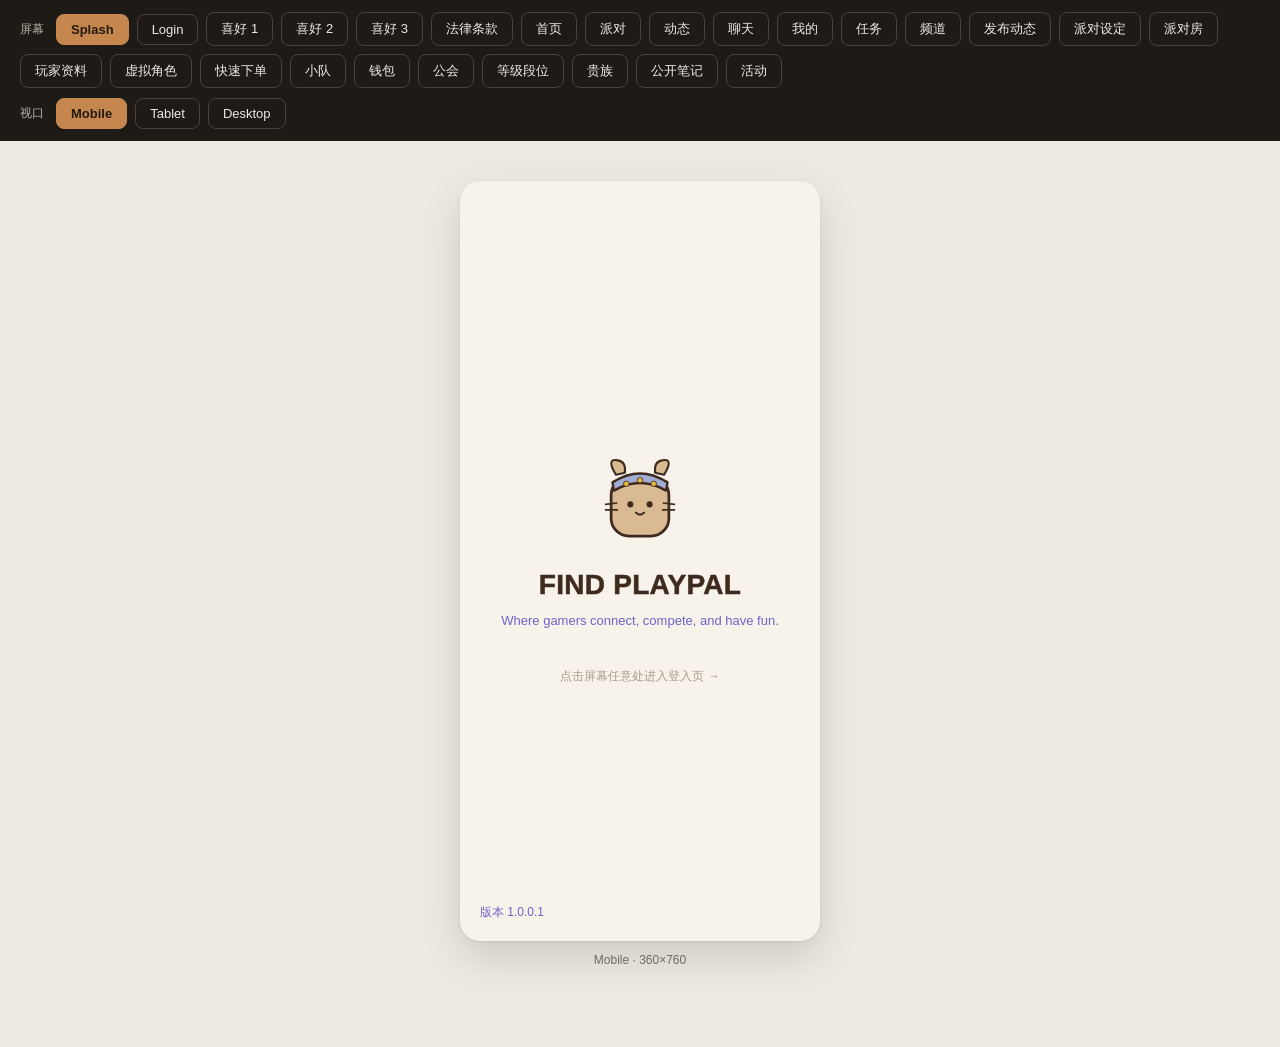
==== prototype/index.html @ cb669831 "Extract prototype CSS into shared stylesheet" ====
<!DOCTYPE html>
<html lang="zh">
<head>
<meta charset="UTF-8" />
<title>FIND PLAYPAL — 可点击原型（Splash / Login）</title>
<link rel="stylesheet" href="assets/css/shared.css">
</head>
<body>

<div class="toolbar">
  <div class="group">
    <span class="label">屏幕</span>
    <button onclick="showScreen('splash')" id="nav-splash">Splash</button>
    <button onclick="showScreen('login')" id="nav-login">Login</button>
    <button onclick="showScreen('pref1')" id="nav-pref1">喜好 1</button>
    <button onclick="showScreen('pref2')" id="nav-pref2">喜好 2</button>
    <button onclick="showScreen('pref3')" id="nav-pref3">喜好 3</button>
    <button onclick="showScreen('legal-list')" id="nav-legal-list">法律条款</button>
    <button onclick="showScreen('home')" id="nav-home">首页</button>
    <button onclick="showScreen('party')" id="nav-party">派对</button>
    <button onclick="showScreen('moments')" id="nav-moments">动态</button>
    <button onclick="showScreen('chat')" id="nav-chat">聊天</button>
    <button onclick="showScreen('profile')" id="nav-profile">我的</button>
    <button onclick="showScreen('tasks')" id="nav-tasks">任务</button>
    <button onclick="openChannel('grab')" id="nav-channel">频道</button>
    <button onclick="openPostMoment()" id="nav-post-moment">发布动态</button>
    <button onclick="openPartySetup()" id="nav-party-setup">派对设定</button>
    <button onclick="openPartyRoom('躺平騷年','趣味互動')" id="nav-party-room">派对房</button>
    <button onclick="openPlayerProfile('🌻米雪🌻')" id="nav-player-profile">玩家资料</button>
    <button onclick="openAvatarScreen()" id="nav-avatar">虚拟角色</button>
    <button onclick="openQuickOrder()" id="nav-quick-order">快速下单</button>
    <button onclick="openSquadList()" id="nav-squad">小队</button>
    <button onclick="openWallet()" id="nav-wallet">钱包</button>
    <button onclick="openGuildList()" id="nav-guild">公会</button>
    <button onclick="openLevelRank('level')" id="nav-level-rank">等级段位</button>
    <button onclick="openNobility()" id="nav-nobility">贵族</button>
    <button onclick="openPublicNote()" id="nav-public-note">公开笔记</button>
    <button onclick="openActivityDetail('home')" id="nav-activity">活动</button>
  </div>
  <div class="group">
    <span class="label">视口</span>
    <button onclick="setDevice('mobile')" id="dev-mobile">Mobile</button>
    <button onclick="setDevice('tablet')" id="dev-tablet">Tablet</button>
    <button onclick="setDevice('desktop')" id="dev-desktop">Desktop</button>
  </div>
</div>

<div class="stage" id="stage" data-device="mobile">
  <div>
    <div class="frame" id="frame">

      <!-- SPLASH -->
      <div class="screen active" id="screen-splash" onclick="showScreen('login')">
        <svg class="splash-mascot" viewBox="0 0 160 160" xmlns="http://www.w3.org/2000/svg">
          <path d="M45 55 Q30 30 48 34 Q60 36 58 52 Z" fill="#D9BA92" stroke="#3E2A1E" stroke-width="3" stroke-linejoin="round"/>
          <path d="M115 55 Q130 30 112 34 Q100 36 102 52 Z" fill="#D9BA92" stroke="#3E2A1E" stroke-width="3" stroke-linejoin="round"/>
          <rect x="38" y="58" width="84" height="86" rx="26" fill="#D9BA92" stroke="#3E2A1E" stroke-width="4"/>
          <path d="M40 66 Q80 40 120 66 L118 78 Q80 56 42 78 Z" fill="#9FACD6" stroke="#3E2A1E" stroke-width="3.5" stroke-linejoin="round"/>
          <g fill="#EDB93B" stroke="#3E2A1E" stroke-width="1.2">
            <circle cx="60" cy="68" r="4"/><circle cx="80" cy="63" r="4"/><circle cx="100" cy="68" r="4"/>
          </g>
          <line x1="30" y1="98" x2="46" y2="96" stroke="#3E2A1E" stroke-width="2.5" stroke-linecap="round"/>
          <line x1="30" y1="106" x2="47" y2="106" stroke="#3E2A1E" stroke-width="2.5" stroke-linecap="round"/>
          <line x1="130" y1="98" x2="114" y2="96" stroke="#3E2A1E" stroke-width="2.5" stroke-linecap="round"/>
          <line x1="130" y1="106" x2="113" y2="106" stroke="#3E2A1E" stroke-width="2.5" stroke-linecap="round"/>
          <circle cx="66" cy="98" r="4.4" fill="#3E2A1E"/>
          <circle cx="94" cy="98" r="4.4" fill="#3E2A1E"/>
          <path d="M74 110 Q80 116 86 110" stroke="#3E2A1E" stroke-width="3" fill="none" stroke-linecap="round"/>
        </svg>
        <div class="wordmark">FIND PLAYPAL</div>
        <div class="tagline-static">Where gamers connect, compete, and have fun.</div>
        <div class="hint">点击屏幕任意处进入登入页 →</div>
        <div class="version-static">版本 1.0.0.1</div>
      </div>

      <!-- LOGIN -->
      <div class="screen" id="screen-login">
        <div class="login-inner">
          <svg class="login-mascot" viewBox="0 0 200 210" xmlns="http://www.w3.org/2000/svg">
            <ellipse cx="100" cy="200" rx="55" ry="7" fill="#000" opacity="0.06"/>
            <path d="M40 90 Q20 60 35 150 Q40 175 60 178 L58 150 Q50 120 55 95 Z" fill="#6B5648" stroke="#2C2118" stroke-width="3.5" stroke-linejoin="round"/>
            <circle cx="72" cy="55" r="15" fill="#2C2118"/>
            <circle cx="128" cy="55" r="15" fill="#2C2118"/>
            <circle cx="72" cy="55" r="7" fill="#6B5648"/>
            <circle cx="128" cy="55" r="7" fill="#6B5648"/>
            <ellipse cx="100" cy="80" rx="42" ry="38" fill="#2C2118"/>
            <ellipse cx="100" cy="90" rx="26" ry="20" fill="#F3E9DC"/>
            <circle cx="88" cy="78" r="5" fill="#2C2118"/>
            <circle cx="112" cy="78" r="5" fill="#2C2118"/>
            <ellipse cx="100" cy="92" rx="5" ry="4" fill="#2C2118"/>
            <path d="M88 98 Q100 108 112 98" stroke="#2C2118" stroke-width="3" fill="none" stroke-linecap="round"/>
            <path d="M65 120 Q100 105 135 120 L145 175 Q100 195 55 175 Z" fill="#2C2118"/>
            <ellipse cx="100" cy="150" rx="34" ry="30" fill="#F3E9DC"/>
            <rect x="72" y="140" width="56" height="34" rx="12" fill="#DCE3F2" stroke="#2C2118" stroke-width="3"/>
            <circle cx="84" cy="157" r="4" fill="#D85A4A"/>
            <circle cx="96" cy="150" r="4" fill="#5DCAA5"/>
            <circle cx="108" cy="150" r="4" fill="#378ADD"/>
            <circle cx="116" cy="157" r="4" fill="#EFB93B"/>
            <rect x="60" y="150" width="14" height="8" rx="4" fill="#2C2118"/>
            <rect x="126" y="150" width="14" height="8" rx="4" fill="#2C2118"/>
            <path d="M55 175 Q45 195 55 205" stroke="#2C2118" stroke-width="10" fill="none" stroke-linecap="round"/>
            <path d="M145 175 Q155 195 145 205" stroke="#2C2118" stroke-width="10" fill="none" stroke-linecap="round"/>
          </svg>
          <div class="wordmark login-wordmark">FIND PLAYPAL</div>
          <div class="login-tagline">Where gamers connect, compete, and have fun.</div>

          <div class="authbtn" onclick="goPlaceholder('Google 登入','点击后将跳转至 Google 授权登入流程（第三方 OAuth 弹窗）。')">
            <span class="ic">
              <svg width="18" height="18" viewBox="0 0 18 18"><path fill="#4285F4" d="M17.64 9.2c0-.64-.06-1.25-.16-1.84H9v3.48h4.84a4.14 4.14 0 01-1.8 2.72v2.26h2.9c1.7-1.57 2.7-3.88 2.7-6.62z"/><path fill="#34A853" d="M9 18c2.43 0 4.47-.8 5.96-2.18l-2.9-2.26c-.8.54-1.84.86-3.06.86-2.35 0-4.34-1.59-5.05-3.72H.98v2.33A9 9 0 009 18z"/><path fill="#FBBC05" d="M3.95 10.7A5.4 5.4 0 013.68 9c0-.59.1-1.16.27-1.7V4.97H.98A9 9 0 000 9c0 1.45.35 2.83.98 4.03l2.97-2.33z"/><path fill="#EA4335" d="M9 3.58c1.32 0 2.5.45 3.44 1.35l2.58-2.58C13.46.9 11.43 0 9 0A9 9 0 00.98 4.97L3.95 7.3C4.66 5.17 6.65 3.58 9 3.58z"/></svg>
            </span>
            Google 登入
          </div>
          <div class="authbtn" onclick="goPlaceholder('Facebook 登入','点击后将跳转至 Facebook 授权登入流程（第三方 OAuth 弹窗）。')">
            <span class="ic">
              <svg width="18" height="18" viewBox="0 0 18 18"><circle cx="9" cy="9" r="9" fill="#1877F2"/><path fill="#fff" d="M11.4 9.4h-1.6v5.4H7.7V9.4H6.5V7.6h1.2V6.4c0-1.2.6-2.3 2.4-2.3h1.6v1.7h-1.1c-.3 0-.6.2-.6.6v1.2h1.7l-.3 1.8z"/></svg>
            </span>
            Facebook 登入
          </div>
          <div class="authbtn dark" onclick="goPlaceholder('电邮登入','这里将是邮箱地址 + 密码输入表单，等对应 Figma 设计稿确认后再补齐。')">
            <span class="ic">
              <svg width="18" height="18" viewBox="0 0 18 18" fill="none"><rect x="1" y="3" width="16" height="12" rx="2" stroke="#fff" stroke-width="1.4"/><path d="M1.5 4l7.5 6 7.5-6" stroke="#fff" stroke-width="1.4"/></svg>
            </span>
            電郵 登入
          </div>
          <div class="authbtn" onclick="goPlaceholder('手机登入','这里将是手机号码 + 验证码（OTP）输入表单，等对应 Figma 设计稿确认后再补齐。')">
            <span class="ic">
              <svg width="18" height="18" viewBox="0 0 18 18" fill="none"><rect x="5" y="1" width="8" height="16" rx="2" stroke="#2C2118" stroke-width="1.4"/><line x1="8" y1="14.3" x2="10" y2="14.3" stroke="#2C2118" stroke-width="1.4"/></svg>
            </span>
            手機 登入
          </div>

          <div class="row-links">
            <a onclick="goPlaceholder('忘记密码','这里将是找回密码流程（输入邮箱/手机 → 验证 → 重设密码），等对应 Figma 设计稿确认后再补齐。')">忘記密碼</a>
            <a onclick="showScreen('pref1')">創建賬戶</a>
          </div>

          <div class="legal">
            登入后即代表您同意 FIND PLAY PAL
            <a onclick="openLegalDoc('tos')">服务条款</a>
            及
            <a onclick="openLegalDoc('privacy')">隐私权保护政策</a>
          </div>
        </div>
      </div>

      <!-- PREFERENCE 1 -->
      <div class="screen pref-screen" id="screen-pref1">
        <div class="pref-header">
          <div class="back-arrow" onclick="showScreen('login')">
            <svg width="18" height="18" viewBox="0 0 18 18" fill="none"><path d="M11 3L5 9l6 6" stroke="#3E2A1E" stroke-width="2" stroke-linecap="round" stroke-linejoin="round"/></svg>
          </div>
          <div class="pref-title">我的喜好</div>
        </div>
        <div class="pref-body">
          <div class="pref-welcome">欢迎 Caleb Ting</div>
          <div class="pref-question">您喜好什么特征的陪玩师呢？</div>
          <div class="pref-sub"><span>*最多可选择 10 个</span><span class="count" id="count-pref1">已选 0/10</span></div>
          <div class="chip-grid" id="chips-pref1"></div>
          <div class="pref-toast" id="toast-pref1">最多只能选择 10 个</div>
        </div>
        <div class="pref-footer">
          <button class="pref-next" onclick="showScreen('pref2')">下一步</button>
        </div>
      </div>

      <!-- PREFERENCE 2 -->
      <div class="screen pref-screen" id="screen-pref2">
        <div class="pref-header">
          <div class="back-arrow" onclick="showScreen('pref1')">
            <svg width="18" height="18" viewBox="0 0 18 18" fill="none"><path d="M11 3L5 9l6 6" stroke="#3E2A1E" stroke-width="2" stroke-linecap="round" stroke-linejoin="round"/></svg>
          </div>
          <div class="pref-title">我的喜好</div>
        </div>
        <div class="pref-body">
          <div class="pref-welcome">欢迎 Caleb Ting</div>
          <div class="pref-question">什么是您希望从平台获得的呢？</div>
          <div class="pref-sub"><span>*最多可选择 3 个</span><span class="count" id="count-pref2">已选 0/3</span></div>
          <div class="chip-grid" id="chips-pref2"></div>
          <div class="pref-toast" id="toast-pref2">最多只能选择 3 个</div>
        </div>
        <div class="pref-footer">
          <button class="pref-next" onclick="showScreen('pref3')">下一步</button>
        </div>
      </div>

      <!-- PREFERENCE 3 -->
      <div class="screen pref-screen" id="screen-pref3">
        <div class="pref-header">
          <div class="back-arrow" onclick="showScreen('pref2')">
            <svg width="18" height="18" viewBox="0 0 18 18" fill="none"><path d="M11 3L5 9l6 6" stroke="#3E2A1E" stroke-width="2" stroke-linecap="round" stroke-linejoin="round"/></svg>
          </div>
          <div class="pref-title">我的喜好</div>
        </div>
        <div class="pref-body">
          <div class="pref-welcome">欢迎 Caleb Ting</div>
          <div class="pref-question">您最感兴趣的游戏是什么呢？</div>
          <div class="pref-sub"><span>*最多可选择 10 个</span><span class="count" id="count-pref3">已选 0/10</span></div>
          <div class="chip-grid" id="chips-pref3"></div>
          <div class="pref-toast" id="toast-pref3">最多只能选择 10 个</div>
        </div>
        <div class="pref-footer">
          <button class="pref-next" onclick="showScreen('home')">完成</button>
        </div>
      </div>

      <!-- LEGAL LIST -->
      <div class="screen pref-screen" id="screen-legal-list">
        <div class="pref-header legal-header">
          <div class="back-arrow" onclick="showScreen('login')">
            <svg width="18" height="18" viewBox="0 0 18 18" fill="none"><path d="M11 3L5 9l6 6" stroke="#3E2A1E" stroke-width="2" stroke-linecap="round" stroke-linejoin="round"/></svg>
          </div>
          <div class="pref-title">法律与政策</div>
        </div>
        <div class="pref-body" id="legal-list-body"></div>
      </div>

      <!-- LEGAL DOC (shared template) -->
      <div class="screen pref-screen" id="screen-legal-doc">
        <div class="pref-header legal-header">
          <div class="back-arrow" onclick="showScreen('legal-list')">
            <svg width="18" height="18" viewBox="0 0 18 18" fill="none"><path d="M11 3L5 9l6 6" stroke="#3E2A1E" stroke-width="2" stroke-linecap="round" stroke-linejoin="round"/></svg>
          </div>
          <div class="pref-title" id="legal-doc-title">Document</div>
        </div>
        <div class="pref-body" id="legal-doc-body"></div>
      </div>

      <!-- HOME -->
      <div class="screen app-screen" id="screen-home">
        <div class="app-topbar">
          <div class="app-tabs"><span class="on" style="color:#E85B4E;border-bottom:2px solid #E85B4E;padding-bottom:10px;">推荐</span><span>活动</span></div>
          <div class="app-icons">
            <span id="ic-search-home"></span>
            <span id="ic-trophy-home"></span>
            <div class="pill-cta" style="background:#3EC9A7;" id="ic-bolt-home" onclick="openQuickOrder()"></div>
          </div>
        </div>
        <div class="app-scroll" id="home-scroll"></div>
        <div style="position:absolute;left:10px;bottom:78px;background:#6C4CF0;color:#fff;font-size:11px;font-weight:700;padding:8px 12px;border-radius:20px;display:flex;align-items:center;gap:4px;z-index:2;">🌐 世界公会</div>
        <div class="bottom-nav" id="home-bottomnav"></div>
      </div>

      <!-- PARTY -->
      <div class="screen app-screen" id="screen-party">
        <div class="app-topbar">
          <div class="app-tabs"><span class="on" style="color:#2EBFB0;border-bottom:2px solid #2EBFB0;padding-bottom:10px;">派對</span><span>特長</span><span>直播</span></div>
          <div class="app-icons">
            <span id="ic-search-party"></span>
            <span id="ic-trophy-party"></span>
            <div class="pill-cta" style="background:#7B5EC7;" id="ic-bolt-party" onclick="openQuickOrder()"></div>
          </div>
        </div>
        <div class="app-scroll" id="party-scroll"></div>
        <div class="bottom-nav" id="party-bottomnav"></div>
      </div>

      <!-- MOMENTS -->
      <div class="screen app-screen" id="screen-moments">
        <div class="app-topbar">
          <div class="app-tabs"><span class="on" style="color:#1B1330;border-bottom:2px solid #E85B8F;padding-bottom:10px;">推薦</span><span>最新</span><span>關注</span></div>
          <div class="app-icons">
            <span id="ic-search-moments"></span>
            <span id="ic-trophy-moments"></span>
            <div class="avatar-round" style="width:30px;height:30px;background:#7B5EC7;color:#fff;cursor:pointer;" id="ic-plus-moments" onclick="openPostMoment()"></div>
          </div>
        </div>
        <div class="app-scroll white" id="moments-scroll"></div>
        <div class="bottom-nav" id="moments-bottomnav"></div>
      </div>

      <!-- CHAT -->
      <div class="screen app-screen" id="screen-chat">
        <div class="app-topbar">
          <div class="app-tabs"><span class="on" style="color:#1B1330;border-bottom:2px solid #7B5EC7;padding-bottom:10px;">聊天</span><span>公會</span><span>小隊</span></div>
          <div class="app-icons"><span id="ic-search-chat"></span></div>
        </div>
        <div class="app-scroll white" id="chat-scroll"></div>
        <div class="bottom-nav" id="chat-bottomnav"></div>
      </div>

      <!-- PROFILE -->
      <div class="screen app-screen" id="screen-profile">
        <div class="app-topbar">
          <div class="app-icons" style="gap:6px;">
            <div style="display:flex;background:#F1EEE9;border-radius:16px;padding:3px;font-size:12px;font-weight:600;">
              <span style="padding:5px 12px;color:#B4AFA6;">在线</span>
              <span style="padding:5px 12px;background:#3B3530;color:#fff;border-radius:14px;">离线</span>
            </div>
          </div>
          <div class="app-icons">
            <span id="ic-crest-profile"></span>
            <span id="ic-gear-profile"></span>
          </div>
        </div>
        <div class="app-scroll" id="profile-scroll"></div>
        <div class="bottom-nav" id="profile-bottomnav"></div>
      </div>

      <!-- TASKS -->
      <div class="screen pref-screen" id="screen-tasks">
        <div class="pref-header">
          <div class="back-arrow" onclick="showScreen('profile')">
            <svg width="18" height="18" viewBox="0 0 18 18" fill="none"><path d="M11 3L5 9l6 6" stroke="#3E2A1E" stroke-width="2" stroke-linecap="round" stroke-linejoin="round"/></svg>
          </div>
          <div class="pref-title">任务</div>
        </div>
        <div class="task-tabs">
          <span class="ttab" id="ttab-daily" onclick="setTaskTab('daily')">每日任务</span>
          <span class="ttab" id="ttab-achv" onclick="setTaskTab('achv')">成就任务</span>
        </div>

        <div class="task-panel" id="panel-daily">
          <div class="daily-bar-wrap">
            <div class="daily-bar-top"><span>今日活跃值：<b id="active-val">15</b>/200</span><span>刷新 21:31</span></div>
            <div class="daily-track" id="daily-track">
              <div class="daily-fill" id="daily-fill"></div>
              <div class="daily-knob" id="daily-knob"></div>
            </div>
          </div>
          <div class="task-list" id="daily-list"></div>
        </div>

        <div class="task-panel" id="panel-achv">
          <div class="task-sub">已达成成就任务：<b id="achv-count">1</b></div>
          <div class="task-list" id="achv-list"></div>
        </div>
      </div>

      <!-- CHAT CHANNEL (shared template) -->
      <div class="screen pref-screen" id="screen-channel">
        <div class="pref-header">
          <div class="back-arrow" onclick="showScreen('chat')">
            <svg width="18" height="18" viewBox="0 0 18 18" fill="none"><path d="M11 3L5 9l6 6" stroke="#3E2A1E" stroke-width="2" stroke-linecap="round" stroke-linejoin="round"/></svg>
          </div>
          <div class="pref-title" style="display:flex;align-items:center;gap:6px;justify-content:center;">
            <span id="channel-title-text">频道</span>
            <span id="channel-badge" style="background:#E8544A;color:#fff;font-size:10px;padding:2px 7px;border-radius:10px;font-weight:700;">官方</span>
          </div>
        </div>
        <div class="pref-body" id="channel-body" style="padding-top:20px;"></div>
      </div>

      <!-- POST MOMENT -->
      <div class="screen pref-screen" id="screen-post-moment">
        <div class="post-header">
          <div class="back-arrow" onclick="tryLeavePost()">
            <svg width="18" height="18" viewBox="0 0 18 18" fill="none"><path d="M11 3L5 9l6 6" stroke="#3E2A1E" stroke-width="2" stroke-linecap="round" stroke-linejoin="round"/></svg>
          </div>
          <div class="pt-title">發布動態</div>
          <div class="post-submit-btn" onclick="submitPost()">發布</div>
        </div>
        <div class="pref-body" style="padding-top:20px;position:relative;">
          <textarea class="post-textarea" id="post-text" placeholder="此時此刻，想跟大家分享什麼" maxlength="1000" oninput="updatePostCounter()"></textarea>
          <div class="post-counter" id="post-counter">0/1000</div>
          <div class="photo-row" id="photo-row"></div>
          <div class="post-sec">
            <div class="psi">📁</div>
            <div><div class="pst">設置親密權限</div><div class="psd">提醒您：一旦設置親密權限，此動態僅限於符合權限的用戶查看。</div></div>
          </div>
          <div class="post-sec">
            <div class="psi">🎮</div>
            <div><div class="pst">設置相關推廣特技</div><div class="psd">提醒您：我們禁止任何有關仇恨、槍械、色情等內容，詳細詳情請詳閱《使用者條款》，並且我們將審核您的內容，這可能需要2-4小時。</div></div>
          </div>
        </div>
        <div class="pm-modal-backdrop" id="pm-modal" style="display:none;">
          <div class="pm-modal-card">
            <h4>是否儲存此次編輯</h4>
            <button class="pm-btn-outline" onclick="discardPost()">放棄編輯</button>
            <button class="pm-btn-fill" onclick="savePostDraft()">儲存</button>
          </div>
        </div>
      </div>

      <!-- PHOTO PICKER -->
      <div class="screen pref-screen" id="screen-photo-picker">
        <div class="pref-header">
          <div class="back-arrow" onclick="backFromPicker()">
            <svg width="18" height="18" viewBox="0 0 18 18" fill="none"><path d="M11 3L5 9l6 6" stroke="#3E2A1E" stroke-width="2" stroke-linecap="round" stroke-linejoin="round"/></svg>
          </div>
          <div class="pref-title">最新</div>
        </div>
        <div class="pref-body" style="padding-top:16px;">
          <div style="font-size:12px;color:#8A8477;margin-bottom:10px;">最新文件</div>
          <div class="pp-grid" id="pp-grid"></div>
        </div>
      </div>

      <!-- PARTY SETUP -->
      <div class="screen pref-screen" id="screen-party-setup">
        <div class="pref-header">
          <div class="back-arrow" onclick="showScreen('profile')">
            <svg width="18" height="18" viewBox="0 0 18 18" fill="none"><path d="M11 3L5 9l6 6" stroke="#3E2A1E" stroke-width="2" stroke-linecap="round" stroke-linejoin="round"/></svg>
          </div>
          <div class="pref-title">派對設定</div>
        </div>
        <div class="ps-body" id="ps-body" style="position:relative;"></div>
      </div>

      <!-- TAG PICKER (theme / language) -->
      <div class="screen pref-screen" id="screen-tag-picker">
        <div class="pref-header">
          <div class="back-arrow" onclick="showScreen('party-setup')">
            <svg width="18" height="18" viewBox="0 0 18 18" fill="none"><path d="M11 3L5 9l6 6" stroke="#3E2A1E" stroke-width="2" stroke-linecap="round" stroke-linejoin="round"/></svg>
          </div>
          <div class="pref-title" id="tag-picker-title">主題類型</div>
        </div>
        <div class="pref-body">
          <div style="font-size:13px;color:#8A8477;margin-bottom:16px;" id="tag-picker-sub">請選擇一個類型</div>
          <div class="tag-flow" id="tag-picker-list"></div>
        </div>
      </div>

      <!-- FUN SETTINGS -->
      <div class="screen pref-screen" id="screen-fun-settings">
        <div class="pref-header">
          <div class="back-arrow" onclick="closeFunSettings()">
            <svg width="18" height="18" viewBox="0 0 18 18" fill="none"><path d="M11 3L5 9l6 6" stroke="#3E2A1E" stroke-width="2" stroke-linecap="round" stroke-linejoin="round"/></svg>
          </div>
          <div class="pref-title">趣味設定</div>
        </div>
        <div class="ps-body" id="fun-settings-body"></div>
      </div>

      <!-- PARTY ROOM -->
      <div class="screen pr-screen" id="screen-party-room">
        <div class="pr-host">
          <div class="pr-host-top">
            <div class="avatar-round" style="width:52px;height:52px;background:#3A3350;font-size:22px;" id="pr-avatar">🐼</div>
            <div style="flex:1;">
              <div style="display:flex;align-items:center;gap:8px;">
                <span style="color:#fff;font-weight:800;font-size:15px;" id="pr-title">躺平騷年</span>
                <span style="background:rgba(255,255,255,.15);color:#F2C879;font-size:11px;padding:3px 8px;border-radius:6px;">⏳ 24:00</span>
              </div>
              <div style="display:flex;gap:6px;margin-top:6px;align-items:center;">
                <span style="background:#2EBFB0;color:#fff;font-size:10px;padding:2px 7px;border-radius:4px;" id="pr-theme-tag">趣味互動</span>
                <span style="font-size:11px;color:#D8D2E8;">🌐 MSA</span>
              </div>
            </div>
            <div style="display:flex;gap:12px;color:#fff;font-size:16px;">
              <span style="cursor:pointer;" onclick="openPRPublish()">⚙️</span><span style="cursor:pointer;" onclick="openPRMenu()">⋯</span>
            </div>
          </div>
          <div class="pr-host-sub">
            <div class="avatar-round" style="width:22px;height:22px;background:#F3D9A0;font-size:11px;">👩</div>
            <span style="color:#EDE9F7;font-size:12px;">Angela Baby❤️</span>
            <span style="margin-left:auto;background:#E8544A;color:#fff;font-size:11px;padding:4px 12px;border-radius:12px;">關注</span>
            <span style="color:#D8D2E8;cursor:pointer;font-size:14px;" onclick="leavePartyRoom()">⤡</span>
          </div>
        </div>
        <div class="pr-body" id="pr-body"></div>
        <div class="pr-bottom">
          <div class="pr-input">說點什麼吧⋯⋯</div>
          <span style="font-size:18px;cursor:pointer;" onclick="openPublicNote()">📝</span>
          <span style="font-size:18px;">🎁</span>
          <span style="font-size:18px;">💎</span>
          <span style="font-size:18px;">💬</span>
          <span style="font-size:18px;">🔊</span>
        </div>

        <!-- kebab menu sheet -->
        <div class="pr-sheet-backdrop" id="pr-menu-sheet" onclick="if(event.target===this)closePRMenu();">
          <div class="pr-sheet">
            <div class="pr-menu-row" onclick="closePRMenu();openPRMembers('members')">派對成員</div>
            <div class="pr-menu-row" onclick="closePRMenu();goPlaceholder('檢舉派對','這裡會是檢舉派對的表單，等對應設計稿確認後再補齊。')">檢舉派對</div>
            <div class="pr-menu-row danger" onclick="closePRMenu();goPlaceholder('封鎖','這裡會是封鎖此派對房的確認流程，等對應設計稿確認後再補齊。')">封鎖</div>
          </div>
        </div>

        <!-- members sheet -->
        <div class="pr-sheet-backdrop" id="pr-members-sheet" onclick="if(event.target===this)closePRMembers();">
          <div class="pr-sheet">
            <div class="pr-member-tabs">
              <div class="pr-member-tab" id="pr-mtab-members" onclick="setPRMemberTab('members')">派對成員</div>
              <div class="pr-member-tab" id="pr-mtab-admin" onclick="setPRMemberTab('admin')">管理員</div>
            </div>
            <div id="pr-member-list"></div>
          </div>
        </div>

        <!-- publish order sheet -->
        <div class="pr-sheet-backdrop" id="pr-publish-sheet" onclick="if(event.target===this)closePRPublish();">
          <div class="pr-sheet">
            <div style="text-align:center;font-size:14px;font-weight:700;color:#1B1330;padding:18px 0 6px;">發布派對房派單通知</div>
            <div class="qo-field">特技項目</div>
            <div class="qo-field">等級</div>
            <div class="qo-row2"><div class="qo-field">性別</div><div class="qo-field">價格</div></div>
            <div class="qo-stepper-row"><span class="lbl">數量</span><div class="stepper">
              <div class="step-btn">⌄</div><div class="step-btn" onclick="adjustPrQty(-1)">–</div>
              <span id="pr-qo-qty" style="min-width:20px;text-align:center;font-weight:700;color:#1B1330;">1</span>
              <div class="step-btn" onclick="adjustPrQty(1)">+</div><div class="step-btn">⌃</div>
            </div></div>
            <div class="qo-row2"><div class="qo-field">折價券</div><div class="qo-field">總價</div></div>
            <div class="qo-remarks"><textarea id="pr-qo-remarks" maxlength="100" placeholder="備註：最多100字元" oninput="updatePrRemarks()"></textarea><div class="cnt" id="pr-qo-remarks-count">0/100</div></div>
            <div class="qo-submit-wrap" style="padding-top:10px;"><button class="qo-submit" onclick="closePRPublish()">發布</button></div>
          </div>
        </div>
      </div>

      <!-- PLAYER PROFILE -->
      <div class="screen pref-screen" id="screen-player-profile">
        <div class="pp-header2">
          <div class="back-arrow" onclick="showScreen(playerProfileOrigin)" style="position:static;">
            <svg width="18" height="18" viewBox="0 0 18 18" fill="none"><path d="M11 3L5 9l6 6" stroke="#3E2A1E" stroke-width="2" stroke-linecap="round" stroke-linejoin="round"/></svg>
          </div>
          <div class="name" id="pp-name">🌻米雪🌻</div>
          <div class="pp-follow-btn" id="pp-follow-btn" onclick="togglePPFollow()">關注</div>
          <div class="pp-more-btn" onclick="togglePPMenu()">⋯</div>
          <div class="pp-menu" id="pp-menu">
            <div class="mi" onclick="openAlbum('other')">查看相簿</div>
            <div class="mi danger" onclick="togglePPBlock()" id="pp-block-mi">封鎖此用戶</div>
            <div class="mi" onclick="togglePPMenu();goPlaceholder('檢舉','這裡會是檢舉表單，等對應設計稿確認後再補齊。')">檢舉</div>
          </div>
        </div>
        <div class="pp-scroll">
          <div class="pp-hearts" id="pp-hearts"></div>
          <div id="pp-banner-slot"></div>
          <div class="pp-carousel">
            <div class="tag">语音<br>聊天</div>
            <div class="info"><div class="t">王者榮耀</div><div class="p">💎 50/半小時</div></div>
            <div class="pp-order-btn" onclick="openConfirmOrder('王者榮耀','50/半小時')">下單</div>
            <div class="pp-dots"><span class="on"></span><span></span><span></span><span></span><span></span></div>
          </div>
          <div class="pp-expand-row" id="pp-expand-icon" onclick="togglePPExpand()">︿</div>
          <div class="pp-more-row" onclick="openSpecialtyList()">更多特長 ›</div>
          <div class="pp-order-toggle" onclick="togglePPOrder()">訂單 <span id="pp-order-chevron">⌄</span></div>
          <div id="pp-order-slot"></div>
        </div>
      </div>

      <!-- SPECIALTY LIST -->
      <div class="screen pref-screen" id="screen-specialty-list">
        <div class="pref-header">
          <div class="back-arrow" onclick="showScreen('player-profile')">
            <svg width="18" height="18" viewBox="0 0 18 18" fill="none"><path d="M11 3L5 9l6 6" stroke="#3E2A1E" stroke-width="2" stroke-linecap="round" stroke-linejoin="round"/></svg>
          </div>
          <div class="pref-title">特長</div>
        </div>
        <div class="pref-body" style="padding:0;" id="specialty-list-body"></div>
      </div>

      <!-- CONFIRM ORDER -->
      <div class="screen pref-screen" id="screen-confirm-order">
        <div class="pref-header">
          <div class="back-arrow" onclick="showScreen('player-profile')">
            <svg width="18" height="18" viewBox="0 0 18 18" fill="none"><path d="M11 3L5 9l6 6" stroke="#3E2A1E" stroke-width="2" stroke-linecap="round" stroke-linejoin="round"/></svg>
          </div>
          <div class="pref-title">確認訂單</div>
        </div>
        <div class="pref-body" id="confirm-order-body"></div>
      </div>

      <!-- ALBUM -->
      <div class="screen pref-screen" id="screen-album">
        <div class="pref-header">
          <div class="back-arrow" onclick="closeAlbum()">
            <svg width="18" height="18" viewBox="0 0 18 18" fill="none"><path d="M11 3L5 9l6 6" stroke="#3E2A1E" stroke-width="2" stroke-linecap="round" stroke-linejoin="round"/></svg>
          </div>
          <div class="pref-title" id="album-title">相簿</div>
          <div style="font-size:16px;color:#B4AFA6;">❓</div>
        </div>
        <div id="album-hearts-slot"></div>
        <div class="album-grid" id="album-grid"></div>
        <div class="album-note">*親密度可透過下訂單、送禮和互動等提升！</div>
      </div>

      <!-- AVATAR / VIRTUAL CHARACTER -->
      <div class="screen pref-screen" id="screen-avatar">
        <div class="pref-header">
          <div class="back-arrow" onclick="showScreen('profile')">
            <svg width="18" height="18" viewBox="0 0 18 18" fill="none"><path d="M11 3L5 9l6 6" stroke="#3E2A1E" stroke-width="2" stroke-linecap="round" stroke-linejoin="round"/></svg>
          </div>
          <div class="pref-title">Caleb Ting</div>
        </div>
        <div class="av-tabs">
          <div class="av-tab" id="av-tab-status" onclick="setAvatarTab('status')">狀態</div>
          <div class="av-tab" id="av-tab-job" onclick="setAvatarTab('job')">職業</div>
          <div class="av-tab" id="av-tab-equip" onclick="setAvatarTab('equip')">裝備</div>
          <div class="av-tab" id="av-tab-skill" onclick="setAvatarTab('skill')">技能</div>
        </div>

        <div class="av-panel" id="av-panel-status">
          <div style="text-align:right;padding:8px 20px 0;">
            <span class="ps-link" style="font-size:12px;" onclick="goPlaceholder('狀態歷史','這裡會是過往狀態變化紀錄，等對應設計稿確認後再補齊。')">狀態歷史</span>
          </div>
          <div class="av-avatar-circle" style="margin:14px auto;">🧝</div>
          <div class="st-cols"><span>正面狀態</span><span>心情</span><span>負面狀態</span></div>
          <div class="st-badges">
            <span class="st-badge" style="background:#7B5EC7;">凍結</span>
            <span class="st-badge" style="background:#E8544A;">燃燒</span>
            <span class="st-badge" style="background:#F2A65A;">麻痺</span>
          </div>
          <div style="text-align:center;font-weight:800;font-size:15px;color:#1B1330;margin-bottom:12px;">對自己使用技能</div>
          <div class="av-subtabs" id="status-subtabs"></div>
          <div id="status-skill-list"></div>
          <div class="st-bottom-bar"></div>
        </div>
        <div class="av-panel" id="av-panel-job">
          <div class="job-avatar-row">
            <div class="job-avatar-circle">🚶</div>
            <div style="flex:1;" id="job-detail-stack"></div>
          </div>
          <div class="av-subtabs" id="job-subtabs"></div>
          <div class="job-grid" id="job-grid"></div>
        </div>

        <div class="av-panel" id="av-panel-equip">
          <div class="av-equip-row">
            <div class="av-slot-col" id="equip-slots-left"></div>
            <div class="av-avatar-circle">🧝</div>
            <div class="av-slot-col" id="equip-slots-right"></div>
          </div>
          <div class="av-intro"><span class="tab-lbl">介紹</span><div class="txt" id="equip-intro-text">裝備詳細介紹</div></div>
          <div class="av-subtabs" id="equip-subtabs"></div>
          <div class="av-item-grid" id="equip-item-grid"></div>
        </div>

        <div class="av-panel" id="av-panel-skill">
          <div class="av-skill-preview">🧍‍♂️🔥🧍</div>
          <div class="av-skill-pills"><div class="av-skill-pill"><span class="dot"></span>光之盾</div></div>
          <div class="av-skill-detail">
            <div><b>等級</b> <span class="lv">下級</span></div>
            <div><b>對象</b> 目標的角色</div>
            <div><b>類型</b> 直接攻擊</div>
            <div><b>效果</b> 對目標角色使用「金手指」的攻擊特效，並留意謝禮</div>
            <div><b>消耗</b> 6馬納</div>
            <div><b>限制</b> 必須附帶禮物</div>
          </div>
          <div class="av-subtabs" id="skill-subtabs"></div>
          <div class="skill-item-grid" id="skill-item-grid"></div>
        </div>
      </div>

      <!-- QUICK ORDER -->
      <div class="screen pref-screen" id="screen-quick-order">
        <div class="pref-header">
          <div class="back-arrow" onclick="showScreen(quickOrderOrigin)">
            <svg width="18" height="18" viewBox="0 0 18 18" fill="none"><path d="M11 3L5 9l6 6" stroke="#3E2A1E" stroke-width="2" stroke-linecap="round" stroke-linejoin="round"/></svg>
          </div>
          <div class="pref-title">快速下單</div>
        </div>
        <div class="pref-body" style="padding:0;">
          <div class="qo-sub" style="margin-top:16px;">想找什么样类型的陪玩师呢</div>
          <div class="qo-field">特技項目</div>
          <div class="qo-field">等級</div>
          <div class="qo-row2"><div class="qo-field">性別</div><div class="qo-field">價格</div></div>
          <div class="qo-stepper-row"><span class="lbl">數量</span><div class="stepper">
            <div class="step-btn" onclick="">⌄</div><div class="step-btn" onclick="adjustQoQty(-1)">–</div>
            <span id="qo-qty" style="min-width:20px;text-align:center;font-weight:700;color:#1B1330;">1</span>
            <div class="step-btn" onclick="adjustQoQty(1)">+</div><div class="step-btn" onclick="">⌃</div>
          </div></div>
          <div class="qo-row2"><div class="qo-field">折價券</div><div class="qo-field">總價</div></div>
          <div class="qo-remarks"><textarea id="qo-remarks" maxlength="50" placeholder="備註" oninput="updateQoRemarks()"></textarea><div class="cnt" id="qo-remarks-count">0/50</div></div>
          <div class="qo-note">使用快速下单，钱包余额需有 <b>100钻</b> 以上</div>
          <div class="qo-submit-wrap"><button class="qo-submit" onclick="submitQuickOrder()">發布</button></div>

          <div class="qo-divider"></div>
          <div class="qo-section-title">進行中的派單</div>
          <div id="qo-active-list"></div>

          <div class="qo-divider"></div>
          <div class="qo-section-title">歷史派單</div>
          <div id="qo-history-list" style="padding-bottom:20px;"></div>
        </div>
      </div>

      <!-- SQUAD LIST -->
      <div class="screen pref-screen" id="screen-squad-list">
        <div class="pref-header">
          <div class="back-arrow" onclick="showScreen('profile')">
            <svg width="18" height="18" viewBox="0 0 18 18" fill="none"><path d="M11 3L5 9l6 6" stroke="#3E2A1E" stroke-width="2" stroke-linecap="round" stroke-linejoin="round"/></svg>
          </div>
          <div class="pref-title">小隊</div>
        </div>
        <div class="pref-body" style="padding:0;position:relative;padding-bottom:80px;">
          <div id="sq-my-card-slot"></div>
          <div class="sq-section-title">其他小隊<span style="font-size:16px;color:#8A8477;cursor:pointer;" onclick="goPlaceholder('搜尋小隊','這裡會是小隊搜尋頁，等對應設計稿確認後再補齊。')">🔍</span></div>
          <div id="sq-other-list"></div>
          <div class="sq-sticky-footer" style="justify-content:flex-end;">
            <div class="sq-fab-row">
              <div class="sq-fab" onclick="goPlaceholder('小隊聊天','這裡會是小隊群組聊天視窗，等對應設計稿確認後再補齊。')">💬</div>
              <div class="sq-fab" onclick="goPlaceholder('切換小隊','這裡會是切換/建立小隊的功能，等對應設計稿確認後再補齊。')">👥</div>
            </div>
          </div>
        </div>
      </div>

      <!-- SQUAD DETAIL -->
      <div class="screen pref-screen" id="screen-squad-detail">
        <div class="pref-header">
          <div class="back-arrow" onclick="showScreen('squad-list')">
            <svg width="18" height="18" viewBox="0 0 18 18" fill="none"><path d="M11 3L5 9l6 6" stroke="#3E2A1E" stroke-width="2" stroke-linecap="round" stroke-linejoin="round"/></svg>
          </div>
          <div class="pref-title">小隊</div>
          <div style="font-size:18px;color:#1B1330;cursor:pointer;" onclick="goPlaceholder('小隊設定','這裡會是小隊管理／退出小隊等選單，等對應設計稿確認後再補齊。')">⋮</div>
        </div>
        <div class="pref-body" style="padding:16px 0 90px;position:relative;">
          <div id="sq-detail-card-slot"></div>
          <div class="sq-points-top" id="sq-points-top"></div>
          <div class="daily-track" id="sq-track" style="margin:0 40px 26px;"></div>
          <div class="sq-task-card" id="sq-task-card"></div>
          <div class="sq-contrib-head"><span></span><span>每日貢獻</span></div>
          <div id="sq-contrib-list"></div>
          <div class="sq-sticky-footer">
            <button class="sq-claim-btn" onclick="claimSquadReward()"><span style="font-size:16px;">🧰</span><span id="sq-claim-label">一鍵領取</span></button>
            <div class="sq-fab-row">
              <div class="sq-fab" onclick="goPlaceholder('小隊聊天','這裡會是小隊群組聊天視窗，等對應設計稿確認後再補齊。')">💬</div>
              <div class="sq-fab" onclick="goPlaceholder('搜尋成員','這裡會是小隊成員搜尋頁，等對應設計稿確認後再補齊。')">🔍</div>
            </div>
          </div>
        </div>
      </div>

      <!-- WALLET -->
      <div class="screen pref-screen" id="screen-wallet">
        <div class="pref-header">
          <div class="back-arrow" onclick="showScreen('profile')">
            <svg width="18" height="18" viewBox="0 0 18 18" fill="none"><path d="M11 3L5 9l6 6" stroke="#3E2A1E" stroke-width="2" stroke-linecap="round" stroke-linejoin="round"/></svg>
          </div>
          <div class="pref-title" style="flex:1;text-align:center;">藍鑽</div>
          <span class="ps-link" style="font-size:12.5px;" onclick="goPlaceholder('明細','這裡會是藍鑽收支明細列表，等對應設計稿確認後再補齊。')">明細</span>
        </div>
        <div class="pref-body" style="padding:0;position:relative;">
          <div class="wl-balance-row"><span style="font-size:18px;">💎</span><span class="lbl">余额</span><span class="val" id="wl-balance">321,123</span></div>
          <div class="wl-gift-row"><span class="lbl">代儲</span><input class="wl-gift-input" id="wl-gift-input" placeholder="請輸入代儲賬號" oninput="clearGiftError()"><div class="wl-gift-btn" onclick="submitGift()">代儲</div></div>
          <div class="wl-gift-err" id="wl-gift-err"></div>

          <div class="wl-section-title">支付方式</div>
          <div class="wl-pay-grid" id="wl-pay-grid"></div>

          <div class="wl-section-title">儲值金額</div>
          <div class="wl-pkg-grid" id="wl-pkg-grid"></div>

          <div class="wl-due-row"><span>應付金額</span><span class="v" id="wl-due">USD 1.99</span></div>
          <div class="wl-due-row" style="padding-top:0;"><span>發票資訊</span><span class="v">dktingcaleb@gmail.com</span></div>
          <div class="wl-fine">1. 儲值後藍鑽將立即存入您的帳戶，一經購買概不退款。<br>2. 若對本次儲值有任何疑問，請聯繫客服中心。</div>

          <div class="wl-modal-backdrop" id="wl-modal">
            <div class="wl-modal-card">
              <h4>提示</h4>
              <p id="wl-modal-text">該用戶不存在！</p>
              <button class="wl-modal-btn" onclick="closeWalletModal()">確定</button>
            </div>
          </div>
        </div>
      </div>

      <!-- GUILD -->
      <div class="screen pref-screen" id="screen-guild-list">
        <div class="pref-header">
          <div class="back-arrow" onclick="showScreen('profile')">
            <svg width="18" height="18" viewBox="0 0 18 18" fill="none"><path d="M11 3L5 9l6 6" stroke="#3E2A1E" stroke-width="2" stroke-linecap="round" stroke-linejoin="round"/></svg>
          </div>
          <div class="pref-title">公會</div>
        </div>
        <div class="pref-body" style="padding:0 0 20px;">
          <div id="gd-top-slot"></div>
          <div class="gd-section-title">其他公會<span style="font-size:16px;color:#8A8477;cursor:pointer;" onclick="goPlaceholder('搜尋公會','這裡會是公會搜尋頁，等對應設計稿確認後再補齊。')">🔍</span></div>
          <div id="gd-other-list"></div>
        </div>
      </div>

      <!-- LEVEL / RANK -->
      <div class="screen pref-screen" id="screen-level-rank">
        <div class="pref-header">
          <div class="back-arrow" onclick="showScreen('profile')">
            <svg width="18" height="18" viewBox="0 0 18 18" fill="none"><path d="M11 3L5 9l6 6" stroke="#3E2A1E" stroke-width="2" stroke-linecap="round" stroke-linejoin="round"/></svg>
          </div>
          <div class="pref-title">等級、段位與貴族</div>
        </div>
        <div class="lr-tabs">
          <div class="lr-tab" id="lr-tab-level" onclick="setLevelRankTab('level')">等級</div>
          <div class="lr-tab" id="lr-tab-rank" onclick="setLevelRankTab('rank')">段位</div>
        </div>
        <div class="lr-sub" id="lr-sub-text"></div>
        <div class="lr-progress-card" id="lr-progress-card"></div>
        <div class="lr-grid" id="lr-grid"></div>
      </div>

      <!-- NOBILITY -->
      <div class="screen pref-screen" id="screen-nobility">
        <div class="pref-header">
          <div class="back-arrow" onclick="showScreen('profile')">
            <svg width="18" height="18" viewBox="0 0 18 18" fill="none"><path d="M11 3L5 9l6 6" stroke="#3E2A1E" stroke-width="2" stroke-linecap="round" stroke-linejoin="round"/></svg>
          </div>
          <div class="pref-title" style="flex:1;">貴族</div>
          <span class="ps-link" style="font-size:12px;" onclick="goPlaceholder('規則說明','這裡會是貴族等級規則的詳細說明頁，等對應設計稿確認後再補齊。')">規則說明</span>
        </div>
        <div class="nb-tier-tabs" id="nb-tier-tabs"></div>
        <div class="nb-preview"></div>
        <div class="nb-subtabs" id="nb-subtabs"></div>
        <div class="nb-status-pill" id="nb-status-pill">尚未獲得</div>
        <div class="nb-divider-text" id="nb-priv-count">— 拥有特权 4/17 —</div>
        <div class="nb-priv-grid" id="nb-priv-grid"></div>
        <div class="nb-bottom">
          <div class="nb-bottom-top"><span id="nb-recharge-text">升級為騎士需要儲值 1,000.00</span><button class="nb-become-btn" onclick="goPlaceholder('成為貴族','這裡會是儲值／付款流程，等對應設計稿確認後再補齊。')">成為貴族</button></div>
          <div class="nb-bottom-track"><div class="nb-bottom-fill" id="nb-bottom-fill" style="width:0%;"></div></div>
          <div class="nb-bottom-val" id="nb-bottom-val">0.00/1,000.00</div>
        </div>
      </div>

      <!-- PUBLIC NOTE -->
      <div class="screen pref-screen" id="screen-public-note">
        <div class="pref-header">
          <div class="back-arrow" onclick="showScreen('party-room')">
            <svg width="18" height="18" viewBox="0 0 18 18" fill="none"><path d="M11 3L5 9l6 6" stroke="#3E2A1E" stroke-width="2" stroke-linecap="round" stroke-linejoin="round"/></svg>
          </div>
          <div class="pref-title">公開筆記</div>
        </div>
        <div class="pref-body" style="padding:0;position:relative;">
          <div class="pn-textarea-box"><textarea id="pn-text" maxlength="10000" oninput="updatePnCounter()"></textarea><div class="cnt" id="pn-count">0/10000</div></div>
          <div id="pn-photo-slot"></div>
          <button class="pn-save-btn" id="pn-save-btn" onclick="savePublicNote()">儲存</button>
        </div>
      </div>

      <!-- ACTIVITY -->
      <div class="screen pref-screen" id="screen-activity">
        <div class="pref-header">
          <div class="back-arrow" onclick="showScreen(activityOrigin)">
            <svg width="18" height="18" viewBox="0 0 18 18" fill="none"><path d="M11 3L5 9l6 6" stroke="#3E2A1E" stroke-width="2" stroke-linecap="round" stroke-linejoin="round"/></svg>
          </div>
          <div class="pref-title" style="padding:0 36px;">送禮訂單領限定裝扮</div>
        </div>
        <div class="pref-body" style="padding:0;">
          <div class="ac-hero"><div class="ac-hero-circle"><span class="emoji">🌻</span><span class="ttl">夏日風情</span></div></div>
          <div class="ac-body-wrap">
            <div class="ac-toggle-grid">
              <div class="ac-toggle-btn on">夏日風情</div><div class="ac-toggle-btn" onclick="goPlaceholder('活動說明','已在下方展示活動說明內容。')">活動說明</div>
              <div class="ac-toggle-btn on">主播榜</div><div class="ac-toggle-btn" onclick="goPlaceholder('粉絲榜','這裡會是粉絲榜單，等對應設計稿確認後再補齊。')">粉絲榜</div>
            </div>
            <div class="ac-section-pill">活動時間</div>
            <div class="ac-time-card">2023.06.01 12:00:00 - 06.07 23:59:00<br><b id="ac-countdown">距離本階段活動結束<br>還有 02天 11小時 01分 05秒</b></div>
            <div class="ac-section-pill">活動說明</div>
            <div class="ac-desc-card">
              活動期間收到指定禮物，即可獲得與禮物價值相同的活動積分；詳細指定禮物請至活動說明頁查看；若排行榜上積分相同時，取優先達標者在前。<br><br>
              該排行榜 TOP 1-5 主播將依據排名獲得對應現金獎勵；主播達成對應積分可獲得對應裝扮獎勵，詳細內容請參考活動頁。<br><br>
              經官方認定有不正當交易之嫌，官方有權清理違規資料以及帳號。
            </div>
            <div class="ac-section-pill">排行榜</div>
            <div id="ac-rank-list"></div>
          </div>
        </div>
      </div>

      <!-- PLACEHOLDER -->
      <div class="screen" id="screen-placeholder">
        <div class="ph-icon">→</div>
        <h3 id="ph-title">占位页面</h3>
        <p id="ph-desc">说明文字</p>
        <button class="back-btn" onclick="showScreen('login')">← 返回登入页</button>
      </div>

    </div>
    <div class="frame-label" id="frame-label">Mobile · 360×760</div>
  </div>
</div>

<script>
  function showScreen(id){
    document.querySelectorAll('.screen').forEach(s=>s.classList.remove('active'));
    document.getElementById('screen-'+id).classList.add('active');
    document.querySelectorAll('#nav-splash,#nav-login,#nav-pref1,#nav-pref2,#nav-pref3,#nav-legal-list,#nav-home,#nav-party,#nav-moments,#nav-chat,#nav-profile,#nav-tasks,#nav-channel,#nav-post-moment,#nav-party-setup,#nav-party-room,#nav-player-profile,#nav-avatar,#nav-quick-order,#nav-squad,#nav-wallet,#nav-guild,#nav-level-rank,#nav-nobility,#nav-public-note,#nav-activity').forEach(b=>b.classList.remove('active'));
    var navBtn = document.getElementById('nav-'+id);
    if(navBtn) navBtn.classList.add('active');
  }

  var PREF_DATA = {
    pref1: {max:10, items:["御姐","大叔","奶萌小哥","马来西亚","中文","英文","大姨妈","堡xxxx","xxx","xxxx","xxxx","xxxx","xxx","xxxx","xxxx"]},
    pref2: {max:3, items:["交新朋友","打发时间","找游戏玩家","赚钱","娱乐","心灵成长","第二空间","尝鲜","新体验","寻找另一半","曝光率","xxx","xxxxx","xxxx","xxxx"]},
    pref3: {max:10, items:["绝地求生","和平精英","我要活下去","香肠派对","APEX","永劫无间","吸血鬼之避世一血猎","堡垒之夜","使命召唤","特战英豪","反恐精英2","斗阵特攻2","最终决战","劫薪日3","求生之路2","喋血复仇","第五人格","黎明杀机","逃生实验","恐鬼症","致命公司"]}
  };
  var prefSelected = {pref1:new Set(), pref2:new Set(), pref3:new Set()};

  function renderChips(key){
    var cfg = PREF_DATA[key];
    var grid = document.getElementById('chips-'+key);
    grid.innerHTML = '';
    cfg.items.forEach(function(label, idx){
      var chip = document.createElement('div');
      chip.className = 'chip';
      chip.textContent = label;
      chip.onclick = function(){ toggleChip(key, idx, chip); };
      grid.appendChild(chip);
    });
  }
  function toggleChip(key, idx, el){
    var cfg = PREF_DATA[key];
    var set = prefSelected[key];
    if(set.has(idx)){
      set.delete(idx);
      el.classList.remove('selected');
    } else {
      if(set.size >= cfg.max){
        var toast = document.getElementById('toast-'+key);
        toast.classList.add('show');
        setTimeout(function(){ toast.classList.remove('show'); }, 1400);
        return;
      }
      set.add(idx);
      el.classList.add('selected');
    }
    document.getElementById('count-'+key).textContent = '已选 '+set.size+'/'+cfg.max;
  }
  Object.keys(PREF_DATA).forEach(renderChips);

  var LEGAL_DOCS = [
    {id:'privacy', title:'Privacy Policy', sections:[
      {h:'Information We Collect', p:'Describes the account, profile, and usage data collected when players and service providers use FIND PLAYPAL.'},
      {h:'How We Use Your Information', p:'Explains how collected data is used to match players with service providers, process payments, and improve the platform.'},
      {h:'Data Sharing & Third Parties', p:'Covers when data may be shared with payment processors, analytics providers, or as required by law.'},
      {h:'Your Rights & Choices', p:'Outlines how users can access, correct, or request deletion of their personal data.'}
    ]},
    {id:'tos', title:'Terms of Service', sections:[
      {h:'Acceptance of Terms', p:'By creating an account, users agree to these Terms and any policies referenced within them.'},
      {h:'Eligibility & Accounts', p:'Sets out who may register, account accuracy requirements, and account security responsibilities.'},
      {h:'User Conduct', p:'Describes acceptable use of the platform and behavior expected of players and service providers.'},
      {h:'Termination', p:'Explains the conditions under which FIND PLAYPAL may suspend or terminate an account.'}
    ]},
    {id:'cookie', title:'Cookie Policy', sections:[
      {h:'What Are Cookies', p:'A short explanation of cookies and similar tracking technologies used on the platform.'},
      {h:'Types of Cookies We Use', p:'Covers essential, analytics, and preference cookies used across the site and app.'},
      {h:'Managing Your Cookie Preferences', p:'Explains how users can control or disable cookies through browser or in-app settings.'}
    ]},
    {id:'refund', title:'Refund, Cancellation & No-Show Policy', sections:[
      {h:'Cancellation Windows', p:'Defines the timeframes within which a booking can be cancelled without penalty.'},
      {h:'Refund Eligibility', p:'Explains which situations qualify for a full, partial, or no refund.'},
      {h:'No-Show Handling', p:'Describes how credits, fees, or ratings are affected when a player or service provider does not show up.'}
    ]},
    {id:'community', title:'Community & Safety Guidelines', sections:[
      {h:'Respectful Conduct', p:'Sets expectations for respectful, friendly interaction between players and service providers.'},
      {h:'Prohibited Behavior', p:'Lists behavior that is not tolerated on the platform, including harassment and fraud.'},
      {h:'Reporting & Moderation', p:'Explains how users can report issues and how the platform reviews and acts on reports.'}
    ]},
    {id:'provider', title:'Playpal Service Provider Agreement', sections:[
      {h:'Provider Eligibility', p:'Outlines the requirements to register and remain active as a FIND PLAYPAL service provider.'},
      {h:'Service Standards', p:'Describes expected quality, availability, and conduct standards for service providers.'},
      {h:'Earnings & Commission', p:'Explains how earnings are calculated and the platform commission structure.'},
      {h:'Agreement Termination', p:'Covers how either party may end this agreement and what happens to pending bookings.'}
    ]},
    {id:'payments', title:'Payments, Wallet, Credits & Payout Policy', sections:[
      {h:'Wallet & Credits', p:'Explains how in-app credits are purchased, stored, and used for bookings.'},
      {h:'Payment Methods', p:'Lists supported payment methods and how transactions are processed securely.'},
      {h:'Payout Schedule & Fees', p:'Describes how and when service providers receive payouts, and any applicable fees.'}
    ]},
    {id:'agesafety', title:'Age & Minor Safety Policy', sections:[
      {h:'Minimum Age Requirement', p:'States the minimum age required to create an account and use the platform.'},
      {h:'Verification', p:'Describes steps taken to verify user age during registration.'},
      {h:'Minor Safety Protections', p:'Outlines additional protections and reporting channels related to minor safety.'}
    ]}
  ];

  function renderLegalList(){
    var body = document.getElementById('legal-list-body');
    body.innerHTML = '';
    LEGAL_DOCS.forEach(function(doc){
      var row = document.createElement('div');
      row.className = 'legal-row';
      row.innerHTML = '<span>'+doc.title+'</span><span class="chev">›</span>';
      row.onclick = function(){ openLegalDoc(doc.id); };
      body.appendChild(row);
    });
  }
  function openLegalDoc(id){
    var doc = LEGAL_DOCS.find(function(d){ return d.id === id; });
    if(!doc) return;
    document.getElementById('legal-doc-title').textContent = doc.title;
    var body = document.getElementById('legal-doc-body');
    var html = '<div class="legal-updated">Last updated: September 2026</div>';
    html += '<div class="legal-note">页面结构与排版预览 — 正文为占位文字，最终法律条文需由你方（建议咨询法律顾问）确认后替换。</div>';
    doc.sections.forEach(function(s){
      html += '<div class="legal-section"><h4>'+s.h+'</h4><p>'+s.p+'</p></div>';
    });
    body.innerHTML = html;
    showScreen('legal-doc');
  }
  renderLegalList();

  /* ---------- app shell: icons ---------- */
  var ICONS = {
    search:'<svg viewBox="0 0 20 20" width="18" height="18"><circle cx="9" cy="9" r="6" stroke="#9C9484" stroke-width="1.6" fill="none"/><line x1="14" y1="14" x2="18" y2="18" stroke="#9C9484" stroke-width="1.6" stroke-linecap="round"/></svg>',
    trophy:'<svg viewBox="0 0 20 20" width="18" height="18"><path d="M6 4h8v4a4 4 0 01-8 0V4z" fill="#F2B33D"/><path d="M6 5H3a3 3 0 003 3M14 5h3a3 3 0 01-3 3" stroke="#F2B33D" stroke-width="1.4" fill="none"/><rect x="8.5" y="12" width="3" height="3" fill="#F2B33D"/><rect x="6" y="15" width="8" height="2" rx="1" fill="#F2B33D"/></svg>',
    bolt:'<svg viewBox="0 0 20 20" width="13" height="13"><path d="M11 2L4 12h5l-1 6 8-11h-5l0-5z" fill="#fff"/></svg>',
    plus:'<svg viewBox="0 0 20 20" width="16" height="16"><line x1="10" y1="4" x2="10" y2="16" stroke="#fff" stroke-width="2" stroke-linecap="round"/><line x1="4" y1="10" x2="16" y2="10" stroke="#fff" stroke-width="2" stroke-linecap="round"/></svg>',
    gear:'<svg viewBox="0 0 20 20" width="18" height="18"><circle cx="10" cy="10" r="2.6" stroke="#5B5347" stroke-width="1.4" fill="none"/><path d="M10 3v2M10 15v2M3 10h2M15 10h2M5 5l1.4 1.4M13.6 13.6L15 15M15 5l-1.4 1.4M6.4 13.6L5 15" stroke="#5B5347" stroke-width="1.4" stroke-linecap="round"/></svg>',
    crest:'<svg viewBox="0 0 20 20" width="18" height="18"><rect x="4" y="2" width="12" height="16" rx="2" fill="#3B3078"/><path d="M7 6h6M7 10h6M7 14h3" stroke="#F2B33D" stroke-width="1.2"/></svg>',
    copy:'<svg viewBox="0 0 16 16" width="13" height="13" style="margin-left:2px;"><rect x="5" y="5" width="8" height="8" rx="1.5" stroke="#B4AFA6" stroke-width="1.3" fill="none"/><rect x="3" y="3" width="8" height="8" rx="1.5" fill="#fff" stroke="#B4AFA6" stroke-width="1.3"/></svg>',
    refresh:'<svg viewBox="0 0 16 16" width="13" height="13"><path d="M3 8a5 5 0 019-3M13 8a5 5 0 01-9 3" stroke="#7B5EC7" stroke-width="1.4" fill="none" stroke-linecap="round"/><path d="M11 3v2h-2M5 13v-2h2" stroke="#7B5EC7" stroke-width="1.4" stroke-linecap="round" stroke-linejoin="round" fill="none"/></svg>',
    chevronR:'<svg viewBox="0 0 16 16" width="14" height="14"><path d="M6 3l5 5-5 5" stroke="#B4AFA6" stroke-width="1.6" fill="none" stroke-linecap="round" stroke-linejoin="round"/></svg>',
    heart:'<svg viewBox="0 0 20 20" width="18" height="18"><path d="M10 17s-6.5-4-6.5-8.5A3.8 3.8 0 0110 6a3.8 3.8 0 016.5 2.5C16.5 13 10 17 10 17z" stroke="#8A8477" stroke-width="1.4" fill="none"/></svg>',
    bubble:'<svg viewBox="0 0 20 20" width="18" height="18"><path d="M3 9a6 6 0 016-6h2a6 6 0 016 6 6 6 0 01-6 6H8l-4 3v-3.6A6 6 0 013 9z" stroke="#8A8477" stroke-width="1.4" fill="none"/></svg>',
    fire:'<svg viewBox="0 0 16 16" width="12" height="12" style="vertical-align:-1px;"><path d="M8 1s3 3 3 6a3 3 0 11-6 0c0-1 .5-2 1-2.5C6.3 6 6 7 6.6 7.6 6 6.5 6.5 4 8 1z" fill="#E85B4E"/></svg>',
    people:'<svg viewBox="0 0 16 16" width="12" height="12" style="vertical-align:-1px;"><circle cx="6" cy="6" r="2.4" fill="#B4AFA6"/><circle cx="11" cy="6.5" r="2" fill="#D6D1C6"/><path d="M2 14c0-2.4 1.8-4 4-4s4 1.6 4 4" stroke="#B4AFA6" stroke-width="1.2" fill="none"/></svg>',
    diamond:'<svg viewBox="0 0 20 20" width="20" height="20"><path d="M4 8l6-5 6 5-6 9-6-9z" fill="#4A90D9"/></svg>',
    coin:'<svg viewBox="0 0 20 20" width="20" height="20"><circle cx="10" cy="10" r="8" fill="#F0B84C"/><circle cx="10" cy="10" r="5.4" fill="none" stroke="#C98B2E" stroke-width="1.2"/></svg>'
  };
  var NAV_ICONS = {
    home:'<svg viewBox="0 0 22 22" fill="none"><path d="M4 10l7-6 7 6v8a1 1 0 01-1 1h-4v-5H9v5H5a1 1 0 01-1-1v-8z" stroke="currentColor" stroke-width="1.6" stroke-linejoin="round"/></svg>',
    party:'<svg viewBox="0 0 22 22" fill="none"><rect x="2" y="7" width="18" height="9" rx="4" stroke="currentColor" stroke-width="1.6"/><line x1="7" y1="9.5" x2="7" y2="13.5" stroke="currentColor" stroke-width="1.6" stroke-linecap="round"/><line x1="5" y1="11.5" x2="9" y2="11.5" stroke="currentColor" stroke-width="1.6" stroke-linecap="round"/><circle cx="15" cy="10" r="1" fill="currentColor"/><circle cx="17.3" cy="12.3" r="1" fill="currentColor"/></svg>',
    moments:'<svg viewBox="0 0 22 22" fill="none"><rect x="2.5" y="4" width="17" height="14" rx="2" stroke="currentColor" stroke-width="1.6"/><circle cx="7.5" cy="9" r="1.6" stroke="currentColor" stroke-width="1.4"/><path d="M3 15l5-4 4 3 3-3 4 4" stroke="currentColor" stroke-width="1.5" fill="none" stroke-linejoin="round"/></svg>',
    chat:'<svg viewBox="0 0 22 22" fill="none"><path d="M3 10a7 7 0 017-7h2a7 7 0 010 14H8l-5 3v-3.8A7 7 0 013 10z" stroke="currentColor" stroke-width="1.6"/></svg>',
    profile:'<svg viewBox="0 0 22 22" fill="none"><circle cx="11" cy="7.5" r="3.5" stroke="currentColor" stroke-width="1.6"/><path d="M4 19c0-3.6 3-6 7-6s7 2.4 7 6" stroke="currentColor" stroke-width="1.6" stroke-linecap="round"/></svg>'
  };
  function renderBottomNav(elId, active){
    var items = [
      {k:'home',l:'首页'},{k:'party',l:'娱乐'},{k:'moments',l:'动态'},{k:'chat',l:'聊天'},{k:'profile',l:'我的'}
    ];
    document.getElementById(elId).innerHTML = items.map(function(it){
      return '<div class="bn-item'+(it.k===active?' on':'')+'" onclick="showScreen(\''+it.k+'\')">'+NAV_ICONS[it.k]+'<span>'+it.l+'</span></div>';
    }).join('');
  }

  function renderHome(){
    document.getElementById('ic-search-home').innerHTML = ICONS.search;
    document.getElementById('ic-trophy-home').innerHTML = ICONS.trophy;
    document.getElementById('ic-bolt-home').innerHTML = ICONS.bolt + '<span>快速下单</span>';
    var tiles = ['语音聊天','挂睡','英雄联盟','传说对决','激斗峡谷'];
    var tileBg = ['#4A90D9','#E85B6C','#2EBFB0','#9B6FE0','#F2A65A'];
    var rooms = [['说今天打......',false],['打ARAM-热血开战',true],['单排上分中',false]];
    var html = ''
      + '<div style="position:relative;height:150px;border-radius:16px;background:linear-gradient(135deg,#F2A65A,#E8834A);margin-bottom:14px;display:flex;align-items:center;justify-content:space-between;padding:0 10px;color:#fff;font-size:13px;">'
      + '<span style="opacity:.85;">‹</span><span style="opacity:.7;">Banner 图片待补充</span><span style="opacity:.85;">›</span></div>'
      + '<div class="h-scroll" style="margin-bottom:16px;">'
      + '<div style="flex:none;width:230px;background:#4A90D9;border-radius:10px;padding:10px;color:#fff;display:flex;align-items:center;gap:8px;"><span style="background:rgba(255,255,255,.25);font-size:10px;padding:2px 6px;border-radius:4px;">公告</span><div class="avatar-round" style="width:24px;height:24px;background:#fff;color:#4A90D9;font-size:11px;">V</div><span style="font-size:12px;flex:1;">Vic Tan 完成 虚拟恋人订单</span><div style="width:26px;height:20px;background:rgba(255,255,255,.3);border-radius:4px;"></div></div>'
      + '<div style="flex:none;width:230px;background:#E85B8F;border-radius:10px;padding:10px;color:#fff;display:flex;align-items:center;gap:8px;"><span style="background:rgba(255,255,255,.25);font-size:10px;padding:2px 6px;border-radius:4px;">公告</span><div class="avatar-round" style="width:24px;height:24px;background:#fff;color:#E85B8F;font-size:14px;">🐼</div><span style="font-size:12px;flex:1;">胖达送礼 心动信号 x1111</span><div style="width:26px;height:20px;background:rgba(255,255,255,.3);border-radius:4px;"></div></div>'
      + '<div style="flex:none;width:230px;background:#7B5EC7;border-radius:10px;padding:10px;color:#fff;display:flex;align-items:center;gap:8px;"><span style="background:rgba(255,255,255,.25);font-size:10px;padding:2px 6px;border-radius:4px;">公告</span><div class="avatar-round" style="width:24px;height:24px;background:#fff;color:#7B5EC7;font-size:11px;">S</div><span style="font-size:12px;flex:1;">Sana 开启了新房间</span><div style="width:26px;height:20px;background:rgba(255,255,255,.3);border-radius:4px;"></div></div>'
      + '</div>'
      + '<div class="sec-title"><h5>大家都在玩</h5><span class="more">更多 ›</span></div>'
      + '<div class="h-scroll" style="margin-bottom:16px;">'
      + tiles.map(function(t,i){ return '<div style="flex:none;width:64px;text-align:center;"><div style="width:56px;height:56px;border-radius:16px;background:'+tileBg[i]+';margin:0 auto 6px;"></div><span style="font-size:11px;color:#5B5347;">'+t+'</span></div>'; }).join('')
      + '</div>'
      + '<div style="display:flex;gap:10px;margin-bottom:16px;">'
      + '<div style="flex:1;background:#E8544A;border-radius:12px;padding:14px;color:#fff;cursor:pointer;" onclick="openQuickOrder()"><div style="font-size:15px;font-weight:800;">Play</div><div style="font-size:12px;">快速下单</div></div>'
      + '<div style="flex:1;background:#E85B8F;border-radius:12px;padding:14px;color:#fff;"><div style="font-size:15px;font-weight:800;">Chat</div><div style="font-size:12px;">多人聊天</div></div>'
      + '</div>'
      + '<div class="sec-title"><h5>现在热播（房间直播）</h5><span class="more">更多 ›</span></div>'
      + '<div class="h-scroll">'
      + rooms.map(function(r){
          var tag = r[1] ? '<span style="position:absolute;top:6px;left:6px;background:#E8544A;color:#fff;font-size:10px;padding:2px 6px;border-radius:4px;">热门推荐</span>' : '';
          return '<div style="flex:none;width:150px;"><div class="ph-block" style="position:relative;height:90px;border-radius:10px;">🎮'+tag+'</div><div style="font-size:12px;color:#5B5347;margin-top:6px;">'+r[0]+'</div></div>';
        }).join('')
      + '</div>';
    document.getElementById('home-scroll').innerHTML = html;
    renderBottomNav('home-bottomnav','home');
  }

  function renderParty(){
    document.getElementById('ic-search-party').innerHTML = ICONS.search;
    document.getElementById('ic-trophy-party').innerHTML = ICONS.trophy;
    document.getElementById('ic-bolt-party').innerHTML = ICONS.bolt + '<span>快速下單</span>';
    var featured = [['官方','官方派對'],['Official','Officail Party']];
    var rooms = [
      {title:'天使在身邊',tag:'情感相親',bg:'#F2A65A',extra:'🇺🇸',people:'99',fire:'211.9K'},
      {title:'戀愛培訓中心',tag:'趣味互動',bg:'#2EBFB0',extra:'🔒 私密派對',fire:'1'},
      {title:'高能量',tag:'遊戲陪玩',bg:'#9B6FE0',extra:'🏁',people:'1',fire:'123'},
      {title:'戀愛培訓中心',tag:'趣味互動',bg:'#2EBFB0',extra:'🔒 私密派對',fire:'1'},
      {title:'天使在身邊',tag:'情感相親',bg:'#F2A65A',extra:'🇺🇸',people:'99',fire:'211.9K'},
      {title:'高能量',tag:'遊戲陪玩',bg:'#9B6FE0',extra:'🏁',people:'1',fire:'123'}
    ];
    var html = ''
      + '<div style="display:flex;align-items:center;gap:8px;margin-bottom:12px;">'
      + '<span style="width:8px;height:8px;border-radius:50%;background:#4A90D9;flex:none;"></span>'
      + '<span style="font-size:12px;font-weight:700;color:#1B1330;">ON AIR 關注的朋友</span>'
      + '<div style="display:flex;margin-left:auto;">' + [1,2,3,4,5].map(function(){ return '<div class="avatar-round" style="width:26px;height:26px;margin-left:-8px;border:2px solid #F7F6F3;background:#DCE7D5;font-size:12px;">🐼</div>'; }).join('') + '</div>'
      + '<span style="font-size:11px;color:#8A8477;">+999</span>' + ICONS.chevronR
      + '</div>'
      + '<div style="display:flex;gap:10px;margin-bottom:14px;">'
      + featured.map(function(c){
          return '<div style="flex:1;border-radius:12px;overflow:hidden;background:#fff;cursor:pointer;" onclick="openPartyRoom(\''+c[1]+'\',\'官方\')">'
            + '<div class="ph-block" style="height:100px;position:relative;background:#BFD9A8;">🐼'
            + '<span style="position:absolute;top:6px;left:6px;background:#E8544A;color:#fff;font-size:10px;padding:2px 6px;border-radius:4px;">'+c[0]+'</span>'
            + '<span style="position:absolute;top:6px;right:6px;">📢</span></div>'
            + '<div style="padding:8px;"><div style="font-size:13px;font-weight:700;color:#1B1330;margin-bottom:4px;">'+c[1]+'</div>'
            + '<div style="display:flex;align-items:center;gap:6px;font-size:11px;color:#8A8477;"><span style="background:#F1EEE9;padding:1px 5px;border-radius:4px;">🔊15"</span><span>+999</span><span style="margin-left:auto;">'+ICONS.fire+' 191.1K</span></div></div></div>';
        }).join('')
      + '</div>'
      + '<div style="height:90px;border-radius:12px;background:#F7D3C9;margin-bottom:16px;"></div>'
      + rooms.map(function(r){
          return '<div style="display:flex;gap:10px;background:#fff;border-radius:12px;padding:10px;margin-bottom:10px;cursor:pointer;" onclick="openPartyRoom(\''+r.title+'\',\''+r.tag+'\')">'
            + '<div class="ph-block" style="width:56px;height:56px;border-radius:10px;background:#BFD9A8;font-size:22px;">🐼</div>'
            + '<div style="flex:1;min-width:0;"><div style="font-size:13px;font-weight:700;color:#1B1330;margin-bottom:4px;">'+r.title+'</div>'
            + '<div style="display:flex;align-items:center;gap:6px;flex-wrap:wrap;"><span style="background:'+r.bg+';color:#fff;font-size:10px;padding:2px 6px;border-radius:4px;">'+r.tag+'</span><span style="font-size:11px;color:#8A8477;">'+r.extra+'</span><span style="background:#F1EEE9;font-size:10px;padding:1px 5px;border-radius:4px;color:#5B5347;">🔊15"</span></div></div>'
            + '<div style="text-align:right;flex:none;"><span style="background:#E8544A;color:#fff;font-size:10px;padding:2px 6px;border-radius:4px;">公告</span>'
            + '<div style="font-size:11px;color:#8A8477;margin-top:6px;">'+(r.people ? ICONS.people+' '+r.people : '')+'</div>'
            + '<div style="font-size:11px;color:#8A8477;margin-top:2px;">'+ICONS.fire+' '+r.fire+'</div></div></div>';
        }).join('');
    document.getElementById('party-scroll').innerHTML = html;
    renderBottomNav('party-bottomnav','party');
  }

  function renderMoments(){
    document.getElementById('ic-search-moments').innerHTML = ICONS.search;
    document.getElementById('ic-trophy-moments').innerHTML = ICONS.trophy;
    document.getElementById('ic-plus-moments').innerHTML = ICONS.plus;
    var posts = [
      {name:'🌻米雪🌻', date:'20 Aug 2024', text:'字體xxxxxxxxxxxxxxxxx', full:true},
      {name:'Emico🍷🍸', date:'30 Jun', text:'I want to find a good boyfriend!!!', full:false}
    ];
    var html = posts.map(function(p, idx){
      var extra;
      if(p.full){
        extra = '<div style="height:170px;background:#EDEBE6;border-radius:10px;margin:10px 0;"></div>'
          + '<div style="display:flex;align-items:center;gap:14px;margin-bottom:6px;">' + ICONS.heart + ICONS.bubble
          + '<span style="margin-left:auto;color:#E85B8F;font-size:12px;font-weight:600;">語言聊天 100/半小時</span></div>'
          + '<div style="font-size:11.5px;color:#B4AFA6;margin-bottom:10px;">誰誰誰... 共8人喜歡</div>'
          + '<div style="background:#F7F6F3;border-radius:10px;padding:10px;">'
          + '<div style="display:flex;align-items:center;gap:8px;"><div class="avatar-round" style="width:22px;height:22px;background:#F3D9A0;font-size:11px;">🌻</div><span style="font-size:12px;font-weight:700;color:#1B1330;">🌻米雪🌻</span><span style="margin-left:auto;font-size:11px;color:#8A8477;">♡ 12</span></div>'
          + '<div style="font-size:12px;color:#5B5347;margin:6px 0 4px;">字體xxxxxxxxxxxxxxxxx</div>'
          + '<div style="font-size:11.5px;color:#E85B8F;">查看全部8則回覆</div></div>';
      } else {
        extra = '<div style="height:120px;background:#EDEBE6;border-radius:10px;margin:10px 0;"></div>';
      }
      return '<div style="padding-bottom:18px;'+(idx>0?'border-top:8px solid #F7F6F3;padding-top:16px;':'')+'">'
        + '<div style="display:flex;align-items:center;gap:8px;">'
        + '<div class="avatar-round" style="width:36px;height:36px;background:#F3D9A0;font-size:16px;cursor:pointer;" onclick="openPlayerProfile(\''+p.name+'\')">🌻</div>'
        + '<div style="flex:1;cursor:pointer;" onclick="openPlayerProfile(\''+p.name+'\')"><div style="font-size:13px;font-weight:700;color:#1B1330;">'+p.name+'</div><div style="font-size:11px;color:#B4AFA6;">'+p.date+'</div></div>'
        + '<div style="border:1.3px solid #E85B8F;color:#E85B8F;font-size:11px;font-weight:700;padding:4px 12px;border-radius:14px;">關注</div>'
        + '<span style="color:#B4AFA6;padding:0 2px;">⋯</span></div>'
        + '<div style="font-size:13px;color:#5B5347;margin-top:8px;">'+p.text+'</div>' + extra + '</div>';
    }).join('');
    document.getElementById('moments-scroll').innerHTML = html;
    renderBottomNav('moments-bottomnav','moments');
  }

  function renderChat(){
    document.getElementById('ic-search-chat').innerHTML = ICONS.search;
    var cats = [{l:'官方公告',bg:'#F6D9C9',ic:'🎁',ch:'news'},{l:'活动讯息',bg:'#F5E3A8',ic:'📅',ch:'events'},{l:'抢单助理',bg:'#C7E8C0',ic:'⚡',ch:'grab'},{l:'訊息通知',bg:'#C9DCF2',ic:'🔔',ch:'notify'},{l:'誰偷窺我',bg:'#E4D6EC',ic:'👀',ch:'peek'}];
    var chats = [
      {av:'😊',bg:'#F3D9A0',name:'Emico🍷🍸',player:'Emico🍷🍸',date:'30 Jun',msg:'I want to find a good boyfriend!!!',unread:1},
      {av:'📅',bg:'#F5E3A8',name:'活動訊息',badge:true,ch:'events',date:'30 Jun',msg:'I want to find a good boyfriend!!!',unread:1},
      {av:'🔔',bg:'#C9DCF2',name:'訊息通知',badge:true,ch:'notify',date:'30 Jun',msg:'I want to find a good boyfriend!!!',unread:1},
      {av:'🌻',bg:'#F3D9A0',name:'🌻米雪🌻',player:'🌻米雪🌻',date:'20 Aug 2024',msg:'人家想要玩遊戲，約嗎？'},
      {av:'😊',bg:'#F3D9A0',name:'Emico🍷🍸',player:'Emico🍷🍸',date:'30 Jun',msg:'I want to find a good boyfriend!!!',unread:1,tag:'正在派對中'},
      {av:'🎁',bg:'#F6D9C9',name:'官方公告',badge:true,ch:'news',date:'30 Jun',msg:'I want to find a good boyfriend!!!',unread:1}
    ];
    var html = '<div style="display:flex;justify-content:space-between;margin-bottom:16px;">'
      + cats.map(function(c){ return '<div style="text-align:center;flex:1;cursor:pointer;" onclick="openChannel(\''+c.ch+'\')"><div style="width:44px;height:44px;border-radius:50%;background:'+c.bg+';display:flex;align-items:center;justify-content:center;font-size:18px;margin:0 auto 6px;">'+c.ic+'</div><span style="font-size:11px;color:#5B5347;">'+c.l+'</span></div>'; }).join('')
      + '</div>'
      + chats.map(function(c){
          var clickAttr = c.ch ? ' onclick="openChannel(\''+c.ch+'\')"' : (c.player ? ' onclick="openPlayerProfile(\''+c.player+'\')"' : '');
          var cursorStyle = (c.ch || c.player) ? 'cursor:pointer;' : '';
          var intimacyBadge = c.player ? '<span style="color:#E8544A;font-size:10.5px;margin-left:6px;">❤ '+PLAYER_INTIMACY[c.player]+'</span>' : '';
          return '<div'+clickAttr+' style="display:flex;gap:10px;align-items:flex-start;padding:10px 0;border-bottom:1px solid #F1EEE9;'+cursorStyle+'">'
            + '<div class="avatar-round" style="width:42px;height:42px;background:'+c.bg+';font-size:18px;">'+c.av+'</div>'
            + '<div style="flex:1;min-width:0;"><div style="display:flex;align-items:center;gap:6px;"><span style="font-size:13px;font-weight:700;color:#1B1330;">'+c.name+'</span>'
            + (c.badge ? '<span style="background:#E8544A;color:#fff;font-size:9px;padding:1px 5px;border-radius:3px;">官方</span>' : '')
            + intimacyBadge
            + '<span style="margin-left:auto;font-size:11px;color:#B4AFA6;">'+c.date+'</span></div>'
            + '<div style="font-size:12px;color:#8A8477;margin-top:3px;">'+c.msg+'</div>'
            + (c.tag ? '<span style="display:inline-block;margin-top:4px;background:#4A90D9;color:#fff;font-size:10px;padding:2px 8px;border-radius:10px;">'+c.tag+'</span>' : '')
            + '</div>'
            + (c.unread ? '<span style="background:#E8544A;color:#fff;font-size:10px;min-width:16px;height:16px;border-radius:8px;display:flex;align-items:center;justify-content:center;padding:0 4px;">'+c.unread+'</span>' : '')
            + '</div>';
        }).join('');
    document.getElementById('chat-scroll').innerHTML = html;
    renderBottomNav('chat-bottomnav','chat');
  }

  function renderProfile(){
    document.getElementById('ic-crest-profile').innerHTML = ICONS.crest;
    document.getElementById('ic-gear-profile').innerHTML = ICONS.gear;
    var quick = [['💰','我的钱包'],['📋','订单中心'],['🏷️','折价券'],['🔳','邀请码']];
    var center = [['🖼️','我的相簿'],['🎭','装扮中心'],['📝','我的任务'],['🛋️','开房间'],['👥','小队'],['🛡️','公会'],['⭐','收藏展示'],['📊','直播数据']];
    var safety = [['🔔','通知设定'],['🎚️','隐私设定'],['🎧','客服中心'],['🎮','成为陪玩师']];
    var html = ''
      + '<div style="display:flex;align-items:center;gap:12px;margin-bottom:16px;">'
      + '<div style="position:relative;"><div class="avatar-round" style="width:56px;height:56px;background:#D9534F;font-size:22px;">🧑</div><div style="position:absolute;left:-4px;bottom:-4px;background:#fff;border-radius:50%;padding:2px;">'+ICONS.refresh+'</div></div>'
      + '<div style="flex:1;"><div style="display:flex;align-items:center;gap:6px;"><span style="font-size:16px;font-weight:800;color:#1B1330;">Caleb Ting</span><span style="background:#4A90D9;color:#fff;font-size:10px;padding:1px 6px;border-radius:8px;">♂20</span></div>'
      + '<div style="display:flex;align-items:center;gap:2px;font-size:11.5px;color:#8A8477;margin-top:3px;"><span>ID dktingcaleb</span>'+ICONS.copy+'</div></div>'
      + ICONS.chevronR + '</div>'
      + '<div style="display:flex;justify-content:space-between;text-align:center;margin-bottom:16px;">'
      + '<div style="flex:1;cursor:pointer;" onclick="openLevelRank(\'level\')"><div style="font-size:11px;color:#8A8477;">我的等级</div><div style="font-size:13px;font-weight:700;color:#1B1330;margin-top:2px;">—</div></div>'
      + '<div style="flex:1;cursor:pointer;" onclick="openLevelRank(\'rank\')"><div style="font-size:11px;color:#8A8477;">我的段位 ⓘ</div><div style="font-size:13px;font-weight:700;color:#1B1330;margin-top:2px;">—</div></div>'
      + '<div style="flex:1;"><div style="font-size:11px;color:#8A8477;">我的粉丝</div><div style="font-size:13px;font-weight:700;color:#E8544A;margin-top:2px;">999,123</div></div>'
      + '<div style="flex:1;"><div style="font-size:11px;color:#8A8477;">我的关注</div><div style="font-size:13px;font-weight:700;color:#1B1330;margin-top:2px;">11,321</div></div>'
      + '<div style="flex:1;"><div style="font-size:11px;color:#8A8477;">最近来访</div><div style="font-size:13px;font-weight:700;color:#1B1330;margin-top:2px;">1,331</div></div>'
      + '</div>'
      + '<div style="background:linear-gradient(90deg,#2E2A5C,#4B3F8C);border-radius:12px;padding:12px 14px;display:flex;align-items:center;color:#F2C879;margin-bottom:14px;cursor:pointer;" onclick="openNobility()">'
      + '<span style="font-size:12.5px;font-weight:700;flex:1;">FindPlayPal贵族享专属特权</span><span style="font-size:11px;color:#D8CFF0;margin-right:4px;">未获得</span>'+ICONS.chevronR+'</div>'
      + '<div style="display:flex;gap:10px;margin-bottom:16px;">'
      + '<div style="flex:1;background:#E9F1FB;border-radius:12px;padding:12px;display:flex;align-items:center;gap:8px;cursor:pointer;" onclick="openWallet()">'+ICONS.diamond+'<div style="flex:1;"><div style="font-size:11px;color:#5B7DA6;">蓝钻余额</div><div style="font-size:14px;font-weight:800;color:#1B1330;">1,369</div></div>'+ICONS.chevronR+'</div>'
      + '<div style="flex:1;background:#FBF0DE;border-radius:12px;padding:12px;display:flex;align-items:center;gap:8px;">'+ICONS.coin+'<div style="flex:1;"><div style="font-size:11px;color:#A6803E;">金币余额</div><div style="font-size:14px;font-weight:800;color:#1B1330;">123,456,789</div></div>'+ICONS.chevronR+'</div>'
      + '</div>'
      + '<div style="display:flex;justify-content:space-between;margin-bottom:18px;">'
      + quick.map(function(g){ var oc = g[1]==='我的钱包' ? ' onclick="openWallet()"' : ''; var cur = g[1]==='我的钱包' ? 'cursor:pointer;' : ''; return '<div'+oc+' style="text-align:center;flex:1;'+cur+'"><div style="font-size:22px;">'+g[0]+'</div><div style="font-size:11px;color:#5B5347;margin-top:4px;">'+g[1]+'</div></div>'; }).join('')
      + '</div>'
      + '<div class="sec-title" style="margin-top:4px;"><h5>个人中心</h5></div>'
      + '<div style="display:grid;grid-template-columns:repeat(4,1fr);gap:14px 0;margin-bottom:10px;">'
      + center.map(function(g){ var target = g[1]==='我的任务' ? "showScreen('tasks')" : (g[1]==='开房间' ? 'openPartySetup()' : (g[1]==='我的相簿' ? "openAlbum('own')" : (g[1]==='装扮中心' ? 'openAvatarScreen()' : (g[1]==='小队' ? 'openSquadList()' : (g[1]==='公会' ? 'openGuildList()' : ''))))); var oc = target ? ' onclick="'+target+'"' : ''; var cur = target ? 'cursor:pointer;' : ''; return '<div'+oc+' style="text-align:center;'+cur+'"><div style="font-size:22px;">'+g[0]+'</div><div style="font-size:11px;color:#5B5347;margin-top:4px;">'+g[1]+'</div></div>'; }).join('')
      + '</div>'
      + '<div class="sec-title"><h5>服务与安全</h5></div>'
      + '<div style="display:grid;grid-template-columns:repeat(4,1fr);gap:14px 0;">'
      + safety.map(function(g){ return '<div style="text-align:center;"><div style="font-size:22px;">'+g[0]+'</div><div style="font-size:11px;color:#5B5347;margin-top:4px;">'+g[1]+'</div></div>'; }).join('')
      + '</div>';
    document.getElementById('profile-scroll').innerHTML = html;
    renderBottomNav('profile-bottomnav','profile');
  }

  var TIERS = [
    {min:0, label:'陌生人'},
    {min:3000, label:'遊戲隊友'},
    {min:6000, label:'貼心夥伴'},
    {min:9000, label:'親密知己'},
    {min:10000, label:'心動伴侶'}
  ];
  var ALBUM_THRESH = [0, 3000, 6000, 10000];
  var PLAYER_INTIMACY = { '🌻米雪🌻': 6000, 'Emico🍷🍸': 1500 };
  var PLAYERS = {
    '🌻米雪🌻': { avatar:'🌻', avatarBg:'#F3D9A0', following:true, blocked:false, inParty:{name:'Caleb Ting'} },
    'Emico🍷🍸': { avatar:'😊', avatarBg:'#F3D9A0', following:false, blocked:false, inParty:null }
  };
  function tierInfo(v){
    var t = TIERS[0];
    for(var i=0;i<TIERS.length;i++){ if(v >= TIERS[i].min) t = TIERS[i]; }
    return t;
  }
  function heartsHtml(v){
    var filled = Math.min(10, Math.floor(v/1000));
    var out = '';
    for(var i=0;i<10;i++){ out += '<span style="color:'+(i<filled?'#E8544A':'#E3DFD3')+';font-size:14px;">❤</span>'; }
    return out;
  }

  renderHome();
  renderParty();
  renderMoments();
  renderChat();
  renderProfile();

  /* ---------- tasks ---------- */
  var CHEST_SVG = '<svg viewBox="0 0 24 24" width="100%" height="100%"><path d="M3 10a9 6 0 0118 0" fill="#5A93D6"/><rect x="3" y="10" width="18" height="9" rx="2" fill="#9C6A3A"/><rect x="3" y="10" width="18" height="4" fill="#7A4E28"/><rect x="10" y="9" width="4" height="5" rx="1" fill="#F2C879"/></svg>';

  var DAILY_TASKS = [
    {title:'每日登录', desc:'每日登入 Find Play Pal 1次', pts:10, done:false},
    {title:'小队聊天', desc:'在小队聊天中聊天1次', pts:10, done:false},
    {title:'获得小队经验值', desc:'从小队中获得300经验值', pts:25, done:false},
    {title:'使用任意技能', desc:'使用任意技能1次', pts:10, done:false},
    {title:'使用攻击技能', desc:'对任意玩家使用攻击技能1次', pts:20, done:false},
    {title:'使用表情技能', desc:'对任意玩家使用表情技能1次', pts:20, done:false}
  ];
  var activeVal = 15;
  var CHEST_POS = [8,36,64,92];
  var CHEST_LBL = [10,40,70,100];

  var ACHV_TASKS = [
    {title:'登入第1天', desc:'登入 Find Play Pal 第1天', reward:'宝箱 x1', prog:null, state:'chest'},
    {title:'登入365天', desc:'累计登入 Find Play Pal 365天', reward:'宝箱 x1', prog:[120,365], state:'todo'},
    {title:'攻击10次', desc:'对任意玩家使用攻击技能10次', reward:'宝箱 x1', prog:[5,10], state:'todo'},
    {title:'辅助10次', desc:'对任意玩家使用辅助技能10次', reward:'宝箱 x1', prog:[5,10], state:'todo'},
    {title:'增益10次', desc:'对任意玩家使用增益技能10次', reward:'宝箱 x1', prog:[5,10], state:'todo'},
    {title:'全副武装', desc:'装备齐全（从头到脚）', reward:'宝箱 x1', prog:null, state:'todo'},
    {title:'等级到达5级', desc:'玩家等级到达5级', reward:'宝箱 x1', prog:[5,10], state:'todo'}
  ];
  var achvCount = 1;

  function setTaskTab(tab){
    document.getElementById('ttab-daily').classList.toggle('on', tab==='daily');
    document.getElementById('ttab-achv').classList.toggle('on', tab==='achv');
    document.getElementById('panel-daily').classList.toggle('on', tab==='daily');
    document.getElementById('panel-achv').classList.toggle('on', tab==='achv');
  }

  function renderDailyBar(){
    document.getElementById('active-val').textContent = activeVal;
    var pct = Math.min(100, (activeVal/200)*100);
    document.getElementById('daily-fill').style.width = pct+'%';
    document.getElementById('daily-knob').style.left = pct+'%';
    var track = document.getElementById('daily-track');
    var markers = CHEST_POS.map(function(pos, i){
      var lit = pct >= pos ? ' lit' : '';
      return '<div class="chest-marker'+lit+'" style="left:'+pos+'%;"><div class="cicon" style="width:22px;height:22px;margin:0 auto;">'+CHEST_SVG+'</div><span class="lbl">'+CHEST_LBL[i]+'</span></div>';
    }).join('');
    track.querySelectorAll('.chest-marker').forEach(function(m){ m.remove(); });
    track.insertAdjacentHTML('beforeend', markers);
  }

  function renderDailyList(){
    var html = DAILY_TASKS.map(function(t, idx){
      var cls = t.done ? 'task-card done' : 'task-card';
      var btn = t.done
        ? '<div class="t-btn done">已完成</div>'
        : '<div class="t-btn act" onclick="completeDaily('+idx+')">去完成</div>';
      return '<div class="'+cls+'">'
        + '<div class="t-title">'+t.title+'</div>'
        + '<div class="t-desc">'+t.desc+'</div>'
        + '<div class="t-reward">活跃值 +'+t.pts+'</div>'
        + btn + '</div>';
    }).join('');
    document.getElementById('daily-list').innerHTML = html;
  }
  function completeDaily(idx){
    var t = DAILY_TASKS[idx];
    if(t.done) return;
    t.done = true;
    activeVal += t.pts;
    renderDailyBar();
    renderDailyList();
  }

  function renderAchvList(){
    document.getElementById('achv-count').textContent = achvCount;
    var html = ACHV_TASKS.map(function(t, idx){
      var progHtml = t.prog ? '<span class="prog">('+t.prog[0]+'/'+t.prog[1]+')</span>' : '';
      if(t.state === 'done'){
        return '<div class="task-card done"><div class="t-title">'+t.title+progHtml+'</div><div class="t-desc">'+t.desc+'</div><div class="t-reward">奖励 已领取</div><div class="t-btn done">已完成</div></div>';
      }
      if(t.state === 'chest'){
        return '<div class="task-card"><div class="t-title">'+t.title+progHtml+'</div><div class="t-desc">'+t.desc+'</div><div class="t-reward">奖励 '+t.reward+'</div><div class="t-chest-btn" onclick="claimAchv('+idx+')">'+CHEST_SVG+'</div></div>';
      }
      return '<div class="task-card"><div class="t-title">'+t.title+progHtml+'</div><div class="t-desc">'+t.desc+'</div><div class="t-reward">奖励 '+t.reward+'</div><div class="t-btn act" onclick="advanceAchv('+idx+')">去完成</div></div>';
    }).join('');
    document.getElementById('achv-list').innerHTML = html;
  }
  function advanceAchv(idx){
    var t = ACHV_TASKS[idx];
    if(t.state !== 'todo') return;
    t.state = 'chest';
    achvCount += 1;
    renderAchvList();
  }
  function claimAchv(idx){
    var t = ACHV_TASKS[idx];
    if(t.state !== 'chest') return;
    t.state = 'done';
    renderAchvList();
  }

  renderDailyBar();
  renderDailyList();
  renderAchvList();
  setTaskTab('daily');

  /* ---------- chat channels ---------- */
  var CHANNELS = {
    news:{title:'官方公告', empty:true},
    events:{title:'活動訊息', empty:true},
    notify:{title:'訊息通知', empty:true},
    peek:{title:'誰偷窺我', empty:true},
    grab:{title:'搶單助理', empty:false}
  };
  function openChannel(id){
    var c = CHANNELS[id];
    if(!c) return;
    document.getElementById('channel-title-text').textContent = c.title;
    var body = document.getElementById('channel-body');
    if(id === 'events'){
      body.innerHTML = '<div style="background:#fff;border-radius:12px;overflow:hidden;cursor:pointer;box-shadow:0 1px 4px rgba(0,0,0,.06);" onclick="openActivityDetail(\'channel\')">'
        + '<div style="height:90px;background:#3F9C97;display:flex;align-items:center;justify-content:center;font-size:34px;">🌻</div>'
        + '<div style="padding:12px 14px;"><div style="font-weight:700;font-size:13.5px;color:#1B1330;">夏日風情｜送禮訂單領限定裝扮</div>'
        + '<div style="font-size:11px;color:#B4AFA6;margin-top:4px;">2023.06.01 - 06.07　點擊查看活動詳情 ›</div></div></div>';
    } else if(c.empty){
      body.innerHTML = '<div style="display:flex;flex-direction:column;align-items:center;justify-content:center;padding:90px 24px;text-align:center;color:#B4AFA6;">'
        + '<div style="font-size:40px;margin-bottom:14px;">📭</div>'
        + '<div style="font-size:13px;">暂无最新消息</div>'
        + '<div style="font-size:11px;margin-top:6px;color:#C9C3B6;">这个频道你还没给具体内容，等你发过来我再补上</div>'
        + '</div>';
    } else {
      body.innerHTML = grabHtml();
    }
    showScreen('channel');
  }
  function grabBtnHtml(){
    return '<div style="margin-top:10px;"><span class="grab-btn" onclick="openQuickOrder()">前往搶單</span></div>';
  }
  function grabMsg(lines){
    return '<div style="display:flex;gap:10px;margin-bottom:6px;">'
      + '<div style="flex:none;width:32px;height:32px;border-radius:50%;background:#DCEFD8;display:flex;align-items:center;justify-content:center;font-size:15px;">⚡</div>'
      + '<div style="flex:1;background:#fff;border-radius:12px;padding:14px;font-size:13px;color:#3E2A1E;line-height:1.8;">'
      + '<div style="font-weight:700;margin-bottom:4px;">⚡⚡⚡有符合您的派單⚡⚡⚡</div>'
      + '趕快到【快速下單】進行搶單吧！<br>' + lines.join('<br>')
      + grabBtnHtml() + '</div></div>';
  }
  function grabHtml(){
    return ''
      + '<div style="background:#fff;border-radius:12px;padding:16px;margin-bottom:16px;font-size:13px;color:#3E2A1E;line-height:2;">'
      + '數量：1<br>等級：白金<br>性別：不限'
      + grabBtnHtml() + '</div>'
      + '<div style="text-align:center;font-size:11px;color:#B4AFA6;margin-bottom:10px;">20 Jul, 12:25 pm</div>'
      + grabMsg(['特技項目：王者榮耀','單價：300/半小時','數量：1','等級：白金','性別：女'])
      + '<div style="text-align:center;font-size:11px;color:#B4AFA6;margin:14px 0 10px;">Mon, 1:31 am</div>'
      + grabMsg(['特技項目：王者榮耀','單價：300/半小時','數量：1','等級：白金','性別：不限']);
  }

  /* ---------- post moment ---------- */
  var postText = '';
  var postPhotos = [];
  var photoPickerTarget = 'post';
  var PHOTO_TILES = [['🐲','#F2A65A'],['🐴','#C9BFA8'],['🎮','#7B5EC7'],['🏞️','#8FBF7F'],['🌄','#E8A0A8'],['🐲','#E8834A'],['🐴','#B8AC94'],['🎮','#6C4CF0'],['🏞️','#79A86A'],['🌄','#E85B8F'],['🐲','#F0B84C'],['🐴','#A79C8C']];

  function openPostMoment(){
    document.getElementById('post-text').value = postText;
    updatePostCounter();
    renderPhotoRow();
    document.getElementById('pm-modal').style.display = 'none';
    showScreen('post-moment');
  }
  function updatePostCounter(){
    var v = document.getElementById('post-text').value;
    postText = v;
    document.getElementById('post-counter').textContent = v.length + '/1000';
  }
  function renderPhotoRow(){
    var html = postPhotos.map(function(p, idx){
      return '<div class="photo-thumb" style="background:'+p[1]+';">'+p[0]+'<div class="rm" onclick="removePhoto('+idx+')">✕</div></div>';
    }).join('');
    if(postPhotos.length < 9){
      html += '<div class="photo-add" onclick="openPhotoPicker()">+</div>';
    }
    document.getElementById('photo-row').innerHTML = html;
  }
  function removePhoto(idx){ postPhotos.splice(idx,1); renderPhotoRow(); }

  function openPhotoPicker(target){
    photoPickerTarget = target || 'post';
    var html = PHOTO_TILES.map(function(t,i){
      return '<div class="pp-item" style="background:'+t[1]+';" onclick="pickPhoto('+i+')">'+t[0]+'</div>';
    }).join('');
    document.getElementById('pp-grid').innerHTML = html;
    showScreen('photo-picker');
  }
  function backFromPicker(){
    if(photoPickerTarget === 'cover' || photoPickerTarget === 'background'){
      showScreen('party-setup');
    } else if(photoPickerTarget === 'note'){
      showScreen('public-note');
    } else {
      showScreen('post-moment');
    }
  }
  function pickPhoto(i){
    var tile = PHOTO_TILES[i];
    if(photoPickerTarget === 'cover'){
      partySetup.cover = tile;
      renderPartySetup();
      showScreen('party-setup');
      return;
    }
    if(photoPickerTarget === 'background'){
      partySetup.background = tile;
      renderPartySetup();
      showScreen('party-setup');
      return;
    }
    if(photoPickerTarget === 'note'){
      pnPhoto = tile;
      renderPnPhoto();
      showScreen('public-note');
      return;
    }
    if(postPhotos.length >= 9) return;
    postPhotos.push(tile);
    renderPhotoRow();
    showScreen('post-moment');
  }

  function tryLeavePost(){
    if(postText.trim().length > 0 || postPhotos.length > 0){
      document.getElementById('pm-modal').style.display = 'flex';
    } else {
      showScreen('moments');
    }
  }
  function discardPost(){
    postText = '';
    postPhotos = [];
    document.getElementById('post-text').value = '';
    document.getElementById('pm-modal').style.display = 'none';
    showScreen('moments');
  }
  function savePostDraft(){
    document.getElementById('pm-modal').style.display = 'none';
    showScreen('moments');
  }
  function submitPost(){
    postText = '';
    postPhotos = [];
    document.getElementById('post-text').value = '';
    showScreen('moments');
  }

  /* ---------- party setup ---------- */
  var partySetup = {
    cover: null, title: '', category: 'normal', mode: 'multi',
    theme: '', language: '', funLabel: '', mic: 'admin',
    countdown: 0, permission: 'public', privateParty: false,
    password: '', pwVisible: false, admins: 0, background: null
  };
  var funSettings = { micBar:false, dice:false, publicNote:false, privateNote:false, barCap:10000 };

  function openPartySetup(){
    partySetup = {
      cover: null, title: '', category: 'normal', mode: 'multi',
      theme: '', language: '', funLabel: '', mic: 'admin',
      countdown: 0, permission: 'public', privateParty: false,
      password: '', pwVisible: false, admins: 0, background: null
    };
    funSettings = { micBar:false, dice:false, publicNote:false, privateNote:false, barCap:10000 };
    renderPartySetup();
    showScreen('party-setup');
  }
  function setPSField(field, value){ partySetup[field] = value; renderPartySetup(); }
  function togglePrivate(){ partySetup.privateParty = !partySetup.privateParty; renderPartySetup(); }
  function togglePwVisible(){ partySetup.pwVisible = !partySetup.pwVisible; renderPartySetup(); }
  function adjustCountdown(delta){ partySetup.countdown = Math.max(0, partySetup.countdown + delta); renderPartySetup(); }
  function syncPartyTitle(){
    var v = document.getElementById('ps-title-input').value;
    partySetup.title = v;
    document.getElementById('ps-title-count').textContent = v.length + '/30';
    var btn = document.getElementById('ps-submit-btn');
    if(v.trim().length > 0){ btn.classList.add('ready'); } else { btn.classList.remove('ready'); }
  }
  function syncPartyPassword(){ partySetup.password = document.getElementById('ps-pw-input').value; }

  var SEG = {
    category:[['normal','普通'],['official','官方'],['guild','公會']],
    mode:[['multi','多人'],['four','四人'],['single','單人']],
    mic:[['free','自由'],['admin','管理員批准']],
    permission:[['public','公開'],['friends','好友']]
  };
  function segRow(field, label){
    return '<div class="ps-row" style="cursor:default;"><div class="psl">'+label+'</div><div class="seg-row">'
      + SEG[field].map(function(o){
          return '<div class="seg-btn'+(partySetup[field]===o[0]?' on':'')+'" onclick="setPSField(\''+field+'\',\''+o[0]+'\')">'+o[1]+'</div>';
        }).join('')
      + '</div></div>';
  }

  function renderPartySetup(){
    var coverInner = partySetup.cover
      ? '<div style="width:100%;height:100%;display:flex;align-items:center;justify-content:center;font-size:30px;background:'+partySetup.cover[1]+';">'+partySetup.cover[0]+'</div><div class="rm" onclick="event.stopPropagation();setPSField(\'cover\',null)">✕</div>'
      : '<span class="plus">⊕</span><span>上傳封面</span>';
    var funText = funSettings.micBar || funSettings.dice || funSettings.publicNote || funSettings.privateNote
      ? [funSettings.micBar?'麥位血條ON':'', funSettings.dice?'骰子ON':'', funSettings.publicNote?'麥位公開筆記ON':'', funSettings.privateNote?'麥位私密筆記ON':''].filter(Boolean).join(' ')
      : '點擊選擇';
    var bgInner = partySetup.background
      ? '<div style="width:100%;height:100%;display:flex;align-items:center;justify-content:center;font-size:34px;background:'+partySetup.background[1]+';">'+partySetup.background[0]+'</div><div class="rm" onclick="event.stopPropagation();setPSField(\'background\',null)">✕</div>'
      : '<span class="plus">⊕</span><span>自定義背景</span>';

    var html = ''
      + '<div style="display:flex;gap:14px;align-items:flex-start;margin-bottom:18px;">'
      + '<div class="ps-cover" onclick="openPhotoPicker(\'cover\')">'+coverInner+'</div>'
      + '<div class="ps-title-row"><div class="ps-title-top"><span>派對標題</span><span id="ps-title-count">'+partySetup.title.length+'/30</span></div>'
      + '<input class="ps-title-input" id="ps-title-input" maxlength="30" placeholder="為您的派對取個好的標題" value="'+partySetup.title+'" oninput="syncPartyTitle()">'
      + '</div></div>'
      + '<div class="seg-row" style="margin-bottom:16px;">' + SEG.category.map(function(o){ return '<div class="seg-btn'+(partySetup.category===o[0]?' on':'')+'" onclick="setPSField(\'category\',\''+o[0]+'\')">'+o[1]+'</div>'; }).join('') + '</div>'
      + '<div class="ps-row" onclick="openFunSettings()"><div class="psl">趣味設定</div><div class="psv">'+funText+' ›</div></div>'
      + segRow('mode','派對模式')
      + '<div class="ps-row" onclick="openTagPicker(\'theme\')"><div class="psl">主題類型</div><div class="psv">'+(partySetup.theme||'點擊選擇')+' ›</div></div>'
      + '<div class="ps-row" onclick="openTagPicker(\'lang\')"><div class="psl">語言</div><div class="psv">'+(partySetup.language||'點擊選擇')+' ›</div></div>'
      + '<div class="ps-row" onclick="goPlaceholder(\'公告編輯\',\'這裡會是公告文字/圖片/語音編輯頁，等對應設計稿確認後再補齊。\')"><div class="psl">公告</div><div class="psv">點擊添加 ›</div></div>'
      + segRow('mic','上麥設定')
      + '<div class="ps-row" style="cursor:default;"><div class="psl">設定倒計時</div><div class="stepper">'
      + '<div class="step-btn" onclick="adjustCountdown(-5)">–</div><div class="step-val">'+(partySetup.countdown===0?'∞':partySetup.countdown+'分鐘')+'</div><div class="step-btn" onclick="adjustCountdown(5)">+</div>'
      + '</div></div>'
      + segRow('permission','派對權限')
      + '<div class="ps-toggle-row"><div class="ps-toggle-top"><div><div class="psl">私密派對</div><div class="ps-desc">開啟私密派對，進入派對的用戶需輸入密碼</div></div><div class="tgl'+(partySetup.privateParty?' on':'')+'" onclick="togglePrivate()"><div class="kn"></div></div></div></div>'
      + '<div class="ps-row" style="cursor:default;flex-direction:column;align-items:stretch;gap:6px;"><div class="psl">設定密碼</div>'
      + '<div style="display:flex;align-items:center;gap:8px;position:relative;">'
      + '<input class="ps-pw-input" id="ps-pw-input" type="'+(partySetup.pwVisible?'text':'password')+'" placeholder="請輸入密碼" value="'+partySetup.password+'" oninput="syncPartyPassword()">'
      + '<span style="position:absolute;right:10px;cursor:pointer;" onclick="togglePwVisible()">'+(partySetup.pwVisible?'🙈':'👁')+'</span></div>'
      + '<div style="font-size:11px;color:#E8544A;">請輸入 4~6 個字元，可混合使用英文和數字</div></div>'
      + '<div class="ps-row" onclick="goPlaceholder(\'管理員\',\'這裡會是管理員列表/新增管理員頁，等對應設計稿確認後再補齊。\')"><div class="psl">管理員</div><div class="psv">'+partySetup.admins+'/10 ›</div></div>'
      + '<div style="padding:14px 0;"><span class="ps-link" onclick="goPlaceholder(\'邀請朋友\',\'這裡會是邀請朋友分享頁，等對應設計稿確認後再補齊。\')">邀請朋友</span></div>'
      + '<div style="font-size:13.5px;font-weight:700;color:#1B1330;margin-bottom:10px;">自定義背景</div>'
      + '<div class="ps-bg-box" onclick="openPhotoPicker(\'background\')">'+bgInner+'</div>'
      + '<div style="height:70px;"></div>';
    document.getElementById('ps-body').innerHTML = html
      + '<div class="ps-submit"><button id="ps-submit-btn" class="'+(partySetup.title.trim()?'ready':'')+'" onclick="completePartySetup()">完成設定</button></div>';
  }
  function completePartySetup(){
    if(!partySetup.title.trim()) return;
    openPartyRoom(partySetup.title, partySetup.theme || '普通', partySetup.cover);
  }

  /* ---------- theme / language tag picker ---------- */
  var TAG_DATA = {
    theme:{title:'主題類型', sub:'請選擇一個類型', options:['恋爱脑粉碎机','闲聊小酒馆','娱乐热搜站','陪玩大联机','麦上脱口秀','深夜树洞','零食大作战','深夜怪谈','吐槽便利店','知识小课堂','恋爱模拟器','乐器小屋','虚拟旅行','次元聊天室','职场八卦局','自定義']},
    lang:{title:'語言', sub:'請選擇一個語言', options:['English','繁體中文','簡體中文','Malay','Indonesia','Thai','Filipino','Vietnamese','Burmese','Khmer','Lao','Portuguese','Tetun','Global']}
  };
  var currentTagKind = 'theme';
  function openTagPicker(kind){
    currentTagKind = kind;
    var d = TAG_DATA[kind];
    document.getElementById('tag-picker-title').textContent = d.title;
    document.getElementById('tag-picker-sub').textContent = d.sub;
    var current = kind === 'theme' ? partySetup.theme : partySetup.language;
    document.getElementById('tag-picker-list').innerHTML = d.options.map(function(o){
      return '<div class="tag-chip'+(o===current?' on':'')+'" onclick="selectTag(\''+o+'\')">'+o+'</div>';
    }).join('');
    showScreen('tag-picker');
  }
  function selectTag(label){
    if(currentTagKind === 'theme'){ partySetup.theme = label; } else { partySetup.language = label; }
    renderPartySetup();
    showScreen('party-setup');
  }

  /* ---------- fun settings ---------- */
  function openFunSettings(){ renderFunSettings(); showScreen('fun-settings'); }
  function toggleFun(key){ funSettings[key] = !funSettings[key]; renderFunSettings(); }
  function adjustBarCap(delta){ funSettings.barCap = Math.max(0, funSettings.barCap + delta); renderFunSettings(); }
  function renderFunSettings(){
    var html = ''
      + '<div class="ps-toggle-row"><div class="ps-toggle-top"><div><div class="psl">啟用麥位血條</div><div class="ps-desc">給每個麥位添加血條，在麥位上的用戶可以使用技能改變血條</div></div><div class="tgl'+(funSettings.micBar?' on':'')+'" onclick="toggleFun(\'micBar\')"><div class="kn"></div></div></div></div>'
      + '<div class="ps-row" style="cursor:default;"><div class="psl">默認血條上限</div><div class="stepper"><div class="step-btn" onclick="adjustBarCap(-1000)">–</div><div class="step-val">'+funSettings.barCap+'</div><div class="step-btn" onclick="adjustBarCap(1000)">+</div></div></div>'
      + '<div class="ps-toggle-row"><div class="ps-toggle-top"><div><div class="psl">啟用骰子<span style="color:#E8544A;">給所有人</span></div></div><div class="tgl'+(funSettings.dice?' on':'')+'" onclick="toggleFun(\'dice\')"><div class="kn"></div></div></div></div>'
      + '<div class="ps-toggle-row"><div class="ps-toggle-top"><div><div class="psl">啟用麥位公開筆記</div><div class="ps-desc">給每個麥位添加筆記和上傳一張圖，以便記錄公開信息</div></div><div class="tgl'+(funSettings.publicNote?' on':'')+'" onclick="toggleFun(\'publicNote\')"><div class="kn"></div></div></div></div>'
      + '<div class="ps-toggle-row"><div class="ps-toggle-top"><div><div class="psl">啟用麥位私密筆記</div><div class="ps-desc">給每個麥位添加筆記和上傳一張圖，以便記錄隱藏信息</div></div><div class="tgl'+(funSettings.privateNote?' on':'')+'" onclick="toggleFun(\'privateNote\')"><div class="kn"></div></div></div></div>';
    document.getElementById('fun-settings-body').innerHTML = html;
  }
  function closeFunSettings(){ renderPartySetup(); showScreen('party-setup'); }

  /* ---------- party room ---------- */
  var partyRoomOrigin = 'party';
  var announceOpen = true;
  function openPartyRoom(title, tag, cover){
    document.getElementById('pr-title').textContent = title || '派對';
    document.getElementById('pr-theme-tag').textContent = tag || '普通';
    var av = document.getElementById('pr-avatar');
    if(cover){ av.style.background = cover[1]; av.textContent = cover[0]; } else { av.style.background = '#3A3350'; av.textContent = '🐼'; }
    partyRoomOrigin = (currentScreenId() === 'party-setup') ? 'party-setup' : 'party';
    announceOpen = true;
    closePRMenu();
    closePRMembers();
    closePRPublish();
    renderPartyRoom();
    showScreen('party-room');
  }
  function currentScreenId(){
    var active = document.querySelector('.screen.active');
    return active ? active.id.replace('screen-','') : '';
  }
  function renderPartyRoom(){
    var chatLog = '<div class="pr-chatlog">三番四複是<br>三番四複是<br>三番四複是<br>'
      + '<span class="pr-sysmsg">'+document.getElementById('pr-title').textContent+' 進入派對房</span><br>'
      + '三番四複是</div>';
    var announceHtml = announceOpen ? (
      '<div class="announce-card">'
      + '<div class="announce-top"><span>📢</span><span class="lbl">公告</span><span class="meta">👁 0</span><span class="meta" style="background:rgba(255,255,255,.2);padding:2px 8px;border-radius:8px;">ON</span><span style="cursor:pointer;">✏️</span><span style="cursor:pointer;" onclick="announceOpen=false;renderPartyRoom();">✕</span></div>'
      + '<div class="announce-imgs">'
      + '<div class="ai" style="background:#E8834A;">🐲</div><div class="ai" style="background:#7B5EC7;">🎮</div><div class="ai" style="background:#C05FD1;"></div>'
      + '</div>'
      + '<div class="announce-text">派對公告<br>派對公告派對公告派對公告派對公告派對公告<br>派對公告派對公告派對公告派對公告<br><br>派對公告<br>派對公告派對公告派對公告<br>派對公告派對公告派對公告</div>'
      + '<div style="margin-top:10px;display:inline-block;background:rgba(255,255,255,.18);font-size:11px;padding:5px 12px;border-radius:10px;">點擊進入派對房</div>'
      + '</div>'
    ) : chatLog;
    document.getElementById('pr-body').innerHTML = announceHtml
      + '<div class="pr-dice" onclick="rollDice()"><div style="font-size:20px;">🎲</div><div id="dice-label">D20</div></div>';
  }
  function rollDice(){
    var v = Math.floor(Math.random()*20)+1;
    document.getElementById('dice-label').textContent = v;
  }
  function leavePartyRoom(){ showScreen(partyRoomOrigin); }

  /* ---------- party room sheets ---------- */
  function openPRMenu(){ document.getElementById('pr-menu-sheet').classList.add('show'); }
  function closePRMenu(){ document.getElementById('pr-menu-sheet').classList.remove('show'); }

  var PR_MEMBER_LIST = [
    {name:'Caleb Ting', role:'Owner', avatar:'🧑', bg:'#E8A0A0'},
    {name:'Angela Baby❤️', role:'Super Admin', avatar:'🎏', bg:'#F3D9A0'},
    {name:'Vic Tan', role:'Visitor', avatar:'👴', bg:'#C9DCF2'},
    {name:'Emico🍷🍸', role:'Host', avatar:'😊', bg:'#F3D9A0', badge:'1'},
    {name:'Aub 小哥哥', role:'Admin', avatar:'🧔', bg:'#8FBF7F'}
  ];
  var PR_ADMIN_LIST = [
    {name:'Caleb Ting', role:'Owner', avatar:'🧑', bg:'#E8A0A0'},
    {name:'Angela Baby❤️', role:'Super Admin', avatar:'🎏', bg:'#F3D9A0'},
    {name:'Aub 小哥哥', role:'Admin', avatar:'🧔', bg:'#8FBF7F'},
    {name:'Aub小哥哥', role:'aublittlebro', avatar:'🧔', bg:'#8FBF7F', badge:'?'}
  ];
  var currentPRMemberTab = 'members';
  function openPRMembers(tab){
    setPRMemberTab(tab || 'members');
    document.getElementById('pr-members-sheet').classList.add('show');
  }
  function closePRMembers(){ document.getElementById('pr-members-sheet').classList.remove('show'); }
  function setPRMemberTab(tab){
    currentPRMemberTab = tab;
    document.getElementById('pr-mtab-members').classList.toggle('on', tab==='members');
    document.getElementById('pr-mtab-admin').classList.toggle('on', tab==='admin');
    var list = tab === 'members' ? PR_MEMBER_LIST : PR_ADMIN_LIST;
    document.getElementById('pr-member-list').innerHTML = list.map(function(m){
      return '<div class="pr-member-row"><div class="avatar-round" style="width:42px;height:42px;background:'+m.bg+';font-size:18px;">'+m.avatar+'</div>'
        + '<div><div class="nm">'+m.name+'</div><div class="rl">'+m.role+'</div></div></div>';
    }).join('');
  }

  var prQoQty = 1;
  function openPRPublish(){
    prQoQty = 1;
    document.getElementById('pr-qo-qty').textContent = 1;
    document.getElementById('pr-qo-remarks').value = '';
    document.getElementById('pr-qo-remarks-count').textContent = '0/100';
    document.getElementById('pr-publish-sheet').classList.add('show');
  }
  function closePRPublish(){ document.getElementById('pr-publish-sheet').classList.remove('show'); }
  function adjustPrQty(delta){
    prQoQty = Math.max(1, prQoQty + delta);
    document.getElementById('pr-qo-qty').textContent = prQoQty;
  }
  function updatePrRemarks(){
    var v = document.getElementById('pr-qo-remarks').value;
    document.getElementById('pr-qo-remarks-count').textContent = v.length + '/100';
  }

  /* ---------- squad ---------- */
  var ROSTER = [
    {name:'Caleb', avatar:'🧑', bg:'#E8B4C8', perk:'解鎖小隊任務'},
    {name:'Godlike', avatar:'🧔', bg:'#C9DCF2', perk:'生命值上限+10'},
    {name:'咪咪恣么了', avatar:'👧', bg:'#F3C9DC', perk:'瑪納值上限+30'},
    {name:null, avatar:null, perk:'小隊金幣翻倍'},
    {name:null, avatar:null, perk:null}
  ];
  var OTHER_SQUADS = [
    {name:'Coding Is Life', color:'linear-gradient(160deg,#B8D98A,#9BC46A)', leaderName:'Duncan', leaderAvatar:'👩', leaderBg:'#F0C4A8', tag:'Godlike', slogan:null, count:'2/5', joined:false},
    {name:'藍色天空鳥', color:'linear-gradient(160deg,#8FC0E8,#5B9FD1)', leaderName:'Aubrey', leaderAvatar:'🧔', leaderBg:'#8A6A4A', tag:null, slogan:'Jika Kau Fikir Boleh, Kau Boleh!', count:'1/5', joined:false},
    {name:'無冕帝王666', color:'linear-gradient(160deg,#C9A8E0,#A87DC9)', leaderName:'Caleb', leaderAvatar:'🧑', leaderBg:'#E8B4C8', tag:'Godlike', slogan:'不忘初心，方得始終！', count:'3/5', joined:false}
  ];

  function rosterHtml(){
    return ROSTER.map(function(m){
      return '<div class="sq-slot"><div class="perk">'+(m.perk||'')+'</div>'
        + '<div class="av" style="background:'+(m.bg||'rgba(255,255,255,.5)')+';">'+(m.avatar || '👤')+'</div>'
        + '<div class="nm">'+(m.name||'')+'</div></div>';
    }).join('');
  }

  function openSquadList(){
    var myCardHtml = '<div class="sq-card" style="background:linear-gradient(160deg,#C9A8E0,#A87DC9);">'
      + '<div class="sq-top"><span class="sq-name">無冕帝王666</span><span class="sq-link" onclick="openSquadDetail()">前往小隊 ›</span></div>'
      + '<div class="sq-roster">' + rosterHtml() + '</div>'
      + '<span class="slogan">不忘初心，方得始終！</span><span class="cnt">3/5</span>'
      + '</div>';
    document.getElementById('sq-my-card-slot').innerHTML = myCardHtml;
    renderOtherSquads();
    showScreen('squad-list');
  }
  function renderOtherSquads(){
    document.getElementById('sq-other-list').innerHTML = OTHER_SQUADS.map(function(s, idx){
      return '<div class="sq-card" style="background:'+s.color+';">'
        + '<div class="sq-top"><span class="sq-name">'+s.name+'</span><button class="sq-badge" onclick="toggleJoinSquad('+idx+')">'+(s.joined?'已申請':'申請加入')+'</button></div>'
        + '<div class="sq-roster">'
        + '<div class="sq-slot"><div class="perk">解鎖<br>小隊任務</div><div class="av" style="background:'+s.leaderBg+';">'+s.leaderAvatar+'</div><div class="nm">'+s.leaderName+'</div></div>'
        + '<div class="sq-slot"><div class="perk">生命值上限+10</div><div class="av">👤</div><div class="nm">'+(s.tag||'')+'</div></div>'
        + '<div class="sq-slot"><div class="perk">瑪納值上限+30</div><div class="av">👤</div><div class="nm"></div></div>'
        + '<div class="sq-slot"><div class="perk">小隊金幣翻倍</div><div class="av">👤</div><div class="nm"></div></div>'
        + '<div class="sq-slot"><div class="perk"></div><div class="av">👤</div><div class="nm"></div></div>'
        + '</div>'
        + (s.slogan ? '<span class="slogan">'+s.slogan+'</span>' : '<span></span>') + '<span class="cnt">'+s.count+'</span>'
        + '</div>';
    }).join('');
  }
  function toggleJoinSquad(idx){
    OTHER_SQUADS[idx].joined = !OTHER_SQUADS[idx].joined;
    renderOtherSquads();
  }

  var SQUAD_TASKS = [
    {t:'下單', d:'任意成員下單 1次（不限金額）', r:'小隊任務積分 + 15'},
    {t:'邀請新成員', d:'成功邀請 1 位新成員加入小隊', r:'小隊任務積分 + 20'},
    {t:'小隊聊天', d:'在小隊聊天室發言 5 次', r:'小隊任務積分 + 10'}
  ];
  var currentSquadTask = 0;
  var squadPoints = 5;
  var SQUAD_CHEST_POS = [8,36,64,92];
  var SQUAD_CHEST_LBL = [25,50,75,100];
  var squadClaimed = false;

  function openSquadDetail(){
    var cardHtml = '<div class="sq-card" style="background:linear-gradient(160deg,#C9A8E0,#A87DC9);">'
      + '<div class="sq-top"><span class="sq-name">西天取經</span></div>'
      + '<div class="sq-roster">' + rosterHtml() + '</div>'
      + '<span class="slogan">不忘初心，方得始終！</span><span class="cnt">3/5</span>'
      + '</div>';
    document.getElementById('sq-detail-card-slot').innerHTML = cardHtml;
    document.getElementById('sq-points-top').innerHTML = '<span>小队任务积分：'+squadPoints+'/100</span><span>刷新 21:31</span>';
    var pct = Math.min(100, (squadPoints/100)*100);
    var markers = SQUAD_CHEST_POS.map(function(pos, i){
      var lit = pct >= pos ? ' lit' : '';
      var special = i === SQUAD_CHEST_POS.length-1 ? ' style="filter:hue-rotate(150deg) saturate(1.4);"' : '';
      return '<div class="chest-marker'+lit+'" style="left:'+pos+'%;"><div class="cicon"'+special+' style="width:22px;height:22px;margin:0 auto;">'+CHEST_SVG+'</div><span class="lbl">'+SQUAD_CHEST_LBL[i]+'</span></div>';
    }).join('');
    document.getElementById('sq-track').innerHTML = '<div class="daily-fill" style="width:'+pct+'%;"></div><div class="daily-knob" style="left:'+pct+'%;"></div>' + markers;
    renderSquadTask();
    renderSquadContrib();
    squadClaimed = false;
    document.getElementById('sq-claim-label').textContent = '一鍵領取';
    showScreen('squad-detail');
  }
  function renderSquadTask(){
    var t = SQUAD_TASKS[currentSquadTask];
    document.getElementById('sq-task-card').innerHTML =
      '<div class="sq-task-nav prev" onclick="navSquadTask(-1)">‹</div>'
      + '<div class="t">'+t.t+'</div><div class="d">'+t.d+'</div><div class="r">'+t.r+'</div>'
      + '<div class="sq-task-nav next" onclick="navSquadTask(1)">›</div>';
  }
  function navSquadTask(delta){
    currentSquadTask = (currentSquadTask + delta + SQUAD_TASKS.length) % SQUAD_TASKS.length;
    renderSquadTask();
  }
  function renderSquadContrib(){
    var rows = [{n:'Duncan',p:30},{n:'Duncan',p:30},{n:'Caleb',p:20},{n:'咪咪恣么了',p:15}];
    document.getElementById('sq-contrib-list').innerHTML = rows.map(function(r){
      return '<div class="sq-contrib-row"><span>'+r.n+'</span><span class="pt">'+r.p+' 積分</span></div>';
    }).join('');
  }
  function claimSquadReward(){
    if(squadClaimed) return;
    squadClaimed = true;
    document.getElementById('sq-claim-label').textContent = '已領取';
  }

  /* ---------- wallet ---------- */
  var WL_PAY_METHODS = ['信用卡/扣賬卡','線上轉賬','Google Pay','Apple Pay'];
  var WL_PACKAGES = [
    {amt:28, usd:'1.99'},
    {amt:138, usd:'8.99'},
    {amt:368, usd:'19.99'},
    {amt:958, usd:'49.99'},
    {amt:1988, usd:'99.99'},
    {amt:9940, usd:'499.99'}
  ];
  var wlSelectedPay = 0;
  var wlSelectedPkg = 0;
  var wlBalance = 321123;

  function openWallet(){
    document.getElementById('wl-balance').textContent = wlBalance.toLocaleString();
    document.getElementById('wl-gift-input').value = '';
    clearGiftError();
    renderWalletPay();
    renderWalletPkg();
    updateWalletDue();
    document.getElementById('wl-modal').classList.remove('show');
    showScreen('wallet');
  }
  function renderWalletPay(){
    document.getElementById('wl-pay-grid').innerHTML = WL_PAY_METHODS.map(function(m, i){
      return '<div class="wl-pay-card'+(i===wlSelectedPay?' selected':'')+'" onclick="selectWalletPay('+i+')">'+m+'</div>';
    }).join('');
  }
  function selectWalletPay(i){ wlSelectedPay = i; renderWalletPay(); }
  function renderWalletPkg(){
    document.getElementById('wl-pkg-grid').innerHTML = WL_PACKAGES.map(function(p, i){
      return '<div class="wl-pkg-card'+(i===wlSelectedPkg?' selected':'')+'" onclick="selectWalletPkg('+i+')">'
        + '<div class="amt">💎 '+p.amt.toLocaleString()+'</div><div class="usd">USD '+p.usd+'</div></div>';
    }).join('');
  }
  function selectWalletPkg(i){ wlSelectedPkg = i; renderWalletPkg(); updateWalletDue(); }
  function updateWalletDue(){
    document.getElementById('wl-due').textContent = 'USD ' + WL_PACKAGES[wlSelectedPkg].usd;
  }
  function clearGiftError(){
    document.getElementById('wl-gift-input').classList.remove('invalid');
    document.getElementById('wl-gift-err').textContent = '';
  }
  function submitGift(){
    var v = document.getElementById('wl-gift-input').value.trim();
    if(v.toLowerCase() === 'dktingcaleb' || v.toLowerCase() === 'caleb'){
      document.getElementById('wl-gift-err').textContent = '';
      document.getElementById('wl-gift-input').classList.remove('invalid');
      document.getElementById('wl-modal-text').textContent = '代儲成功！';
      document.getElementById('wl-modal').classList.add('show');
    } else {
      document.getElementById('wl-gift-input').classList.add('invalid');
      document.getElementById('wl-gift-err').textContent = '無此用戶';
      document.getElementById('wl-modal-text').textContent = '該用戶不存在！';
      document.getElementById('wl-modal').classList.add('show');
    }
  }
  function closeWalletModal(){ document.getElementById('wl-modal').classList.remove('show'); }

  /* ---------- guild ---------- */
  var hasGuild = false;
  var myGuild = null;
  var OTHER_GUILDS_SIMPLE = [
    {name:'傳奇', suit:'♠', tier:'I', tierBg:'#2EBFB0', lv:1, count:'1/20', leader:'🌻米雪🌻', code:'mixue03', nature:'娛樂'},
    {name:'破天劍', suit:'♣', tier:'II', tierBg:'#4A4238', lv:2, count:'40/40', leader:'🌻米雪🌻', code:'mixue03', nature:'娛樂'},
    {name:'IMU', suit:'♦', tier:'III', tierBg:'#B8791F', lv:3, count:'35/40', leader:'🌻米雪🌻', code:'mixue03', nature:'娛樂'},
    {name:'Frozen Castle', suit:'♠', tier:'IV', tierBg:'#8A8477', lv:4, count:'60/60', leader:'🌻米雪🌻', code:'mixue03', nature:'娛樂'}
  ];
  var OTHER_GUILDS_RICH = [
    {name:'齊天大殿', bannerBg:'#F2A65A', banner:'🐯', leader:'Duncan', tags:[['打羽球','#4A90D9'],['玩Moba','#E8544A']], desc:'"不忘初心，方得始終！"', count:'13/60', expandable:false, expanded:false},
    {name:'齊天大殿', bannerBg:'#C9A8E0', banner:'🧝', leader:'Duncan', tags:[['打羽球','#4A90D9'],['玩Moba','#E8544A'],['玩Moba','#9B6FE0']], desc:'樂天派屬於大家一起分享歡樂、天天聚在一起的一個公會。我們不分年齡、不分性別、不分宗教、不分彼此，公會宗旨只有一個就是要歡樂！歡迎大家一起加入了樂天派，一起歡樂無限！', count:'13/60', expandable:true, expanded:false}
  ];

  function openGuildList(){
    renderGuildTop();
    renderGuildOther();
    showScreen('guild-list');
  }
  function renderGuildTop(){
    var html;
    if(hasGuild && myGuild){
      html = '<div class="gd-my-card"><div class="gd-my-header"><span>我的公會</span><span class="gd-my-link" onclick="goPlaceholder(\'公會詳情\',\'這裡會是完整的公會詳情頁，等對應設計稿確認後再補齊。\')">前往公會 ›</span></div>'
        + '<div class="gd-circle-row"><div><div class="gd-circle">🏯<div class="lv">LV '+myGuild.lv+'</div></div><div class="gd-circle-cnt">人數 '+myGuild.count+'</div></div>'
        + '<div class="gd-info"><div class="nm">'+myGuild.name+' <span style="color:#2EBFB0;">'+myGuild.suit+'</span><span class="tier" style="background:'+myGuild.tierBg+';">'+myGuild.tier+'</span></div>'
        + '<div class="row">會長 '+myGuild.leader+'</div><div class="row code">'+myGuild.code+'</div><div class="row nature">公會性質 '+myGuild.nature+'</div></div></div></div>';
    } else {
      html = '<div class="gd-banner-card"><h4>加入公會即可獲得專屬福利!</h4><div class="gd-perk-row">'
        + ['免費金幣','免費藍鑽','公會徽章','公會主題服裝','更多福利'].map(function(l){
            return '<div class="gd-perk"><div class="ic">😊</div><div class="lbl">'+l+'</div></div>';
          }).join('')
        + '</div></div>';
    }
    document.getElementById('gd-top-slot').innerHTML = html;
  }
  function renderGuildOther(){
    if(hasGuild){
      document.getElementById('gd-other-list').innerHTML = OTHER_GUILDS_SIMPLE.map(function(g){
        return '<div class="gd-my-card" style="margin:0 16px 16px;cursor:pointer;" onclick="goPlaceholder(\''+g.name+'\',\'這裡會是該公會的詳情頁，等對應設計稿確認後再補齊。\')"><div class="gd-circle-row">'
          + '<div><div class="gd-circle">🏯<div class="lv">LV '+g.lv+'</div></div><div class="gd-circle-cnt">人數 '+g.count+'</div></div>'
          + '<div class="gd-info"><div class="nm">'+g.name+' <span style="color:#2EBFB0;">'+g.suit+'</span><span class="tier" style="background:'+g.tierBg+';">'+g.tier+'</span></div>'
          + '<div class="row">會長 '+g.leader+'</div><div class="row code">'+g.code+'</div><div class="row nature">公會性質 '+g.nature+'</div></div></div></div>';
      }).join('');
    } else {
      document.getElementById('gd-other-list').innerHTML = OTHER_GUILDS_RICH.map(function(g, idx){
        var descText = (g.expandable && !g.expanded) ? g.desc.slice(0, 40) + '…' : g.desc;
        return '<div class="gd-rich-card">'
          + '<div class="gd-rich-banner" style="background:'+g.bannerBg+';">'+g.banner+'</div>'
          + '<div class="gd-rich-body"><div class="nm">'+g.name+' <span style="color:#2EBFB0;">♠</span></div><div class="leader">會長 '+g.leader+'</div>'
          + '<div class="gd-rich-tags">' + g.tags.map(function(t){ return '<span style="background:'+t[1]+';">'+t[0]+'</span>'; }).join('') + '</div>'
          + '<div style="display:flex;align-items:flex-start;gap:6px;"><div class="gd-rich-desc">'+descText+'</div>'
          + (g.expandable ? '<span class="gd-expand" onclick="toggleGuildDesc('+idx+')">'+(g.expanded?'▲':'▼')+'</span>' : '') + '</div>'
          + '<div class="gd-rich-foot"><span></span><span style="font-size:11px;color:#8A8477;">'+g.count+'</span></div></div>'
          + '<button class="gd-join-btn" onclick="applyToGuild('+idx+')">申請加入</button>'
          + '</div>';
      }).join('');
    }
  }
  function toggleGuildDesc(idx){
    OTHER_GUILDS_RICH[idx].expanded = !OTHER_GUILDS_RICH[idx].expanded;
    renderGuildOther();
  }
  function applyToGuild(idx){
    var g = OTHER_GUILDS_RICH[idx];
    hasGuild = true;
    myGuild = {name:g.name, suit:'♠', tier:'I', tierBg:'#2EBFB0', lv:1, count:g.count, leader:'🌻米雪🌻', code:'mixue03', nature:'娛樂'};
    renderGuildTop();
    renderGuildOther();
  }

  /* ---------- level / rank ---------- */
  var LEVEL_DATA = [
    [1,0],[2,6000],[3,12000],
    [4,18600],[5,25200],[6,32000],
    [7,39000],[8,46200],[9,53600],
    [10,61200],[11,69000],[12,77000],
    [13,85200],[14,93600],[15,102200],
    [16,111000],[17,120000],[18,129200]
  ];
  var RANK_DATA = [
    ['青銅I',0],['青銅II',88],['白銀I',688],
    ['白銀II',1888],['白銀II',1888],['白銀III',4888],
    ['黃金I',9888],['黃金II',15888],['黃金III',21888],
    ['黃金IV',27888],['鉑金I',35888],['鉑金II',43888],
    ['鉑金III',51888],['鉑金IV',61888],['鉑金IV',61888],
    ['鉑金V',71888],['鑽石I',91888],['鑽石II',111888]
  ];
  var currentLevelIdx = 2;
  var currentRankIdx = 1;
  var currentLevelRankTab = 'level';

  function openLevelRank(tab){
    setLevelRankTab(tab || 'level');
    showScreen('level-rank');
  }
  function setLevelRankTab(tab){
    currentLevelRankTab = tab;
    document.getElementById('lr-tab-level').classList.toggle('on', tab==='level');
    document.getElementById('lr-tab-rank').classList.toggle('on', tab==='rank');
    if(tab === 'level'){
      document.getElementById('lr-sub-text').textContent = '經由完成任務可提升';
      var cur = LEVEL_DATA[currentLevelIdx], nxt = LEVEL_DATA[currentLevelIdx+1];
      document.getElementById('lr-progress-card').innerHTML =
        '<div class="lr-progress-top"><span class="cur">LV'+cur[0]+'</span><span class="nxt">LV'+(nxt?nxt[0]:cur[0])+'</span></div>'
        + '<div class="lr-progress-track"><div class="lr-progress-fill" style="width:35%;"></div></div>'
        + (nxt ? '<div class="lr-progress-note">再完成任務 <b>'+(nxt[1]-cur[1]).toLocaleString()+'經驗</b> 晉級到 LV'+nxt[0]+'</div>' : '<div class="lr-progress-note">已達最高等級</div>');
      document.getElementById('lr-grid').innerHTML = LEVEL_DATA.map(function(l, i){
        var num = String(l[0]).padStart(2,'0');
        return '<div class="lr-card'+(i===currentLevelIdx?' selected':'')+'"><div class="badge">'+num+'</div><div class="val">'+l[1].toLocaleString()+'</div></div>';
      }).join('');
    } else {
      document.getElementById('lr-sub-text').textContent = '經由訂單消費或贈送禮物可提升';
      var curR = RANK_DATA[currentRankIdx], nxtR = RANK_DATA[currentRankIdx+1];
      document.getElementById('lr-progress-card').innerHTML =
        '<div class="lr-progress-top"><span class="cur">'+curR[0]+'</span><span class="nxt">'+(nxtR?nxtR[0]:curR[0])+'</span></div>'
        + '<div class="lr-progress-track"><div class="lr-progress-fill" style="width:35%;"></div></div>'
        + (nxtR ? '<div class="lr-progress-note">再下單或送禮消費 <b>'+(nxtR[1]-curR[1]).toLocaleString()+'藍鑽</b> 晉級到 '+nxtR[0]+'</div>' : '<div class="lr-progress-note">已達最高段位</div>');
      document.getElementById('lr-grid').innerHTML = RANK_DATA.map(function(r, i){
        return '<div class="lr-card'+(i===currentRankIdx?' selected':'')+'"><div class="badge">'+r[0]+'</div><div class="val">'+r[1].toLocaleString()+'</div></div>';
      }).join('');
    }
  }

  /* ---------- nobility ---------- */
  var NOBLE_TIERS = ['騎士','子爵','伯爵','侯爵','公爵','王族','皇族'];
  var currentNobleTier = 0;
  var NOBLE_SUBCATS = ['全部','裝扮','系統','技能','其它'];
  var currentNobleSubcat = '全部';
  var NOBLE_PRIVILEGES = [
    {name:'貴族勳章', unlocked:true},
    {name:'貴族頭框', unlocked:true},
    {name:'貴族聊天氣泡', unlocked:true},
    {name:'貴族主題風格', unlocked:true},
    {name:'', unlocked:false},
    {name:'', unlocked:false},
    {name:'', unlocked:false},
    {name:'', unlocked:false}
  ];
  function openNobility(){
    renderNobility();
    showScreen('nobility');
  }
  function renderNobility(){
    document.getElementById('nb-tier-tabs').innerHTML = NOBLE_TIERS.map(function(t, i){
      return '<div class="nb-tier-tab'+(i===currentNobleTier?' on':'')+'" onclick="setNobleTier('+i+')">'+t+'</div>';
    }).join('');
    document.getElementById('nb-subtabs').innerHTML = NOBLE_SUBCATS.map(function(c){
      return '<div class="nb-subtab'+(currentNobleSubcat===c?' on':'')+'" onclick="setNobleSubcat(\''+c+'\')">'+c+'</div>';
    }).join('');
    document.getElementById('nb-priv-grid').innerHTML = NOBLE_PRIVILEGES.map(function(p){
      return '<div class="nb-priv'+(p.unlocked?'':' locked')+'"><div class="circ"></div><div class="lbl">'+(p.unlocked?p.name:'&nbsp;')+'</div></div>';
    }).join('');
    document.getElementById('nb-recharge-text').textContent = '升級為'+NOBLE_TIERS[currentNobleTier]+'需要儲值 1,000.00';
  }
  function setNobleTier(i){ currentNobleTier = i; renderNobility(); }
  function setNobleSubcat(c){ currentNobleSubcat = c; renderNobility(); }

  /* ---------- public note ---------- */
  var pnPhoto = null;
  function openPublicNote(){
    document.getElementById('pn-text').value = '';
    pnPhoto = null;
    updatePnCounter();
    renderPnPhoto();
    showScreen('public-note');
  }
  function updatePnCounter(){
    var v = document.getElementById('pn-text').value;
    document.getElementById('pn-count').textContent = v.length + '/10000';
    updatePnSaveState();
  }
  function renderPnPhoto(){
    var slot = document.getElementById('pn-photo-slot');
    if(pnPhoto){
      slot.innerHTML = '<div class="pn-photo-thumb" style="background:'+pnPhoto[1]+';">'+pnPhoto[0]+'<div class="rm" onclick="removePnPhoto()">✕</div></div>';
    } else {
      slot.innerHTML = '<div class="pn-photo-add" onclick="openPhotoPicker(\'note\')">🗂️+</div>';
    }
    updatePnSaveState();
  }
  function removePnPhoto(){ pnPhoto = null; renderPnPhoto(); }
  function updatePnSaveState(){
    var hasContent = document.getElementById('pn-text').value.trim().length > 0 || !!pnPhoto;
    document.getElementById('pn-save-btn').classList.toggle('ready', hasContent);
  }
  function savePublicNote(){
    if(!document.getElementById('pn-save-btn').classList.contains('ready')) return;
    showScreen('party-room');
  }

  /* ---------- activity ---------- */
  var activityOrigin = 'home';
  var AC_RANKS = [
    ['Vic Tan','👴','#C9DCF2'],['杰奎琳','👧','#F3C9DC'],['胖达','🐼','#DCE7D5'],
    ['爱上一只喵咪','🐱','#F2A65A'],['米雪','🌻','#F3D9A0'],['Emico','😊','#F3D9A0'],
    ['扶弟魔——安安','👩','#E8A0A8'],['胡子哥','🧔','#8A6A4A'],['艾米莉','👩','#C9A8E0'],
    ['Angela Baby','🎏','#F3D9A0']
  ];
  function openActivityDetail(origin){
    activityOrigin = origin || 'home';
    var medals = ['🥇','🥈','🥉'];
    document.getElementById('ac-rank-list').innerHTML = AC_RANKS.map(function(r, i){
      return '<div class="ac-rank-row"><span class="ac-rank-num">'+(i<3?medals[i]:(i+1))+'</span>'
        + '<div class="ac-rank-avatar" style="background:'+r[2]+';">'+r[1]+'</div>'
        + '<span class="ac-rank-name">'+r[0]+'</span><span class="ac-rank-score">积分<b>130141</b></span></div>';
    }).join('')
      + '<div class="ac-rank-row me"><span class="ac-rank-num" style="font-size:11px;">未入榜</span>'
      + '<div class="ac-rank-avatar" style="background:#E8A0A0;">🧑</div>'
      + '<span class="ac-rank-name">Caleb Ting</span><span class="ac-rank-score">积分<b>130141</b></span></div>';
    showScreen('activity');
  }

  /* ---------- player profile / intimacy / album ---------- */
  var currentPlayerName = '🌻米雪🌻';
  var playerProfileOrigin = 'moments';
  var ppExpanded = true;
  var ppOrderExpanded = false;

  function openPlayerProfile(name){
    if(!PLAYERS[name]){ PLAYERS[name] = {avatar:'🙂',avatarBg:'#DCD7CB',following:false,blocked:false,inParty:null}; PLAYER_INTIMACY[name] = 0; }
    currentPlayerName = name;
    playerProfileOrigin = currentScreenId() || 'moments';
    ppExpanded = true;
    ppOrderExpanded = false;
    document.getElementById('pp-menu').classList.remove('show');
    renderPlayerProfile();
    showScreen('player-profile');
  }
  function togglePPMenu(){ document.getElementById('pp-menu').classList.toggle('show'); }
  function togglePPFollow(){
    var p = PLAYERS[currentPlayerName];
    p.following = !p.following;
    renderPlayerProfile();
  }
  function togglePPBlock(){
    var p = PLAYERS[currentPlayerName];
    p.blocked = !p.blocked;
    document.getElementById('pp-menu').classList.remove('show');
    renderPlayerProfile();
  }
  function togglePPExpand(){ ppExpanded = !ppExpanded; renderPlayerProfile(); }
  function togglePPOrder(){ ppOrderExpanded = !ppOrderExpanded; renderPlayerProfile(); }

  function renderPlayerProfile(){
    var p = PLAYERS[currentPlayerName];
    var intimacy = PLAYER_INTIMACY[currentPlayerName] || 0;
    var tier = tierInfo(intimacy);
    document.getElementById('pp-name').textContent = currentPlayerName;
    document.getElementById('pp-follow-btn').textContent = p.following ? '已關注' : '關注';
    document.getElementById('pp-follow-btn').style.opacity = p.following ? '0.6' : '1';
    document.getElementById('pp-hearts').innerHTML = heartsHtml(intimacy) + '<span class="tier-label">'+tier.label+' ('+intimacy.toLocaleString()+'/10,000)</span>';

    var bannerHtml = '';
    if(p.blocked){
      bannerHtml = '<div class="pp-banner blocked">🚫 您已封鎖此用戶</div>';
    } else if(p.inParty){
      bannerHtml = '<div class="pp-banner party" onclick="openPartyRoom(\''+p.inParty.name+'\',\'趣味互動\')">'
        + '<span>🎤 正在派對中</span><span>正在 '+p.inParty.name+' ›</span></div>';
    }
    document.getElementById('pp-banner-slot').innerHTML = bannerHtml;

    document.getElementById('pp-expand-icon').textContent = ppExpanded ? '︿' : '⌄';
    document.querySelector('.pp-carousel').style.display = ppExpanded ? 'flex' : 'none';
    document.querySelector('.pp-dots').parentElement.style.display = ppExpanded ? 'flex' : 'none';

    document.getElementById('pp-order-chevron').textContent = ppOrderExpanded ? '︿' : '⌄';
    document.getElementById('pp-order-slot').innerHTML = ppOrderExpanded ? (
      '<div class="pp-order-card">'
      + '<div class="pp-order-top"><span>訂單編號：AX123GB</span><span>截至日期：11 NOV 2025 23:15</span></div>'
      + '<div class="pp-order-mid"><span style="background:#E8544A;color:#fff;font-size:10.5px;padding:8px 7px;border-radius:6px;font-weight:700;">语音<br>聊天</span>'
      + '<div style="flex:1;"><div style="font-weight:700;font-size:13px;color:#1B1330;">王者榮耀</div><div style="color:#4A90D9;font-size:12px;font-weight:600;margin-top:4px;">50/半小時 ×2</div></div></div>'
      + '<div class="pp-track"><div class="dot done"></div><div class="seg done"></div><div class="dot done"></div><div class="seg"></div><div class="dot"></div><div class="seg"></div><div class="dot"></div></div>'
      + '<div class="pp-track-labels"><span>送出訂單</span><span>接單中</span><span>訂單完成</span><span>評價</span></div>'
      + '<div style="text-align:right;margin-top:10px;"><span style="color:#8A8477;font-size:12px;cursor:pointer;" onclick="goPlaceholder(\'訂單列表\',\'這裡會是完整的訂單歷史列表，等對應設計稿確認後再補齊。\')">更多訂單 ›</span></div>'
      + '</div>'
    ) : '';
  }

  /* ---------- specialty list ---------- */
  var SPECIALTIES = [
    {img:'🎮', bg:'#7B5EC7', title:'王者榮耀', rating:5.0, orders:78, tag:'嫂姐音', dur:'15"', price:'300/半小時'},
    {img:'🎮', bg:'#7B5EC7', title:'王者榮耀', rating:5.0, orders:78, tag:'嫂姐音', dur:'15"', price:'300/半小時'}
  ];
  function openSpecialtyList(){ renderSpecialtyList(); showScreen('specialty-list'); }
  function renderSpecialtyList(){
    var html = SPECIALTIES.map(function(s){
      return '<div class="spec-item">'
        + '<div class="spec-thumb" style="background:'+s.bg+';">'+s.img+'<span class="dur">🔊'+s.dur+'</span></div>'
        + '<div class="spec-info"><div class="t">'+s.title+'</div><div class="r">⭐ '+s.rating.toFixed(1)+'　接單數 '+s.orders+'</div><div class="tag2">'+s.tag+'</div><br><div class="price">💎 '+s.price+'</div></div>'
        + '<div class="spec-order-btn" onclick="openConfirmOrder(\''+s.title+'\',\''+s.price+'\')">下單</div>'
        + '</div>';
    }).join('');
    document.getElementById('specialty-list-body').innerHTML = html;
  }

  /* ---------- confirm order ---------- */
  var orderQty = 1;
  function openConfirmOrder(specialty, price){
    orderQty = 1;
    var p = PLAYERS[currentPlayerName] || {avatar:'🙂',avatarBg:'#DCD7CB'};
    var html = ''
      + '<div class="co-row" style="display:flex;align-items:center;gap:12px;">'
      + '<div class="avatar-round" style="width:44px;height:44px;background:'+p.avatarBg+';font-size:20px;">'+p.avatar+'</div>'
      + '<div style="flex:1;"><div style="font-weight:700;font-size:13.5px;color:#1B1330;">'+currentPlayerName+'</div><div style="font-size:11px;color:#B4AFA6;">user id</div></div>'
      + '<span class="ps-link" onclick="goPlaceholder(\'發送消息\',\'這裡會跳轉到與該玩家的一對一聊天視窗，等對應設計稿確認後再補齊。\')">發送消息</span>'
      + '</div>'
      + '<div class="co-row"><div class="l">服務特長</div><div class="v">'+specialty+' ⌄</div></div>'
      + '<div class="co-row"><div class="l">單位</div><div class="v">'+price+'</div></div>'
      + '<div class="co-row"><div class="l">數量</div><div class="stepper"><div class="step-btn" onclick="adjustOrderQty(-1)">–</div><div class="step-val" id="order-qty">1</div><div class="step-btn" onclick="adjustOrderQty(1)">+</div></div></div>'
      + '<div class="co-row"><div class="l">服務截至</div><div class="v">2025/09/28 21:00 ⌄</div><div style="font-size:11px;color:#E8544A;margin-top:6px;">服務截至的時候，所有服務單位將自動完成，請用戶和陪玩在這之前自行商量服務時間</div></div>'
      + '<div class="co-row"><textarea placeholder="備註：最多50字元" maxlength="50" style="width:100%;min-height:70px;border:none;background:#F4F2EC;border-radius:8px;padding:10px;font-size:12.5px;font-family:inherit;resize:none;"></textarea></div>'
      + '<div class="ps-row" onclick="goPlaceholder(\'折價券\',\'這裡會是可用折價券列表，等對應設計稿確認後再補齊。\')"><div class="psl">折價券</div><div class="psv">未使用 ›</div></div>'
      + '<div class="ps-row" style="cursor:default;"><div class="psl">實際支付</div><div class="psv" style="color:#4A90D9;font-weight:700;font-size:14px;">💎 <span id="order-total">'+(parseInt(price)||300)+'</span></div></div>'
      + '<div style="height:14px;"></div>'
      + '<button class="co-order-btn" onclick="goPlaceholder(\'提交訂單\',\'訂單提交與付款流程尚未設計，等對應設計稿確認後再補齊。\')">提交訂單</button>';
    document.getElementById('confirm-order-body').innerHTML = html;
    orderBasePrice = parseInt(price) || 300;
    showScreen('confirm-order');
  }
  var orderBasePrice = 300;
  function adjustOrderQty(delta){
    orderQty = Math.max(1, orderQty + delta);
    document.getElementById('order-qty').textContent = orderQty;
    document.getElementById('order-total').textContent = orderQty * orderBasePrice;
  }

  /* ---------- album ---------- */
  var albumMode = 'own';
  function openAlbum(mode){
    albumMode = mode;
    var intimacy = mode === 'own' ? 10000 : (PLAYER_INTIMACY[currentPlayerName] || 0);
    var tier = tierInfo(intimacy);
    document.getElementById('album-title').textContent = mode === 'own' ? '我的相簿' : '相簿';
    document.getElementById('album-hearts-slot').innerHTML = mode === 'own' ? '' :
      '<div class="album-hearts">' + heartsHtml(intimacy) + '<span class="album-tier">'+tier.label+' ('+intimacy.toLocaleString()+'/10,000)</span></div>';

    var albums = [
      {name:'公開相簿', hearts:'♡', thresh:0, photo:null, count:'0/9'},
      {name:'親密度相簿 1', hearts:'❤×2', thresh:ALBUM_THRESH[1], photo:'🍔', count:'3/9'},
      {name:'親密度相簿 2', hearts:'❤×5', thresh:ALBUM_THRESH[2], photo:'🎮', count:'4/9'},
      {name:'親密度相簿 3', hearts:'❤×8', thresh:ALBUM_THRESH[3], photo:null, count:'0/9'}
    ];
    var html = albums.map(function(a){
      var locked = mode === 'other' && intimacy < a.thresh;
      var thumb = a.photo
        ? '<div class="album-thumb" style="background:#DCE7D5;font-size:40px;">'+a.photo+'</div>'
        : '<div class="album-thumb">🖼️<div style="font-size:10px;margin-top:4px;">尚未上傳任何照片或視頻</div></div>';
      var lockOverlay = locked ? '<div class="album-lock"><div class="li">🔒</div><div>尚未解鎖</div><div>解鎖還需 '+a.thresh.toLocaleString()+' 親密度</div></div>' : '';
      return '<div class="album-card" onclick="'+(locked?'':'openPlaceholderAlbumDetail(\''+a.name+'\')')+'">'
        + thumb + lockOverlay
        + '<div class="album-meta"><div class="hx">'+a.hearts+'</div><div class="nm">'+a.name+'</div><div class="ct">('+a.count+')</div></div>'
        + '</div>';
    }).join('');
    document.getElementById('album-grid').innerHTML = html;
    showScreen('album');
  }
  function openPlaceholderAlbumDetail(name){
    goPlaceholder(name, '這裡會是相簿內的照片/影片瀏覽頁，等對應設計稿確認後再補齊。');
  }
  function closeAlbum(){
    if(albumMode === 'own'){ showScreen('profile'); } else { showScreen('player-profile'); renderPlayerProfile(); }
  }

  /* ---------- avatar / virtual character ---------- */
  var EQUIP_SLOTS_LEFT = [{k:'head',l:'頭部'},{k:'face',l:'臉部'},{k:'outfit',l:'穿著'},{k:'back',l:'背部'}];
  var EQUIP_SLOTS_RIGHT = [{k:'hair',l:'髮型'},{k:'accessory',l:'飾品'},{k:'skin',l:'膚色'},{k:'pet',l:'寵物'}];
  var SLOT_LABELS = {}; EQUIP_SLOTS_LEFT.concat(EQUIP_SLOTS_RIGHT).forEach(function(s){ SLOT_LABELS[s.k] = s.l; });
  var EQUIP_CATS = [{k:'all',l:'全部'},{k:'head',l:'頭部'},{k:'outfit',l:'服裝'},{k:'back',l:'背部'},{k:'tail',l:'尾部'},{k:'face',l:'捏臉'}];
  var EQUIP_ITEMS = {
    head: ['頭部1','頭部2','頭部3','頭部4','頭部5'],
    outfit: ['服裝1','服裝2','服裝3'],
    back: ['背部1','背部2'],
    tail: ['尾部1','尾部2'],
    face: ['捏臉1','捏臉2']
  };
  var equippedByCat = { head:'頭部3' };
  var currentEquipCat = 'head';

  function openAvatarScreen(){
    renderEquipTab();
    renderSkillTab();
    renderJobTab();
    renderStatusTab();
    setAvatarTab('equip');
    showScreen('avatar');
  }
  function setAvatarTab(tab){
    ['status','job','equip','skill'].forEach(function(t){
      document.getElementById('av-tab-'+t).classList.toggle('on', t===tab);
      document.getElementById('av-panel-'+t).classList.toggle('on', t===tab);
    });
  }
  function slotBoxHtml(s){
    var active = currentEquipCat === s.k;
    return '<div class="av-slot"><div class="box'+(active?' active':'')+'" onclick="selectEquipSlot(\''+s.k+'\')"></div><div class="lbl">'+s.l+'</div></div>';
  }
  function selectEquipSlot(k){
    if(EQUIP_ITEMS[k]){ setEquipCat(k); }
    else { goPlaceholder(SLOT_LABELS[k]||k, '這個裝備分類的選擇頁還沒提供設計稿，等你發過來我再補齊。'); }
  }
  function setEquipCat(k){ currentEquipCat = k; renderEquipTab(); }
  function renderEquipTab(){
    document.getElementById('equip-slots-left').innerHTML = EQUIP_SLOTS_LEFT.map(slotBoxHtml).join('');
    document.getElementById('equip-slots-right').innerHTML = EQUIP_SLOTS_RIGHT.map(slotBoxHtml).join('');
    document.getElementById('equip-subtabs').innerHTML = EQUIP_CATS.map(function(c){
      return '<div class="av-subtab'+(currentEquipCat===c.k?' on':'')+'" onclick="setEquipCat(\''+c.k+'\')">'+c.l+'</div>';
    }).join('');
    renderEquipGrid();
  }
  function renderEquipGrid(){
    var items;
    if(currentEquipCat === 'all'){
      items = [];
      Object.keys(EQUIP_ITEMS).forEach(function(cat){ EQUIP_ITEMS[cat].forEach(function(nm){ items.push({cat:cat, name:nm}); }); });
    } else {
      items = (EQUIP_ITEMS[currentEquipCat] || []).map(function(nm){ return {cat:currentEquipCat, name:nm}; });
    }
    var html = '';
    if(currentEquipCat !== 'all'){
      html += '<div class="av-item remove" onclick="unequip(\''+currentEquipCat+'\')"><div class="box">－</div><div class="lbl">卸下</div></div>';
    }
    html += items.map(function(it){
      var eq = equippedByCat[it.cat] === it.name;
      return '<div class="av-item" onclick="equipItem(\''+it.cat+'\',\''+it.name+'\')"><div class="box">🧩'+(eq?'<span class="badge">已裝備</span>':'')+'</div><div class="lbl">'+it.name+'</div></div>';
    }).join('');
    document.getElementById('equip-item-grid').innerHTML = html;
  }
  function equipItem(cat, name){
    equippedByCat[cat] = name;
    document.getElementById('equip-intro-text').textContent = name + ' 裝備詳細介紹';
    renderEquipGrid();
  }
  function unequip(cat){
    delete equippedByCat[cat];
    document.getElementById('equip-intro-text').textContent = '裝備詳細介紹';
    renderEquipGrid();
  }

  var SKILL_CATS = [{k:'all',l:'全部'},{k:'attack',l:'攻擊'},{k:'defense',l:'防禦'},{k:'recover',l:'回復'},{k:'support',l:'輔助'}];
  var SKILL_ITEMS = {
    attack: ['金手指','金手指','金手指','金手指','金手指','金手指','金手指','金手指','金手指'],
    defense: [], recover: [], support: []
  };
  var currentSkillCat = 'attack';
  var learnedSkills = {};
  function renderSkillTab(){
    document.getElementById('skill-subtabs').innerHTML = SKILL_CATS.map(function(c){
      return '<div class="av-subtab'+(currentSkillCat===c.k?' on':'')+'" onclick="setSkillCat(\''+c.k+'\')">'+c.l+'</div>';
    }).join('');
    renderSkillGrid();
  }
  function setSkillCat(k){ currentSkillCat = k; renderSkillTab(); }
  function renderSkillGrid(){
    var items = SKILL_ITEMS[currentSkillCat] || [];
    var html = items.length ? items.map(function(name, idx){
      var key = currentSkillCat + '-' + idx;
      var on = !!learnedSkills[key];
      return '<div class="skill-item'+(on?' on':'')+'" onclick="toggleSkill(\''+key+'\')"><span class="radio"></span>'+name+'</div>';
    }).join('') : '<div style="grid-column:1/-1;text-align:center;color:#B4AFA6;font-size:12px;padding:24px 0;">這個分類還沒有技能資料，等你發過來我再補上</div>';
    document.getElementById('skill-item-grid').innerHTML = html;
  }
  function toggleSkill(key){ learnedSkills[key] = !learnedSkills[key]; renderSkillGrid(); }

  /* ---------- job / class ---------- */
  var JOB_LIST = [
    {name:'劍士', skills:['斬擊','斧擊','刀斧雙擊','怒吼'], equip:['鐵血頭盔','鐵血戰甲']},
    {name:'弓手'},
    {name:'槍兵', skills:['千里傳鴿','流星雨'], equip:['精靈披風','精靈服']},
    {name:'盜賊'},
    {name:'補師'},
    {name:'法師'},
    {name:'戰士'},
    {name:'騎士'},
    {name:'獵人'},
    {name:'槍騎兵'}
  ];
  var JOB_CATS = ['全部','劍士','弓手','槍兵','盜賊','補師'];
  var currentJobCat = '全部';
  var equippedJob = '劍士';
  var selectedJob = '槍兵';

  function renderJobTab(){
    var stackJobs = [equippedJob];
    if(selectedJob !== equippedJob) stackJobs.push(selectedJob);
    document.getElementById('job-detail-stack').innerHTML = stackJobs.map(function(name){
      var job = JOB_LIST.find(function(j){ return j.name === name; }) || {name:name};
      var skillLbl = (name === equippedJob) ? '解鎖技能' : '附帶技能';
      var skills = job.skills || [];
      var equip = job.equip || [];
      var cols = (skills.length || equip.length)
        ? '<div class="job-detail-cols"><div><div class="job-col-lbl">'+skillLbl+'</div>'+skills.map(function(s){return '<div class="job-col-item">'+s+'</div>';}).join('')+'</div>'
          + '<div><div class="job-col-lbl">解鎖裝備</div>'+equip.map(function(s){return '<div class="job-col-item">'+s+'</div>';}).join('')+'</div></div>'
        : '<div style="font-size:12px;color:#B4AFA6;margin-bottom:16px;">這個職業還沒有提供技能/裝備資料</div>';
      return '<div class="job-pill-header"><span class="tag">等級<br>顯示中</span>'+name+'</div>' + cols;
    }).join('');

    document.getElementById('job-subtabs').innerHTML = JOB_CATS.map(function(c){
      return '<div class="av-subtab'+(currentJobCat===c?' on':'')+'" onclick="setJobCat(\''+c+'\')">'+c+'</div>';
    }).join('');

    var list = currentJobCat === '全部' ? JOB_LIST : JOB_LIST.filter(function(j){ return j.name === currentJobCat; });
    document.getElementById('job-grid').innerHTML = list.map(function(j){
      var sel = j.name === selectedJob;
      var eq = j.name === equippedJob;
      return '<div class="job-card'+(sel?' selected':'')+'" onclick="selectJob(\''+j.name+'\')">'
        + '<span class="tag">等級<br>顯示中</span>' + j.name
        + (eq ? '<span class="eqbadge">已裝備</span>' : '')
        + '</div>';
    }).join('');
  }
  function setJobCat(c){ currentJobCat = c; renderJobTab(); }
  function selectJob(name){ selectedJob = name; renderJobTab(); }

  /* ---------- status tab ---------- */
  var STATUS_CATS = ['全部','輔助','恢復'];
  var currentStatusCat = '輔助';
  function renderStatusTab(){
    document.getElementById('status-subtabs').innerHTML = STATUS_CATS.map(function(c){
      return '<div class="av-subtab'+(currentStatusCat===c?' on':'')+'" onclick="setStatusCat(\''+c+'\')">'+c+'</div>';
    }).join('');
    document.getElementById('status-skill-list').innerHTML =
      '<div style="text-align:center;color:#B4AFA6;font-size:12px;padding:40px 20px 60px;">這個分類目前沒有可對自己使用的技能，等你發過來更多資料我再補上</div>';
  }
  function setStatusCat(c){ currentStatusCat = c; renderStatusTab(); }

  /* ---------- quick order ---------- */
  var qoQty = 1;
  var quickOrderOrigin = 'home';
  var ACTIVE_ORDERS = [
    {game:'APEX', price:'250以內/半小時 x 1', gender:'女生', msg:'心情不好，可以陪玩玩遊戲嗎？😊', count:'32 人搶單中', expire:'03:00 AM 到期'},
    {game:'APEX', price:'250以內/半小時 x 1', gender:'女生', msg:'心情不好，可以陪玩玩遊戲嗎？😊', count:'32 人搶單中', expire:'03:00 AM 到期'},
    {game:'APEX', price:'250以內/半小時 x 1', gender:'女生', msg:'心情不好，可以陪玩玩遊戲嗎？😊', count:'32 人搶單中', expire:'03:00 AM 到期'}
  ];
  var HISTORY_ORDERS = [
    {tags:'蘿莉音，少蘿音，少女音，少御音，御姐音，御媽音，青年音，叔音', date:'Jun 1'},
    {tags:'蘿莉音，少蘿音，少女音', date:'Jun 1'},
    {tags:'蘿莉音，少蘿音，少女音，少御音，御姐音', date:'Jun 1'},
    {tags:'蘿莉音，少蘿音，少女音，少御音，御姐音，御媽音，青年音', date:'Jun 1'},
    {tags:'蘿莉音，少蘿音', date:'Jun 1'}
  ];

  function openQuickOrder(){
    quickOrderOrigin = currentScreenId() || 'home';
    if(quickOrderOrigin === 'quick-order') quickOrderOrigin = 'home';
    qoQty = 1;
    document.getElementById('qo-qty').textContent = qoQty;
    document.getElementById('qo-remarks').value = '';
    document.getElementById('qo-remarks-count').textContent = '0/50';
    renderQuickOrderLists();
    showScreen('quick-order');
  }
  function adjustQoQty(delta){
    qoQty = Math.max(1, qoQty + delta);
    document.getElementById('qo-qty').textContent = qoQty;
  }
  function updateQoRemarks(){
    var v = document.getElementById('qo-remarks').value;
    document.getElementById('qo-remarks-count').textContent = v.length + '/50';
  }
  function renderQuickOrderLists(){
    document.getElementById('qo-active-list').innerHTML = ACTIVE_ORDERS.map(function(o){
      return '<div class="qo-order-card">'
        + '<div class="qo-order-top"><span class="avatar-round" style="width:20px;height:20px;background:#7B5EC7;font-size:11px;display:inline-flex;">🧑</span>正在尋找陪玩師</div>'
        + '<div class="qo-order-body"><div class="qo-order-thumb"></div><div class="qo-order-info">'
        + '<div class="t">'+o.game+'</div><div class="p">'+o.price+'</div>'
        + '<div class="desc">蘿莉音，少爺音，少女音，御姐音，大叔音，大叔音</div>'
        + '<div class="gender">'+o.gender+'</div></div></div>'
        + '<div class="qo-order-msg">💬 '+o.msg+'</div>'
        + '<div class="qo-order-foot"><span class="cnt">'+o.count+'</span><span class="exp">'+o.expire+'</span></div>'
        + '</div>';
    }).join('');
    document.getElementById('qo-history-list').innerHTML = HISTORY_ORDERS.map(function(h){
      return '<div class="qo-hist-item"><div class="qo-hist-thumb">語音<br>聊天</div><div class="qo-hist-info">'
        + '<div class="t">語音聊天</div><div class="desc">'+h.tags+'</div><div class="date">'+h.date+'</div>'
        + '</div></div>';
    }).join('');
  }
  function submitQuickOrder(){
    showScreen(quickOrderOrigin);
  }
  function goPlaceholder(title,desc){
    document.getElementById('ph-title').textContent = title;
    document.getElementById('ph-desc').textContent = desc;
    document.querySelectorAll('.screen').forEach(s=>s.classList.remove('active'));
    document.getElementById('screen-placeholder').classList.add('active');
  }
  function setDevice(d){
    document.getElementById('stage').dataset.device = d;
    document.querySelectorAll('#dev-mobile,#dev-tablet,#dev-desktop').forEach(b=>b.classList.remove('active'));
    document.getElementById('dev-'+d).classList.add('active');
    var labels = {mobile:'Mobile · 360×760', tablet:'Tablet · 600×820', desktop:'Desktop · 1040×720'};
    document.getElementById('frame-label').textContent = labels[d];
  }
  setDevice('mobile');
  showScreen('splash');
</script>

</body>
</html>
---- prototype/assets/css/shared.css ----
:root{
    --ink:#3E2A1E;
    --cream:#F7F3EA;
    --tan:#C6874F;
    --tan-soft:#E4C7A8;
    --dark-btn:#2C2118;
    --link:#C6874F;
    --muted:#A79C8C;
    --toolbar-bg:#1E1A16;
  }
  *{box-sizing:border-box;}
  html,body{margin:0;padding:0;}
  body{
    font-family:-apple-system,BlinkMacSystemFont,"PingFang SC","Segoe UI",Roboto,Helvetica,Arial,sans-serif;
    background:#EDEAE2;
  }

  /* ---------- toolbar ---------- */
  .toolbar{
    position:sticky;top:0;z-index:50;
    background:var(--toolbar-bg);
    color:#fff;
    padding:12px 20px;
    display:flex;align-items:center;justify-content:space-between;
    flex-wrap:wrap;gap:10px;
  }
  .toolbar .group{display:flex;gap:8px;align-items:center;flex-wrap:wrap;}
  .toolbar .label{font-size:12px;color:#B9B2A6;margin-right:4px;}
  .toolbar button{
    background:transparent;
    border:1px solid #4A423A;
    color:#EDEAE2;
    padding:7px 14px;
    border-radius:8px;
    font-size:13px;
    cursor:pointer;
    transition:background .15s,border-color .15s;
  }
  .toolbar button:hover{background:#332B23;}
  .toolbar button.active{
    background:var(--tan);
    border-color:var(--tan);
    color:#241B12;
    font-weight:600;
  }

  /* ---------- stage ---------- */
  .stage{
    display:flex;justify-content:center;
    padding:40px 20px 80px;
  }
  .frame{
    position:relative;
    background:var(--cream);
    border-radius:20px;
    box-shadow:0 1px 3px rgba(0,0,0,0.08),0 16px 40px rgba(0,0,0,0.14);
    overflow:hidden;
    transition:width .25s ease,height .25s ease;
  }
  .stage[data-device="mobile"] .frame{width:360px;height:760px;}
  .stage[data-device="tablet"] .frame{width:600px;height:820px;}
  .stage[data-device="desktop"] .frame{width:1040px;height:720px;}

  .screen{
    position:absolute;inset:0;
    display:none;
    flex-direction:column;
    align-items:center;
    overflow-y:auto;
  }
  .screen.active{display:flex;}

  /* ---------- splash ---------- */
  #screen-splash{
    justify-content:center;
    cursor:pointer;
    padding:40px 30px;
    text-align:center;
  }
  #screen-splash .hint{
    margin-top:40px;
    font-size:12px;
    color:var(--muted);
  }
  .splash-mascot{width:110px;height:110px;margin-bottom:22px;}
  .stage[data-device="tablet"] .splash-mascot,
  .stage[data-device="desktop"] .splash-mascot{width:140px;height:140px;}
  .wordmark{
    font-weight:800;
    color:var(--ink);
    letter-spacing:0.01em;
    -webkit-text-stroke:0.5px var(--ink);
    margin-bottom:12px;
    font-size:28px;
  }
  .tagline-static{
    color:#6E63C9;font-weight:500;font-size:13px;
  }
  .version-static{
    position:absolute;left:20px;bottom:20px;
    color:#6E63C9;font-weight:500;font-size:12px;
  }

  /* ---------- login ---------- */
  #screen-login{
    justify-content:flex-start;
    padding:44px 34px 34px;
  }
  .stage[data-device="desktop"] #screen-login{
    justify-content:center;
  }
  .login-inner{width:100%;max-width:340px;margin:0 auto;text-align:center;}
  .login-mascot{width:150px;height:auto;margin:0 auto 14px;display:block;}
  .stage[data-device="tablet"] .login-mascot{width:180px;}
  .stage[data-device="desktop"] .login-mascot{width:180px;}
  .login-wordmark{font-size:24px;margin-bottom:10px;}
  .login-tagline{font-size:13px;color:var(--ink);opacity:0.75;margin-bottom:26px;}

  .authbtn{
    width:100%;
    display:flex;align-items:center;gap:10px;
    justify-content:center;
    padding:13px 16px;
    border-radius:10px;
    font-size:14px;
    font-weight:600;
    margin-bottom:12px;
    cursor:pointer;
    border:1.5px solid var(--tan-soft);
    background:#fff;
    color:var(--ink);
    transition:transform .08s ease,background .15s;
  }
  .authbtn:active{transform:scale(0.98);}
  .authbtn.dark{
    background:var(--dark-btn);
    border-color:var(--dark-btn);
    color:#fff;
  }
  .authbtn.dark:hover{background:#3A2C1E;}
  .authbtn:not(.dark):hover{background:#FBF6EE;}
  .authbtn .ic{width:18px;height:18px;flex:none;display:flex;align-items:center;justify-content:center;}

  .row-links{
    display:flex;justify-content:space-between;
    margin:14px 4px 18px;
    font-size:13px;
  }
  .row-links a{color:var(--link);text-decoration:none;font-weight:600;cursor:pointer;}
  .row-links a:hover{text-decoration:underline;}

  .legal{
    font-size:11.5px;color:var(--muted);line-height:1.6;
  }
  .legal a{color:var(--link);text-decoration:underline;cursor:pointer;}

  /* ---------- placeholder screen ---------- */
  #screen-placeholder{
    justify-content:center;align-items:center;text-align:center;padding:40px;
  }
  #screen-placeholder .ph-icon{
    width:56px;height:56px;border-radius:50%;
    background:var(--tan-soft);
    display:flex;align-items:center;justify-content:center;
    margin-bottom:18px;color:var(--ink);font-size:24px;
  }
  #screen-placeholder h3{margin:0 0 8px;color:var(--ink);font-size:17px;}
  #screen-placeholder p{margin:0 0 24px;color:var(--muted);font-size:13px;max-width:280px;}
  .back-btn{
    border:1.5px solid var(--tan-soft);
    background:#fff;color:var(--ink);
    padding:10px 20px;border-radius:8px;font-size:13px;font-weight:600;cursor:pointer;
  }
  .back-btn:hover{background:#FBF6EE;}

  .frame-label{
    text-align:center;margin-top:12px;font-size:12px;color:#7A7264;
  }

  /* ---------- preference screens ---------- */
  .pref-screen{align-items:stretch;text-align:left;padding:0 0 90px;}
  .pref-header{
    position:sticky;top:0;background:var(--cream);z-index:5;
    display:flex;align-items:center;justify-content:center;
    padding:18px 16px;position:relative;
    border-bottom:1px solid rgba(0,0,0,0.04);
  }
  .pref-header .back-arrow{
    position:absolute;left:16px;top:50%;transform:translateY(-50%);
    width:28px;height:28px;display:flex;align-items:center;justify-content:center;
    cursor:pointer;color:var(--ink);
  }
  .pref-header .pref-title{font-size:14px;font-weight:700;color:var(--ink);}
  .pref-body{padding:24px 24px 0;}
  .pref-welcome{font-size:24px;font-weight:800;color:var(--ink);margin:0 0 14px;}
  .pref-question{font-size:14.5px;color:var(--ink);margin:0 0 4px;}
  .pref-sub{display:flex;align-items:center;justify-content:space-between;margin-bottom:18px;}
  .pref-sub span{font-size:12px;color:var(--tan);}
  .pref-sub .count{font-size:12px;color:var(--muted);}
  .chip-grid{
    display:grid;grid-template-columns:repeat(3,1fr);gap:10px;
  }
  .chip{
    border:1.5px solid var(--tan-soft);
    background:#fff;
    border-radius:12px;
    min-height:64px;
    display:flex;align-items:center;justify-content:center;
    text-align:center;
    font-size:13px;font-weight:600;color:var(--ink);
    padding:8px 6px;
    cursor:pointer;
    user-select:none;
    transition:background .12s,border-color .12s,color .12s,transform .08s;
    line-height:1.3;
  }
  .chip:hover{background:#FBF6EE;}
  .chip:active{transform:scale(0.97);}
  .chip.selected{
    background:var(--tan);
    border-color:var(--tan);
    color:#fff;
  }
  .pref-toast{
    text-align:center;font-size:12px;color:#B0473A;
    height:16px;margin-top:10px;opacity:0;transition:opacity .2s;
  }
  .pref-toast.show{opacity:1;}
  .pref-footer{
    position:absolute;left:0;right:0;bottom:0;
    background:linear-gradient(to top,var(--cream) 70%,rgba(247,243,234,0));
    padding:20px 24px 22px;
  }
  .pref-next{
    width:100%;background:var(--dark-btn);color:#fff;border:none;
    padding:14px;border-radius:10px;font-size:14px;font-weight:700;
    cursor:pointer;
  }
  .pref-next:hover{background:#3A2C1E;}

  .stage[data-device="tablet"] .chip-grid,
  .stage[data-device="desktop"] .chip-grid{
    grid-template-columns:repeat(4,1fr);
  }
  .stage[data-device="desktop"] .pref-body,
  .stage[data-device="tablet"] .pref-body{
    max-width:640px;margin:0 auto;width:100%;
  }
  .stage[data-device="desktop"] .pref-footer,
  .stage[data-device="tablet"] .pref-footer{
    display:flex;justify-content:center;
  }
  .stage[data-device="desktop"] .pref-next,
  .stage[data-device="tablet"] .pref-next{
    max-width:640px;
  }

  /* ---------- legal list & doc ---------- */
  .legal-header .pref-title{padding:0 36px;line-height:1.3;}
  .legal-row{
    display:flex;align-items:center;justify-content:space-between;
    padding:16px 2px;border-bottom:1px solid rgba(0,0,0,0.07);
    cursor:pointer;font-size:13.5px;color:var(--ink);font-weight:600;
  }
  .legal-row:hover{background:#FBF6EE;}
  .legal-row .chev{color:var(--tan);flex:none;margin-left:12px;}
  .legal-updated{font-size:12px;color:var(--muted);margin-bottom:20px;}
  .legal-section{margin-bottom:22px;}
  .legal-section h4{font-size:14px;color:var(--ink);margin:0 0 6px;}
  .legal-section p{font-size:13px;color:var(--ink);opacity:.78;line-height:1.7;margin:0;}
  .legal-note{
    margin-top:6px;margin-bottom:20px;
    background:#F0E4D2;border-radius:8px;padding:10px 12px;
    font-size:11.5px;color:#7A5B33;line-height:1.6;
  }

  /* ---------- app shell (home/party/moments/chat/profile) ---------- */
  .app-screen{overflow:hidden;align-items:stretch;}
  .app-topbar{
    flex:none;display:flex;align-items:center;justify-content:space-between;
    padding:14px 16px 10px;background:#fff;border-bottom:1px solid rgba(0,0,0,0.05);
    gap:10px;
  }
  .app-tabs{display:flex;gap:16px;align-items:center;}
  .app-tabs span{font-size:14px;color:#B4AFA6;font-weight:600;cursor:default;}
  .app-tabs span.on{color:#1B1330;}
  .app-icons{display:flex;align-items:center;gap:12px;flex:none;}
  .pill-cta{
    display:flex;align-items:center;gap:4px;
    padding:7px 12px;border-radius:20px;font-size:12px;font-weight:700;color:#fff;
    white-space:nowrap;
  }
  .app-scroll{flex:1;min-height:0;overflow-y:auto;background:#F7F6F3;padding:14px 14px 84px;}
  .app-scroll.white{background:#fff;}

  .bottom-nav{
    flex:none;display:flex;background:#fff;border-top:1px solid rgba(0,0,0,0.06);
    padding:8px 4px 10px;
  }
  .bn-item{flex:1;display:flex;flex-direction:column;align-items:center;gap:3px;cursor:pointer;color:#B4AFA6;}
  .bn-item svg{width:21px;height:21px;}
  .bn-item span{font-size:10.5px;font-weight:600;}
  .bn-item.on{color:#7B5EC7;}

  .h-scroll{display:flex;gap:10px;overflow-x:auto;padding-bottom:2px;}
  .h-scroll::-webkit-scrollbar{display:none;}

  .ph-block{
    display:flex;align-items:center;justify-content:center;
    background:#DCE7D5;color:#4C6B45;font-size:28px;flex:none;
  }
  .avatar-round{
    border-radius:50%;flex:none;display:flex;align-items:center;justify-content:center;
    background:#E7DFF5;color:#5B4A8A;font-weight:700;overflow:hidden;
  }

  /* section title */
  .sec-title{display:flex;align-items:center;justify-content:space-between;margin:18px 2px 10px;}
  .sec-title h5{margin:0;font-size:14px;font-weight:700;color:#1B1330;}
  .sec-title .more{font-size:12px;color:#B4AFA6;}

  /* ---------- tasks screen ---------- */
  .task-tabs{display:flex;justify-content:space-between;align-items:baseline;padding:16px 26px 4px;}
  .task-tabs .ttab{font-size:14px;color:#B4AFA6;font-weight:600;cursor:pointer;}
  .task-tabs .ttab.on{color:#1B1330;font-size:17px;font-weight:800;}
  .task-sub{text-align:center;font-size:12px;color:#8A8477;margin:8px 0 16px;}
  .task-panel{display:none;}
  .task-panel.on{display:block;}

  .daily-bar-wrap{padding:6px 30px 34px;}
  .daily-bar-top{display:flex;justify-content:space-between;font-size:12px;color:#5B5347;margin-bottom:26px;}
  .daily-track{position:relative;height:4px;background:#E3E0D8;border-radius:2px;margin:0 10px;}
  .daily-fill{position:absolute;left:0;top:0;height:4px;background:#4A90D9;border-radius:2px;transition:width .3s;}
  .daily-knob{position:absolute;top:-6px;width:16px;height:16px;border-radius:50%;background:#4A90D9;border:3px solid #fff;box-shadow:0 0 0 1px #4A90D9;transform:translateX(-50%);transition:left .3s;}
  .chest-marker{position:absolute;top:-22px;transform:translateX(-50%);text-align:center;width:30px;}
  .chest-marker .cicon{filter:grayscale(1) opacity(.6);transition:filter .3s;}
  .chest-marker.lit .cicon{filter:none;}
  .chest-marker .lbl{font-size:10px;color:#8A8477;margin-top:22px;display:block;}

  .task-list{padding:0 20px 10px;}
  .task-card{border-radius:12px;padding:14px 90px 14px 14px;margin-bottom:12px;position:relative;background:#fff;border:1.5px solid #8FA377;transition:background .2s,border-color .2s;}
  .task-card.done{background:#F4B7C4;border-color:#F4B7C4;}
  .task-card .t-title{font-size:14.5px;font-weight:800;color:#1B1330;}
  .task-card .t-title .prog{font-size:11.5px;font-weight:600;color:#8A8477;margin-left:4px;}
  .task-card .t-desc{font-size:11.5px;color:#8A8477;margin:4px 0 10px;}
  .task-card.done .t-desc{color:#6B4652;}
  .task-card .t-reward{font-size:11px;color:#B98CA0;}
  .task-card.done .t-reward{color:#7A3D50;font-weight:600;}
  .t-btn{position:absolute;right:14px;top:16px;padding:7px 14px;border-radius:16px;font-size:12px;font-weight:700;color:#fff;cursor:pointer;white-space:nowrap;}
  .t-btn.act{background:#7A8C6B;}
  .t-btn.act:hover{background:#6C7D5F;}
  .t-btn.done{background:#2C2A28;}
  .t-chest-btn{position:absolute;right:16px;top:10px;width:40px;height:40px;cursor:pointer;filter:drop-shadow(0 0 6px rgba(242,200,121,.9));}
  .t-chest-btn:active{transform:scale(0.94);}

  /* ---------- chat channel ---------- */
  .grab-btn{display:inline-block;background:linear-gradient(90deg,#F2536B,#E8544A);color:#fff;font-size:12.5px;font-weight:700;padding:8px 20px;border-radius:18px;cursor:pointer;}
  .grab-btn:hover{opacity:.92;}

  /* ---------- post moment ---------- */
  .post-header{display:flex;align-items:center;gap:10px;padding:14px 16px;border-bottom:1px solid rgba(0,0,0,0.04);background:var(--cream);position:sticky;top:0;z-index:5;}
  .post-header .pt-title{flex:1;text-align:center;font-size:14px;font-weight:700;color:var(--ink);}
  .post-submit-btn{background:#E8544A;color:#fff;border:none;padding:7px 16px;border-radius:16px;font-size:12.5px;font-weight:700;cursor:pointer;flex:none;}
  .post-textarea{width:100%;border:none;outline:none;background:transparent;font-size:14px;color:var(--ink);resize:none;font-family:inherit;min-height:90px;display:block;}
  .post-textarea::placeholder{color:#B4AFA6;}
  .post-counter{text-align:right;font-size:11px;color:#B4AFA6;margin:-4px 0 16px;}
  .photo-row{display:flex;gap:10px;flex-wrap:wrap;margin-bottom:20px;}
  .photo-thumb{position:relative;width:82px;height:82px;border-radius:10px;overflow:hidden;background:#DCE7D5;display:flex;align-items:center;justify-content:center;font-size:30px;flex:none;}
  .photo-thumb .rm{position:absolute;top:4px;right:4px;width:20px;height:20px;border-radius:50%;background:rgba(0,0,0,0.55);color:#fff;display:flex;align-items:center;justify-content:center;font-size:11px;cursor:pointer;}
  .photo-add{width:82px;height:82px;border-radius:10px;background:#E9E5DC;display:flex;align-items:center;justify-content:center;font-size:24px;color:#8A8477;cursor:pointer;flex:none;}
  .post-sec{display:flex;gap:12px;padding:16px 0;border-top:1px solid #F1EEE9;}
  .post-sec .psi{font-size:20px;flex:none;}
  .post-sec .pst{font-size:14px;font-weight:700;color:var(--ink);margin-bottom:4px;}
  .post-sec .psd{font-size:11.5px;color:#B4AFA6;line-height:1.6;}
  .pm-modal-backdrop{position:absolute;inset:0;background:rgba(0,0,0,0.35);align-items:center;justify-content:center;z-index:20;}
  .pm-modal-card{background:#fff;border-radius:14px;padding:26px 22px;width:78%;text-align:center;}
  .pm-modal-card h4{font-size:15px;color:var(--ink);margin:0 0 18px;font-weight:700;}
  .pm-btn-outline{display:block;width:100%;border:1.5px solid #E8544A;color:#E8544A;background:#fff;padding:11px;border-radius:22px;font-size:13.5px;font-weight:700;margin-bottom:12px;cursor:pointer;}
  .pm-btn-fill{display:block;width:100%;border:none;background:linear-gradient(90deg,#F2536B,#E8544A);color:#fff;padding:12px;border-radius:22px;font-size:13.5px;font-weight:700;cursor:pointer;}

  .pp-grid{display:grid;grid-template-columns:repeat(3,1fr);gap:6px;}
  .pp-item{position:relative;aspect-ratio:1;border-radius:6px;display:flex;align-items:center;justify-content:center;font-size:28px;cursor:pointer;}

  /* ---------- party setup ---------- */
  .ps-body{padding:18px 20px 100px;}
  .ps-cover{width:76px;height:76px;border-radius:50%;background:#EDEAE1;display:flex;flex-direction:column;align-items:center;justify-content:center;color:#8A8477;font-size:11px;cursor:pointer;flex:none;position:relative;overflow:hidden;}
  .ps-cover .plus{font-size:20px;margin-bottom:2px;}
  .ps-cover .rm{position:absolute;top:2px;right:2px;width:18px;height:18px;border-radius:50%;background:rgba(0,0,0,.55);color:#fff;font-size:10px;display:flex;align-items:center;justify-content:center;}
  .ps-title-row{flex:1;}
  .ps-title-top{display:flex;justify-content:space-between;font-size:12px;color:#8A8477;margin-bottom:6px;}
  .ps-title-input{border:none;outline:none;background:transparent;font-size:16px;font-weight:700;color:#1B1330;width:100%;font-family:inherit;}
  .ps-title-input::placeholder{color:#C9C3B6;font-weight:400;}

  .seg-row{display:flex;gap:8px;}
  .seg-btn{padding:6px 14px;border-radius:8px;font-size:12px;font-weight:700;background:#EDEAE1;color:#8A8477;cursor:pointer;white-space:nowrap;}
  .seg-btn.on{background:#7B5EC7;color:#fff;}

  .ps-row{display:flex;align-items:center;justify-content:space-between;padding:14px 0;border-bottom:1px solid #F1EEE9;cursor:pointer;gap:10px;}
  .ps-row .psl{font-size:13.5px;font-weight:700;color:#1B1330;flex:none;}
  .ps-row .psv{font-size:12px;color:#B4AFA6;display:flex;align-items:center;gap:4px;text-align:right;}

  .ps-toggle-row{padding:14px 0;border-bottom:1px solid #F1EEE9;}
  .ps-toggle-top{display:flex;align-items:center;justify-content:space-between;}
  .ps-toggle-top .psl{font-size:13.5px;font-weight:700;color:#1B1330;}
  .ps-desc{font-size:11px;color:#B4AFA6;margin-top:4px;line-height:1.5;}

  .tgl{width:38px;height:22px;border-radius:12px;background:#DCD7CB;position:relative;cursor:pointer;flex:none;transition:background .2s;}
  .tgl.on{background:#7B5EC7;}
  .tgl .kn{width:18px;height:18px;border-radius:50%;background:#fff;position:absolute;top:2px;left:2px;transition:left .2s;box-shadow:0 1px 2px rgba(0,0,0,.2);}
  .tgl.on .kn{left:18px;}

  .stepper{display:flex;align-items:center;gap:10px;}
  .step-btn{width:24px;height:24px;border-radius:50%;background:#EDEAE1;color:#7B5EC7;display:flex;align-items:center;justify-content:center;font-size:16px;font-weight:700;cursor:pointer;flex:none;}
  .step-val{min-width:52px;text-align:center;font-size:13px;font-weight:700;color:#1B1330;background:#F4F2EC;border-radius:6px;padding:4px 8px;}

  .ps-pw-input{flex:1;border:1px solid #E3DFD3;border-radius:8px;padding:9px 34px 9px 12px;font-size:13px;color:#1B1330;outline:none;font-family:inherit;}
  .ps-link{color:#4A90D9;font-size:13px;font-weight:600;cursor:pointer;}
  .ps-bg-box{width:100%;height:120px;border-radius:12px;background:#EDEAE1;display:flex;flex-direction:column;align-items:center;justify-content:center;color:#8A8477;font-size:12px;cursor:pointer;position:relative;overflow:hidden;}
  .ps-bg-box .rm{position:absolute;top:8px;right:8px;width:22px;height:22px;border-radius:50%;background:rgba(0,0,0,.55);color:#fff;font-size:12px;display:flex;align-items:center;justify-content:center;}
  .ps-submit{position:absolute;left:0;right:0;bottom:0;padding:16px 20px 20px;background:linear-gradient(to top,var(--cream) 75%,rgba(247,243,234,0));}
  .ps-submit button{width:100%;border:none;padding:14px;border-radius:10px;font-size:14px;font-weight:700;color:#fff;cursor:pointer;background:#F0C4CC;}
  .ps-submit button.ready{background:linear-gradient(90deg,#F2536B,#E8544A);cursor:pointer;}

  /* tag picker (theme / language) */
  .tag-flow{display:flex;flex-wrap:wrap;gap:10px;}
  .tag-chip{padding:9px 14px;border-radius:8px;background:#EDEAE1;color:#5B5347;font-size:12.5px;font-weight:600;cursor:pointer;white-space:nowrap;}
  .tag-chip.on{background:#7B5EC7;color:#fff;}

  /* ---------- party room ---------- */
  .pr-screen{background:#15102A;align-items:stretch;overflow:hidden;}
  .pr-host{padding:14px 14px 10px;flex:none;}
  .pr-host-top{display:flex;align-items:center;gap:10px;}
  .pr-host-sub{display:flex;align-items:center;gap:8px;margin-top:10px;}
  .pr-body{flex:1;min-height:0;overflow-y:auto;padding:0 0 14px;position:relative;}
  .seat-grid{display:grid;grid-template-columns:repeat(4,1fr);gap:14px;padding:20px 18px;}
  .seat{display:flex;flex-direction:column;align-items:center;gap:6px;}
  .seat .circ{width:46px;height:46px;border-radius:50%;background:rgba(255,255,255,.08);border:1.5px dashed rgba(255,255,255,.25);display:flex;align-items:center;justify-content:center;font-size:18px;color:rgba(255,255,255,.4);}
  .seat span{font-size:10px;color:rgba(255,255,255,.45);}
  .announce-card{margin:0 14px 14px;background:linear-gradient(160deg,#7B5EC7,#4B3F8C);border-radius:14px;padding:14px;color:#fff;}
  .announce-top{display:flex;align-items:center;gap:10px;margin-bottom:10px;}
  .announce-top .lbl{font-size:13px;font-weight:700;flex:1;}
  .announce-top .meta{font-size:11px;color:#D8D2E8;display:flex;align-items:center;gap:4px;}
  .announce-imgs{display:flex;gap:8px;margin-bottom:12px;}
  .announce-imgs .ai{width:64px;height:64px;border-radius:8px;flex:none;display:flex;align-items:center;justify-content:center;font-size:22px;}
  .announce-text{font-size:12px;line-height:1.9;color:#EDE9F7;max-height:150px;overflow:hidden;}
  .pr-bottom{flex:none;display:flex;align-items:center;gap:10px;padding:10px 14px;background:#000;}
  .pr-input{flex:1;background:rgba(255,255,255,.1);border-radius:18px;padding:9px 14px;color:rgba(255,255,255,.5);font-size:12.5px;}
  .pr-dice{position:absolute;right:16px;bottom:16px;background:rgba(0,0,0,.4);border-radius:14px;padding:8px 10px;text-align:center;color:#fff;font-size:11px;cursor:pointer;}

  /* ---------- player profile / intimacy / album ---------- */
  .pp-header2{display:flex;align-items:center;padding:14px 16px;gap:10px;background:#fff;border-bottom:1px solid #F1EEE9;position:relative;}
  .pp-header2 .name{flex:1;text-align:center;font-weight:800;font-size:14px;color:#1B1330;}
  .pp-follow-btn{border:1.3px solid #7B5EC7;color:#7B5EC7;font-size:12px;font-weight:700;padding:5px 14px;border-radius:14px;cursor:pointer;background:#fff;flex:none;}
  .pp-more-btn{font-size:18px;color:#1B1330;cursor:pointer;flex:none;letter-spacing:1px;}
  .pp-hearts{display:flex;align-items:center;gap:1px;padding:10px 16px 4px;flex-wrap:wrap;background:#fff;}
  .pp-hearts .tier-label{font-size:11px;color:#5B5347;margin-left:8px;white-space:nowrap;}
  .pp-banner{padding:9px 16px;font-size:12px;font-weight:600;display:flex;align-items:center;gap:6px;cursor:pointer;background:#fff;}
  .pp-banner.blocked{background:#E8544A;color:#fff;}
  .pp-banner.party{background:#4A90D9;color:#fff;justify-content:space-between;}
  .pp-scroll{flex:1;overflow-y:auto;background:#fff;}
  .pp-carousel{margin:12px 16px;background:#FBE3E8;border-radius:10px;padding:10px;display:flex;align-items:center;gap:10px;position:relative;}
  .pp-carousel .tag{background:#E8544A;color:#fff;font-size:10.5px;padding:8px 7px;border-radius:6px;font-weight:700;text-align:center;line-height:1.3;flex:none;}
  .pp-carousel .info{flex:1;}
  .pp-carousel .info .t{font-weight:700;font-size:13px;color:#1B1330;}
  .pp-carousel .info .p{font-size:12px;color:#4A90D9;font-weight:600;margin-top:4px;}
  .pp-order-btn{background:#E8544A;color:#fff;font-size:12px;font-weight:700;padding:8px 16px;border-radius:14px;cursor:pointer;flex:none;}
  .pp-dots{position:absolute;bottom:4px;left:0;right:0;display:flex;justify-content:center;gap:4px;}
  .pp-dots span{width:5px;height:5px;border-radius:50%;background:#E8B9C2;}
  .pp-dots span.on{background:#E8544A;}
  .pp-expand-row{display:flex;justify-content:center;padding:6px 16px 10px;font-size:14px;color:#8A8477;cursor:pointer;}
  .pp-more-row{display:flex;justify-content:flex-end;padding:0 16px 6px;font-size:12px;color:#8A8477;cursor:pointer;}
  .pp-order-toggle{display:flex;justify-content:center;align-items:center;gap:4px;padding:4px 16px 10px;font-size:12px;color:#5B5347;cursor:pointer;}
  .pp-order-card{margin:0 16px 14px;background:#fff;border:1px solid #F1EEE9;border-radius:10px;padding:14px;}
  .pp-order-top{display:flex;justify-content:space-between;font-size:11px;color:#8A8477;margin-bottom:10px;}
  .pp-order-mid{display:flex;gap:10px;margin-bottom:14px;}
  .pp-track{display:flex;align-items:center;position:relative;}
  .pp-track .seg{flex:1;height:2px;background:#E3DFD3;}
  .pp-track .seg.done{background:#E8544A;}
  .pp-track .dot{width:8px;height:8px;border-radius:50%;background:#E3DFD3;flex:none;}
  .pp-track .dot.done{background:#E8544A;}
  .pp-track-labels{display:flex;justify-content:space-between;font-size:10px;color:#B4AFA6;margin-top:6px;}

  .pp-menu{position:absolute;top:46px;right:14px;background:#fff;border-radius:10px;box-shadow:0 4px 16px rgba(0,0,0,.18);overflow:hidden;z-index:15;display:none;min-width:130px;}
  .pp-menu.show{display:block;}
  .pp-menu .mi{padding:12px 18px;font-size:13px;color:#1B1330;cursor:pointer;white-space:nowrap;}
  .pp-menu .mi:hover{background:#F7F6F3;}
  .pp-menu .mi.danger{color:#E8544A;}

  .spec-item{display:flex;gap:12px;padding:14px 16px;border-bottom:1px solid #F1EEE9;}
  .spec-item img,.spec-thumb{width:72px;height:72px;border-radius:10px;flex:none;background:#DCE7D5;display:flex;align-items:center;justify-content:center;font-size:26px;position:relative;overflow:hidden;}
  .spec-thumb .dur{position:absolute;bottom:3px;left:3px;background:rgba(0,0,0,.55);color:#fff;font-size:9px;padding:1px 5px;border-radius:4px;}
  .spec-info{flex:1;}
  .spec-info .t{font-weight:700;font-size:13.5px;color:#1B1330;}
  .spec-info .r{font-size:11px;color:#8A8477;margin:3px 0;}
  .spec-info .tag2{background:#4A90D9;color:#fff;font-size:10px;padding:2px 7px;border-radius:4px;display:inline-block;margin-bottom:3px;}
  .spec-info .price{color:#4A90D9;font-weight:700;font-size:12.5px;}
  .spec-order-btn{background:#E8544A;color:#fff;font-size:12px;font-weight:700;padding:8px 16px;border-radius:14px;cursor:pointer;flex:none;align-self:center;}

  .co-row{padding:14px 0;border-bottom:1px solid #F1EEE9;}
  .co-row .l{font-size:12.5px;color:#8A8477;margin-bottom:6px;}
  .co-row .v{font-size:13.5px;color:#1B1330;font-weight:600;}
  .co-order-btn{width:100%;background:linear-gradient(90deg,#F2536B,#E8544A);color:#fff;border:none;padding:13px;border-radius:10px;font-size:14px;font-weight:700;cursor:pointer;}

  .album-hearts{display:flex;align-items:center;gap:1px;padding:0 20px 4px;flex-wrap:wrap;}
  .album-tier{font-size:11px;color:#5B5347;margin-left:8px;white-space:nowrap;}
  .album-grid{display:grid;grid-template-columns:1fr 1fr;gap:14px;padding:16px 20px;}
  .album-card{border-radius:12px;overflow:hidden;background:#EDEAE1;position:relative;cursor:pointer;}
  .album-thumb{height:140px;display:flex;align-items:center;justify-content:center;font-size:34px;color:#8A8477;background:#EDEAE1;}
  .album-lock{position:absolute;inset:0;background:rgba(232,84,74,.93);display:flex;flex-direction:column;align-items:center;justify-content:center;color:#fff;text-align:center;padding:10px;font-size:11px;line-height:1.5;}
  .album-lock .li{font-size:18px;margin-bottom:4px;}
  .album-meta{padding:10px;text-align:center;}
  .album-meta .hx{font-size:13px;color:#E8544A;}
  .album-meta .nm{font-size:12.5px;font-weight:700;color:#1B1330;margin-top:2px;}
  .album-meta .ct{font-size:11px;color:#B4AFA6;margin-top:2px;}
  .album-note{padding:0 20px 20px;font-size:11px;color:#E8544A;}

  /* ---------- avatar / virtual character ---------- */
  .av-tabs{display:flex;justify-content:space-between;padding:14px 20px 10px;background:#fff;border-bottom:1px solid #F1EEE9;}
  .av-tab{font-size:13px;color:#B4AFA6;font-weight:600;cursor:pointer;}
  .av-tab.on{color:#1B1330;font-weight:800;}
  .av-panel{display:none;background:#fff;}
  .av-panel.on{display:block;}
  .av-equip-row{display:flex;align-items:flex-start;justify-content:space-between;padding:16px 12px;gap:4px;}
  .av-slot-col{display:flex;flex-direction:column;gap:16px;}
  .av-slot{text-align:center;}
  .av-slot .box{width:52px;height:52px;border-radius:10px;background:#EDEAE1;border:1.5px solid #E3DFD3;cursor:pointer;}
  .av-slot .box.active{border:1.5px dashed #7B5EC7;}
  .av-slot .lbl{margin-top:4px;background:#2C2A28;color:#fff;font-size:9.5px;padding:2px 6px;border-radius:4px;}
  .av-avatar-circle{width:150px;height:150px;border-radius:50%;background:#DCD7CB;display:flex;align-items:center;justify-content:center;font-size:60px;flex:none;}
  .av-intro{margin:14px 16px;border:1px solid #1B1330;border-radius:4px;position:relative;padding:16px 12px 12px;background:#fff;}
  .av-intro .tab-lbl{position:absolute;top:-11px;left:10px;background:#fff;padding:0 6px;font-size:11px;font-weight:700;color:#1B1330;}
  .av-intro .txt{font-size:12.5px;color:#5B5347;}
  .av-subtabs{display:flex;align-items:center;gap:16px;padding:10px 16px;border-bottom:1px solid #F1EEE9;overflow-x:auto;}
  .av-subtab{font-size:12.5px;color:#B4AFA6;font-weight:600;cursor:pointer;white-space:nowrap;}
  .av-subtab.on{color:#1B1330;font-weight:800;}
  .av-item-grid{display:grid;grid-template-columns:repeat(3,1fr);gap:14px;padding:16px;}
  .av-item{text-align:center;cursor:pointer;}
  .av-item .box{width:100%;aspect-ratio:1;border-radius:10px;background:#EDEAE1;border:1.5px solid #E3DFD3;position:relative;display:flex;align-items:center;justify-content:center;font-size:22px;color:#B4AFA6;}
  .av-item.remove .box{border-color:#E8544A;color:#E8544A;}
  .av-item .badge{position:absolute;top:4px;right:4px;background:#E8544A;color:#fff;font-size:9px;padding:1px 5px;border-radius:4px;}
  .av-item .lbl{margin-top:6px;font-size:11.5px;color:#5B5347;}
  .av-skill-preview{height:140px;background:#EDEAE1;display:flex;align-items:center;justify-content:center;gap:10px;font-size:40px;}
  .av-skill-pills{display:flex;justify-content:center;padding:16px;background:#fff;}
  .av-skill-pill{background:#2C2A28;color:#fff;border-radius:20px;padding:10px 28px;font-size:13px;font-weight:700;display:flex;align-items:center;gap:10px;}
  .av-skill-pill .dot{width:14px;height:14px;border-radius:50%;background:#fff;}
  .av-skill-detail{padding:0 20px 6px;font-size:12.5px;color:#1B1330;line-height:2;background:#fff;}
  .av-skill-detail b{font-weight:800;}
  .av-skill-detail .lv{color:#F2A65A;font-weight:700;}
  .skill-item-grid{display:grid;grid-template-columns:1fr 1fr;gap:10px;padding:16px;background:#fff;}
  .skill-item{display:flex;align-items:center;gap:10px;background:#2C2A28;color:#fff;border-radius:20px;padding:10px 16px;font-size:13px;font-weight:700;cursor:pointer;}
  .skill-item .radio{width:16px;height:16px;border-radius:50%;border:2px solid #fff;flex:none;}
  .skill-item.on .radio{background:#7B5EC7;border-color:#7B5EC7;}

  /* status tab */
  .st-cols{display:flex;justify-content:space-around;margin:14px 0 10px;font-size:12.5px;color:#1B1330;font-weight:700;}
  .st-badges{display:flex;justify-content:center;gap:8px;margin-bottom:22px;flex-wrap:wrap;}
  .st-badge{font-size:10px;font-weight:700;color:#fff;padding:4px 10px;border-radius:4px;}
  .st-bottom-bar{height:14px;border-radius:8px;background:linear-gradient(90deg,#4A90D9,#6BB0EE);margin:20px 20px 4px;}

  /* job tab */
  .job-avatar-row{display:flex;gap:16px;padding:16px;align-items:flex-start;}
  .job-avatar-circle{width:90px;height:90px;border-radius:50%;background:#DCD7CB;display:flex;align-items:center;justify-content:center;font-size:38px;flex:none;}
  .job-pill-header{display:inline-flex;align-items:center;gap:8px;background:#2C2A28;color:#fff;font-weight:800;font-size:14px;padding:8px 16px;border-radius:20px;margin-bottom:10px;}
  .job-pill-header .tag{background:#F2A65A;color:#1B1330;font-size:8px;line-height:1.3;padding:3px 5px;border-radius:4px;text-align:center;}
  .job-detail-cols{display:flex;gap:28px;margin-bottom:16px;}
  .job-col-lbl{font-size:11.5px;color:#8A8477;margin-bottom:6px;}
  .job-col-item{font-size:12.5px;color:#4A90D9;margin-bottom:4px;font-weight:600;}
  .job-grid{display:grid;grid-template-columns:1fr 1fr;gap:10px;padding:0 16px 16px;}
  .job-card{display:flex;align-items:center;gap:8px;background:#2C2A28;color:#fff;border-radius:20px;padding:9px 14px;font-size:13px;font-weight:700;cursor:pointer;position:relative;}
  .job-card.selected{background:#4A90D9;}
  .job-card .tag{background:#F2A65A;color:#1B1330;font-size:8px;line-height:1.3;padding:3px 5px;border-radius:4px;text-align:center;flex:none;}
  .job-card .eqbadge{position:absolute;top:-6px;right:-4px;background:#E8544A;color:#fff;font-size:9px;padding:1px 6px;border-radius:8px;}

  /* quick order */
  .qo-section-title{font-size:16px;font-weight:800;color:#1B1330;margin:18px 16px 12px;}
  .qo-sub{font-size:12.5px;color:#8A8477;margin:0 16px 12px;}
  .qo-field{background:#F1EEE9;border-radius:8px;padding:12px 14px;font-size:13px;color:#8A8477;margin:0 16px 10px;}
  .qo-row2{display:flex;gap:10px;margin:0 16px 10px;}
  .qo-row2 .qo-field{flex:1;margin:0;}
  .qo-stepper-row{display:flex;align-items:center;justify-content:space-between;background:#F1EEE9;border-radius:8px;padding:10px 14px;margin:0 16px 10px;}
  .qo-stepper-row .lbl{font-size:13px;color:#8A8477;}
  .qo-remarks{background:#F1EEE9;border-radius:8px;margin:0 16px 6px;padding:12px 14px;}
  .qo-remarks textarea{width:100%;border:none;background:transparent;outline:none;font-size:13px;color:#5B5347;resize:none;min-height:60px;font-family:inherit;}
  .qo-remarks .cnt{text-align:right;font-size:11px;color:#B4AFA6;}
  .qo-note{font-size:11.5px;color:#8A8477;text-align:center;margin:10px 20px 16px;}
  .qo-note b{color:#4A90D9;font-weight:600;}
  .qo-submit-wrap{padding:0 16px 24px;}
  .qo-submit{width:100%;background:linear-gradient(90deg,#F2536B,#E8544A);color:#fff;border:none;padding:13px;border-radius:22px;font-size:14px;font-weight:700;cursor:pointer;}
  .qo-divider{height:8px;background:#F1EEE9;}
  .qo-order-card{background:#fff;border-radius:12px;padding:14px;margin:0 16px 14px;}
  .qo-order-top{display:flex;align-items:center;gap:8px;font-size:12px;color:#5B5347;margin-bottom:10px;}
  .qo-order-body{display:flex;gap:12px;}
  .qo-order-thumb{width:60px;height:60px;border-radius:10px;background:#E8544A;flex:none;}
  .qo-order-info .t{font-weight:800;font-size:14px;color:#1B1330;}
  .qo-order-info .p{color:#4A90D9;font-weight:600;font-size:12.5px;margin:3px 0;}
  .qo-order-info .desc{font-size:10.5px;color:#D9D3C6;line-height:1.5;}
  .qo-order-info .gender{font-size:12px;color:#5B5347;margin-top:4px;}
  .qo-order-msg{display:flex;align-items:center;gap:6px;margin-top:10px;font-size:12.5px;color:#5B5347;}
  .qo-order-foot{display:flex;justify-content:space-between;margin-top:10px;font-size:12px;}
  .qo-order-foot .cnt{color:#E8544A;font-weight:700;}
  .qo-order-foot .exp{color:#8A8477;}
  .qo-hist-item{display:flex;gap:12px;margin:0 16px 18px;}
  .qo-hist-thumb{width:52px;height:52px;border-radius:10px;background:#E8544A;color:#fff;font-size:10px;font-weight:700;display:flex;align-items:center;justify-content:center;text-align:center;flex:none;line-height:1.2;}
  .qo-hist-info .t{font-weight:800;font-size:13.5px;color:#1B1330;}
  .qo-hist-info .desc{font-size:11px;color:#8A8477;margin:3px 0;line-height:1.5;}
  .qo-hist-info .date{font-size:11px;color:#B4AFA6;}

  /* party room extra sheets */
  .pr-sheet-backdrop{position:absolute;inset:0;background:rgba(0,0,0,0.4);display:none;align-items:flex-end;z-index:25;}
  .pr-sheet-backdrop.show{display:flex;}
  .pr-sheet{background:#fff;border-radius:16px 16px 0 0;width:100%;max-height:78%;overflow-y:auto;}
  .pr-menu-row{padding:16px;text-align:center;font-size:14px;color:#1B1330;border-bottom:1px solid #F1EEE9;cursor:pointer;}
  .pr-menu-row.danger{color:#E8544A;}
  .pr-member-tabs{display:flex;}
  .pr-member-tab{flex:1;text-align:center;padding:16px;font-size:14px;font-weight:700;color:#B4AFA6;background:#F1EEE9;cursor:pointer;}
  .pr-member-tab.on{color:#1B1330;background:#fff;}
  .pr-member-row{display:flex;align-items:center;gap:12px;padding:14px 16px;border-bottom:1px solid #F1EEE9;}
  .pr-member-row .nm{font-weight:700;font-size:14px;color:#1B1330;}
  .pr-member-row .rl{font-size:12px;color:#B4AFA6;margin-top:2px;}
  .pr-chatlog{padding:16px;color:#EDE9F7;font-size:13px;line-height:2.3;}
  .pr-sysmsg{display:inline-block;background:#2EBFB0;color:#fff;font-size:11px;padding:4px 10px;border-radius:12px;margin:2px 0;}

  /* squad */
  .sq-card{border-radius:14px;padding:16px;margin:16px 16px;color:#3A2D1A;position:relative;}
  .sq-card .sq-top{display:flex;justify-content:space-between;align-items:center;margin-bottom:12px;}
  .sq-card .sq-name{font-weight:800;font-size:15px;}
  .sq-card .sq-link{font-size:12px;font-weight:700;color:#3A2D1A;text-decoration:underline;cursor:pointer;}
  .sq-card .sq-badge{background:#2C2A28;color:#fff;font-size:11px;padding:5px 12px;border-radius:14px;cursor:pointer;font-weight:700;border:none;}
  .sq-roster{display:flex;justify-content:space-between;margin-bottom:10px;}
  .sq-slot{text-align:center;flex:1;}
  .sq-slot .perk{font-size:8.5px;color:#3A2D1A;opacity:.75;margin-bottom:4px;min-height:22px;line-height:1.2;}
  .sq-slot .av{width:40px;height:40px;border-radius:50%;margin:0 auto 4px;display:flex;align-items:center;justify-content:center;font-size:18px;background:rgba(255,255,255,.5);}
  .sq-slot .nm{font-size:10.5px;font-weight:700;}
  .sq-card .slogan{font-size:12px;font-style:italic;}
  .sq-card .cnt{position:absolute;bottom:16px;right:16px;font-size:12px;font-weight:700;}
  .sq-section-title{display:flex;justify-content:space-between;align-items:center;margin:6px 16px 10px;font-weight:800;font-size:14px;color:#1B1330;}
  .sq-points-top{display:flex;justify-content:space-between;font-size:12px;color:#5B5347;padding:0 26px;margin-bottom:26px;}
  .sq-task-card{margin:0 40px 20px;border:1px solid #1B1330;border-radius:10px;padding:14px;position:relative;}
  .sq-task-card .t{font-weight:800;font-size:14px;color:#1B1330;margin-bottom:4px;}
  .sq-task-card .d{font-size:12px;color:#8A8477;margin-bottom:10px;}
  .sq-task-card .r{font-size:11px;color:#B4AFA6;}
  .sq-task-nav{position:absolute;top:50%;transform:translateY(-50%);width:26px;height:26px;border-radius:50%;background:#F1EEE9;display:flex;align-items:center;justify-content:center;cursor:pointer;color:#5B5347;}
  .sq-task-nav.prev{left:-38px;}
  .sq-task-nav.next{right:-38px;}
  .sq-contrib-head{display:flex;align-items:center;justify-content:space-between;background:#F1EEE9;margin:0 16px 10px;padding:10px 14px;border-radius:8px;font-size:12.5px;color:#5B5347;}
  .sq-contrib-row{display:flex;justify-content:space-between;border:1px solid #F1EEE9;border-radius:8px;padding:12px 14px;margin:0 16px 10px;font-size:13px;color:#1B1330;font-weight:600;}
  .sq-contrib-row .pt{color:#8A8477;font-weight:600;}
  .sq-claim-btn{background:linear-gradient(90deg,#B8791F,#8A5A14);color:#fff;font-size:12px;font-weight:800;padding:10px 16px;border-radius:20px;display:flex;align-items:center;gap:6px;cursor:pointer;border:none;pointer-events:auto;}
  .sq-fab-row{display:flex;gap:10px;pointer-events:auto;}
  .sq-fab{width:40px;height:40px;border-radius:50%;background:#2C2A28;color:#fff;display:flex;align-items:center;justify-content:center;font-size:16px;cursor:pointer;}
  .sq-sticky-footer{position:sticky;bottom:0;left:0;right:0;display:flex;justify-content:space-between;align-items:flex-end;padding:10px 16px;pointer-events:none;}

  /* wallet */
  .wl-balance-row{display:flex;align-items:center;gap:10px;padding:16px;}
  .wl-balance-row .lbl{font-size:14px;color:#4A90D9;font-weight:700;flex:1;}
  .wl-balance-row .val{font-size:22px;font-weight:800;color:#4A90D9;}
  .wl-gift-row{display:flex;align-items:center;gap:10px;padding:0 16px;margin-bottom:4px;}
  .wl-gift-row .lbl{font-size:13px;color:#5B5347;flex:none;width:32px;}
  .wl-gift-input{flex:1;background:#F1EEE9;border:1.5px solid transparent;border-radius:8px;padding:10px 12px;font-size:13px;color:#1B1330;outline:none;font-family:inherit;}
  .wl-gift-input.invalid{border-color:#E8544A;background:#fff;}
  .wl-gift-btn{background:#2C2A28;color:#fff;border:none;padding:9px 18px;border-radius:16px;font-size:12.5px;font-weight:700;cursor:pointer;flex:none;}
  .wl-gift-err{font-size:11px;color:#E8544A;padding:4px 16px 0 48px;min-height:16px;}
  .wl-section-title{font-size:13px;font-weight:700;color:#1B1330;margin:18px 16px 10px;}
  .wl-pay-grid{display:grid;grid-template-columns:repeat(3,1fr);gap:10px;padding:0 16px;}
  .wl-pay-card{background:#2C2A28;color:#fff;border-radius:10px;padding:16px 8px;text-align:center;font-size:12.5px;font-weight:700;cursor:pointer;border:2px solid transparent;}
  .wl-pay-card.selected{background:#8FA377;border-color:#8FA377;color:#1B1330;}
  .wl-pkg-grid{display:grid;grid-template-columns:repeat(3,1fr);gap:10px;padding:0 16px;}
  .wl-pkg-card{background:#2C2A28;color:#fff;border-radius:10px;padding:14px 6px;text-align:center;cursor:pointer;border:2px solid transparent;}
  .wl-pkg-card.selected{background:#8FA377;border-color:#8FA377;color:#1B1330;}
  .wl-pkg-card .amt{font-size:14px;font-weight:800;display:flex;align-items:center;justify-content:center;gap:4px;}
  .wl-pkg-card .usd{font-size:11px;margin-top:4px;opacity:.85;}
  .wl-due-row{display:flex;justify-content:space-between;padding:14px 16px;font-size:13px;}
  .wl-due-row .v{font-weight:700;color:#1B1330;}
  .wl-fine{font-size:9.5px;color:#B4AFA6;padding:0 16px 20px;line-height:1.6;}
  .wl-modal-backdrop{position:absolute;inset:0;background:rgba(0,0,0,0.5);display:none;align-items:center;justify-content:center;z-index:30;}
  .wl-modal-backdrop.show{display:flex;}
  .wl-modal-card{background:#fff;border-radius:14px;padding:26px 22px;width:78%;text-align:center;}
  .wl-modal-card h4{font-size:15px;color:#1B1330;margin:0 0 14px;font-weight:700;}
  .wl-modal-card p{font-size:13px;color:#5B5347;margin:0 0 20px;}
  .wl-modal-btn{display:block;width:100%;border:none;background:#8FA377;color:#1B1330;padding:11px;border-radius:22px;font-size:13.5px;font-weight:700;cursor:pointer;}

  /* guild */
  .gd-banner-card{border:1px solid #1B1330;border-radius:12px;padding:16px;margin:16px 16px 20px;}
  .gd-banner-card h4{font-size:14px;font-weight:800;text-align:center;margin:0 0 16px;color:#1B1330;}
  .gd-perk-row{display:flex;justify-content:space-between;}
  .gd-perk{text-align:center;flex:1;}
  .gd-perk .ic{width:36px;height:36px;border-radius:50%;background:#EDEAE1;display:flex;align-items:center;justify-content:center;font-size:16px;margin:0 auto 6px;}
  .gd-perk .lbl{font-size:9px;color:#5B5347;line-height:1.3;}
  .gd-my-card{background:#fff;border:1px solid #F1EEE9;border-radius:12px;margin:16px 16px 20px;padding:14px;}
  .gd-my-header{display:flex;justify-content:space-between;font-size:12px;color:#B4AFA6;margin-bottom:10px;}
  .gd-my-link{color:#4A90D9;font-weight:700;cursor:pointer;}
  .gd-circle-row{display:flex;gap:12px;}
  .gd-circle{width:56px;height:56px;border-radius:50%;background:#DCD7CB;flex:none;position:relative;display:flex;align-items:center;justify-content:center;font-size:22px;}
  .gd-circle .lv{position:absolute;bottom:-8px;left:50%;transform:translateX(-50%);background:#2C2A28;color:#fff;font-size:9px;font-weight:700;padding:1px 6px;border-radius:6px;white-space:nowrap;}
  .gd-circle-cnt{text-align:center;font-size:9px;color:#B4AFA6;margin-top:12px;}
  .gd-info .nm{font-weight:800;font-size:14px;color:#1B1330;display:flex;align-items:center;gap:6px;}
  .gd-info .tier{font-size:10px;font-weight:700;padding:1px 5px;border-radius:4px;color:#fff;}
  .gd-info .row{font-size:11.5px;color:#5B5347;margin-top:4px;display:flex;align-items:center;gap:4px;}
  .gd-info .code{color:#2EBFB0;font-weight:600;}
  .gd-info .nature{color:#B4AFA6;}
  .gd-section-title{display:flex;justify-content:space-between;align-items:center;margin:0 16px 10px;font-weight:800;font-size:14px;color:#1B1330;}
  .gd-rich-card{border:1px solid #1B1330;border-radius:12px;margin:0 16px 16px;padding:14px;display:flex;gap:12px;position:relative;}
  .gd-rich-banner{width:56px;height:56px;border-radius:8px;flex:none;display:flex;align-items:center;justify-content:center;font-size:26px;}
  .gd-rich-body{flex:1;min-width:0;}
  .gd-rich-body .nm{font-weight:800;font-size:14px;color:#1B1330;}
  .gd-rich-body .leader{font-size:11.5px;color:#8A8477;margin:2px 0 6px;}
  .gd-rich-tags{display:flex;gap:6px;flex-wrap:wrap;margin-bottom:6px;}
  .gd-rich-tags span{font-size:10px;font-weight:700;color:#fff;padding:3px 8px;border-radius:4px;}
  .gd-rich-desc{font-size:11.5px;color:#5B5347;line-height:1.5;}
  .gd-rich-foot{display:flex;justify-content:space-between;align-items:center;margin-top:6px;}
  .gd-join-btn{position:absolute;top:14px;right:14px;background:#2C2A28;color:#fff;font-size:11px;font-weight:700;padding:6px 12px;border-radius:14px;cursor:pointer;border:none;}
  .gd-expand{cursor:pointer;color:#8A8477;font-size:11px;flex:none;}

  /* level / rank */
  .lr-tabs{display:flex;justify-content:center;gap:60px;padding:16px 20px 4px;background:#fff;}
  .lr-tab{font-size:14px;color:#B4AFA6;font-weight:600;cursor:pointer;}
  .lr-tab.on{color:#1B1330;font-size:16px;font-weight:800;}
  .lr-sub{text-align:center;font-size:12px;color:#8A8477;margin:8px 0 16px;background:#F4F2EC;padding-bottom:14px;padding-top:2px;}
  .lr-progress-card{background:#fff;border:1px solid #E3DFD3;border-radius:14px;margin:-14px 16px 20px;padding:18px;position:relative;}
  .lr-progress-top{display:flex;justify-content:space-between;align-items:center;margin-bottom:10px;}
  .lr-progress-top .cur{color:#E8544A;font-weight:800;font-size:15px;}
  .lr-progress-top .nxt{color:#1B1330;font-weight:800;font-size:15px;}
  .lr-progress-track{height:6px;background:#EDEAE1;border-radius:3px;margin-bottom:10px;}
  .lr-progress-fill{height:6px;background:#E8544A;border-radius:3px;}
  .lr-progress-note{font-size:11.5px;color:#5B5347;text-align:center;}
  .lr-progress-note b{color:#4A90D9;font-weight:700;}
  .lr-grid{display:grid;grid-template-columns:repeat(3,1fr);gap:10px;padding:0 16px 24px;background:#fff;}
  .lr-card{background:#2C2A28;border-radius:10px;padding:14px 8px;text-align:center;}
  .lr-card.selected{background:#fff;border:1.5px solid #1B1330;}
  .lr-card .badge{display:inline-block;background:#F2C879;color:#1B1330;font-size:11px;font-weight:700;padding:3px 10px;border-radius:10px;margin-bottom:8px;}
  .lr-card .val{font-size:14px;font-weight:800;color:#fff;}
  .lr-card.selected .val{color:#1B1330;}

  /* nobility */
  .nb-tier-tabs{display:flex;gap:18px;padding:14px 20px 10px;overflow-x:auto;background:#fff;}
  .nb-tier-tab{font-size:13px;color:#B4AFA6;font-weight:600;cursor:pointer;white-space:nowrap;}
  .nb-tier-tab.on{color:#1B1330;font-weight:800;}
  .nb-preview{height:220px;background:#1B1330;}
  .nb-subtabs{display:flex;justify-content:space-between;padding:14px 20px;background:#fff;}
  .nb-subtab{font-size:12.5px;color:#B4AFA6;font-weight:600;cursor:pointer;}
  .nb-subtab.on{color:#1B1330;font-weight:800;}
  .nb-status-pill{display:block;margin:0 auto 12px;background:#E8544A;color:#fff;font-size:11px;font-weight:700;padding:4px 14px;border-radius:10px;width:fit-content;}
  .nb-divider-text{text-align:center;font-size:11px;color:#E8544A;margin-bottom:16px;}
  .nb-priv-grid{display:grid;grid-template-columns:repeat(4,1fr);gap:16px;padding:0 20px 90px;background:#fff;}
  .nb-priv{text-align:center;}
  .nb-priv .circ{width:54px;height:54px;border-radius:50%;background:#EDEAE1;border:1.5px solid #E8B4BC;margin:0 auto 6px;}
  .nb-priv.locked .circ{border-color:#E3DFD3;}
  .nb-priv .lbl{font-size:9.5px;color:#E8544A;}
  .nb-bottom{position:sticky;bottom:0;background:#2C4A6E;padding:14px 16px 16px;}
  .nb-bottom-top{display:flex;justify-content:space-between;align-items:center;color:#fff;font-size:12px;margin-bottom:10px;}
  .nb-become-btn{background:#3A6EA5;color:#fff;border:none;padding:8px 18px;border-radius:16px;font-size:12.5px;font-weight:700;cursor:pointer;flex:none;}
  .nb-bottom-track{height:5px;background:rgba(255,255,255,.2);border-radius:3px;}
  .nb-bottom-fill{height:5px;background:#7EC8E3;border-radius:3px;}
  .nb-bottom-val{text-align:right;font-size:10px;color:rgba(255,255,255,.7);margin-top:4px;}

  /* public note */
  .pn-textarea-box{background:#E5E3E8;border-radius:10px;margin:16px 20px;padding:14px;position:relative;}
  .pn-textarea-box textarea{width:100%;min-height:220px;border:none;background:transparent;outline:none;font-size:13px;color:#3E2A1E;resize:none;font-family:inherit;}
  .pn-textarea-box .cnt{position:absolute;bottom:10px;right:14px;font-size:11px;color:#B4AFA6;}
  .pn-photo-add{width:44px;height:44px;border-radius:10px;background:#fff;border:1.5px solid #E3DFD3;display:flex;align-items:center;justify-content:center;font-size:18px;color:#8A8477;cursor:pointer;margin:0 auto 20px;}
  .pn-photo-thumb{width:120px;height:120px;border-radius:10px;position:relative;margin:0 auto 20px;background:#DCE7D5;display:flex;align-items:center;justify-content:center;font-size:34px;}
  .pn-photo-thumb .rm{position:absolute;top:6px;right:6px;width:22px;height:22px;border-radius:50%;background:rgba(0,0,0,.6);color:#fff;display:flex;align-items:center;justify-content:center;font-size:12px;cursor:pointer;}
  .pn-save-btn{position:sticky;bottom:0;margin:20px;display:block;width:calc(100% - 40px);border:none;padding:13px;border-radius:10px;font-size:14px;font-weight:700;color:#fff;background:#F0C4CC;cursor:pointer;}
  .pn-save-btn.ready{background:linear-gradient(90deg,#F2536B,#E8544A);}

  /* activity */
  .ac-hero{background:#3F9C97;padding:26px 30px 32px;display:flex;justify-content:center;}
  .ac-hero-circle{width:220px;height:220px;border-radius:50%;background:#F2C879;border:6px solid #fff;display:flex;flex-direction:column;align-items:center;justify-content:center;position:relative;overflow:hidden;text-align:center;}
  .ac-hero-circle .emoji{font-size:60px;}
  .ac-hero-circle .ttl{font-size:24px;font-weight:900;color:#4AC8D8;margin-top:6px;letter-spacing:1px;}
  .ac-body-wrap{background:#AFD0C4;padding-bottom:10px;}
  .ac-toggle-grid{display:grid;grid-template-columns:1fr 1fr;gap:10px;padding:20px 20px 0;}
  .ac-toggle-btn{padding:13px;border-radius:10px;text-align:center;font-size:13px;font-weight:700;cursor:pointer;}
  .ac-toggle-btn.on{background:#E8546E;color:#fff;}
  .ac-toggle-btn:not(.on){background:#D8E5DF;color:#7E9389;}
  .ac-section-pill{display:block;margin:20px auto 12px;background:#F2A65A;color:#fff;font-size:13px;font-weight:800;padding:8px 24px;border-radius:16px;width:fit-content;}
  .ac-time-card{background:#fff;border-radius:10px;margin:0 20px 4px;padding:18px;text-align:center;font-size:12.5px;color:#3A6B5E;line-height:1.9;}
  .ac-time-card b{font-weight:800;}
  .ac-desc-card{background:#fff;border-radius:10px;margin:0 20px 4px;padding:16px;font-size:12px;color:#3A6B5E;line-height:1.85;}
  .ac-rank-row{display:flex;align-items:center;gap:12px;background:#8FA89C;border-radius:10px;padding:12px 16px;margin:0 20px 10px;color:#fff;}
  .ac-rank-row.me{background:#F2A65A;}
  .ac-rank-num{width:26px;text-align:center;font-weight:800;font-size:14px;flex:none;}
  .ac-rank-avatar{width:42px;height:42px;border-radius:50%;flex:none;display:flex;align-items:center;justify-content:center;font-size:18px;}
  .ac-rank-name{flex:1;font-weight:700;font-size:13.5px;}
  .ac-rank-score{text-align:right;font-size:10.5px;}
  .ac-rank-score b{font-size:13.5px;display:block;}
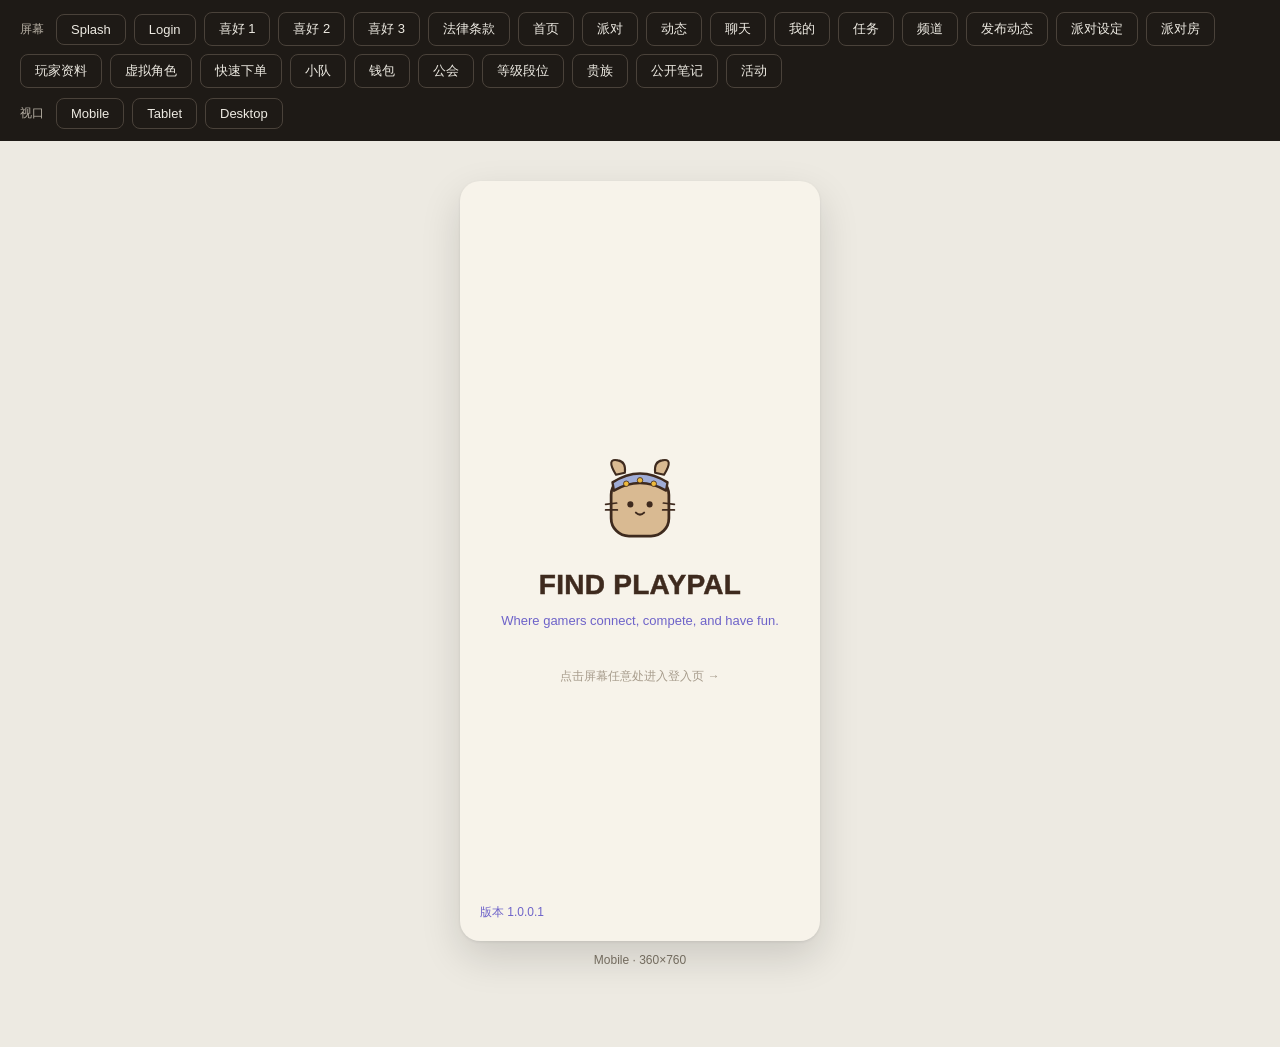
==== commit a460e66b: "Update index.html" ====
--- a/prototype/index.html
+++ b/prototype/index.html
@@ -855,1618 +855,7 @@
   </div>
 </div>
 
-<script>
-  function showScreen(id){
-    document.querySelectorAll('.screen').forEach(s=>s.classList.remove('active'));
-    document.getElementById('screen-'+id).classList.add('active');
-    document.querySelectorAll('#nav-splash,#nav-login,#nav-pref1,#nav-pref2,#nav-pref3,#nav-legal-list,#nav-home,#nav-party,#nav-moments,#nav-chat,#nav-profile,#nav-tasks,#nav-channel,#nav-post-moment,#nav-party-setup,#nav-party-room,#nav-player-profile,#nav-avatar,#nav-quick-order,#nav-squad,#nav-wallet,#nav-guild,#nav-level-rank,#nav-nobility,#nav-public-note,#nav-activity').forEach(b=>b.classList.remove('active'));
-    var navBtn = document.getElementById('nav-'+id);
-    if(navBtn) navBtn.classList.add('active');
-  }
-
-  var PREF_DATA = {
-    pref1: {max:10, items:["御姐","大叔","奶萌小哥","马来西亚","中文","英文","大姨妈","堡xxxx","xxx","xxxx","xxxx","xxxx","xxx","xxxx","xxxx"]},
-    pref2: {max:3, items:["交新朋友","打发时间","找游戏玩家","赚钱","娱乐","心灵成长","第二空间","尝鲜","新体验","寻找另一半","曝光率","xxx","xxxxx","xxxx","xxxx"]},
-    pref3: {max:10, items:["绝地求生","和平精英","我要活下去","香肠派对","APEX","永劫无间","吸血鬼之避世一血猎","堡垒之夜","使命召唤","特战英豪","反恐精英2","斗阵特攻2","最终决战","劫薪日3","求生之路2","喋血复仇","第五人格","黎明杀机","逃生实验","恐鬼症","致命公司"]}
-  };
-  var prefSelected = {pref1:new Set(), pref2:new Set(), pref3:new Set()};
-
-  function renderChips(key){
-    var cfg = PREF_DATA[key];
-    var grid = document.getElementById('chips-'+key);
-    grid.innerHTML = '';
-    cfg.items.forEach(function(label, idx){
-      var chip = document.createElement('div');
-      chip.className = 'chip';
-      chip.textContent = label;
-      chip.onclick = function(){ toggleChip(key, idx, chip); };
-      grid.appendChild(chip);
-    });
-  }
-  function toggleChip(key, idx, el){
-    var cfg = PREF_DATA[key];
-    var set = prefSelected[key];
-    if(set.has(idx)){
-      set.delete(idx);
-      el.classList.remove('selected');
-    } else {
-      if(set.size >= cfg.max){
-        var toast = document.getElementById('toast-'+key);
-        toast.classList.add('show');
-        setTimeout(function(){ toast.classList.remove('show'); }, 1400);
-        return;
-      }
-      set.add(idx);
-      el.classList.add('selected');
-    }
-    document.getElementById('count-'+key).textContent = '已选 '+set.size+'/'+cfg.max;
-  }
-  Object.keys(PREF_DATA).forEach(renderChips);
-
-  var LEGAL_DOCS = [
-    {id:'privacy', title:'Privacy Policy', sections:[
-      {h:'Information We Collect', p:'Describes the account, profile, and usage data collected when players and service providers use FIND PLAYPAL.'},
-      {h:'How We Use Your Information', p:'Explains how collected data is used to match players with service providers, process payments, and improve the platform.'},
-      {h:'Data Sharing & Third Parties', p:'Covers when data may be shared with payment processors, analytics providers, or as required by law.'},
-      {h:'Your Rights & Choices', p:'Outlines how users can access, correct, or request deletion of their personal data.'}
-    ]},
-    {id:'tos', title:'Terms of Service', sections:[
-      {h:'Acceptance of Terms', p:'By creating an account, users agree to these Terms and any policies referenced within them.'},
-      {h:'Eligibility & Accounts', p:'Sets out who may register, account accuracy requirements, and account security responsibilities.'},
-      {h:'User Conduct', p:'Describes acceptable use of the platform and behavior expected of players and service providers.'},
-      {h:'Termination', p:'Explains the conditions under which FIND PLAYPAL may suspend or terminate an account.'}
-    ]},
-    {id:'cookie', title:'Cookie Policy', sections:[
-      {h:'What Are Cookies', p:'A short explanation of cookies and similar tracking technologies used on the platform.'},
-      {h:'Types of Cookies We Use', p:'Covers essential, analytics, and preference cookies used across the site and app.'},
-      {h:'Managing Your Cookie Preferences', p:'Explains how users can control or disable cookies through browser or in-app settings.'}
-    ]},
-    {id:'refund', title:'Refund, Cancellation & No-Show Policy', sections:[
-      {h:'Cancellation Windows', p:'Defines the timeframes within which a booking can be cancelled without penalty.'},
-      {h:'Refund Eligibility', p:'Explains which situations qualify for a full, partial, or no refund.'},
-      {h:'No-Show Handling', p:'Describes how credits, fees, or ratings are affected when a player or service provider does not show up.'}
-    ]},
-    {id:'community', title:'Community & Safety Guidelines', sections:[
-      {h:'Respectful Conduct', p:'Sets expectations for respectful, friendly interaction between players and service providers.'},
-      {h:'Prohibited Behavior', p:'Lists behavior that is not tolerated on the platform, including harassment and fraud.'},
-      {h:'Reporting & Moderation', p:'Explains how users can report issues and how the platform reviews and acts on reports.'}
-    ]},
-    {id:'provider', title:'Playpal Service Provider Agreement', sections:[
-      {h:'Provider Eligibility', p:'Outlines the requirements to register and remain active as a FIND PLAYPAL service provider.'},
-      {h:'Service Standards', p:'Describes expected quality, availability, and conduct standards for service providers.'},
-      {h:'Earnings & Commission', p:'Explains how earnings are calculated and the platform commission structure.'},
-      {h:'Agreement Termination', p:'Covers how either party may end this agreement and what happens to pending bookings.'}
-    ]},
-    {id:'payments', title:'Payments, Wallet, Credits & Payout Policy', sections:[
-      {h:'Wallet & Credits', p:'Explains how in-app credits are purchased, stored, and used for bookings.'},
-      {h:'Payment Methods', p:'Lists supported payment methods and how transactions are processed securely.'},
-      {h:'Payout Schedule & Fees', p:'Describes how and when service providers receive payouts, and any applicable fees.'}
-    ]},
-    {id:'agesafety', title:'Age & Minor Safety Policy', sections:[
-      {h:'Minimum Age Requirement', p:'States the minimum age required to create an account and use the platform.'},
-      {h:'Verification', p:'Describes steps taken to verify user age during registration.'},
-      {h:'Minor Safety Protections', p:'Outlines additional protections and reporting channels related to minor safety.'}
-    ]}
-  ];
-
-  function renderLegalList(){
-    var body = document.getElementById('legal-list-body');
-    body.innerHTML = '';
-    LEGAL_DOCS.forEach(function(doc){
-      var row = document.createElement('div');
-      row.className = 'legal-row';
-      row.innerHTML = '<span>'+doc.title+'</span><span class="chev">›</span>';
-      row.onclick = function(){ openLegalDoc(doc.id); };
-      body.appendChild(row);
-    });
-  }
-  function openLegalDoc(id){
-    var doc = LEGAL_DOCS.find(function(d){ return d.id === id; });
-    if(!doc) return;
-    document.getElementById('legal-doc-title').textContent = doc.title;
-    var body = document.getElementById('legal-doc-body');
-    var html = '<div class="legal-updated">Last updated: September 2026</div>';
-    html += '<div class="legal-note">页面结构与排版预览 — 正文为占位文字，最终法律条文需由你方（建议咨询法律顾问）确认后替换。</div>';
-    doc.sections.forEach(function(s){
-      html += '<div class="legal-section"><h4>'+s.h+'</h4><p>'+s.p+'</p></div>';
-    });
-    body.innerHTML = html;
-    showScreen('legal-doc');
-  }
-  renderLegalList();
-
-  /* ---------- app shell: icons ---------- */
-  var ICONS = {
-    search:'<svg viewBox="0 0 20 20" width="18" height="18"><circle cx="9" cy="9" r="6" stroke="#9C9484" stroke-width="1.6" fill="none"/><line x1="14" y1="14" x2="18" y2="18" stroke="#9C9484" stroke-width="1.6" stroke-linecap="round"/></svg>',
-    trophy:'<svg viewBox="0 0 20 20" width="18" height="18"><path d="M6 4h8v4a4 4 0 01-8 0V4z" fill="#F2B33D"/><path d="M6 5H3a3 3 0 003 3M14 5h3a3 3 0 01-3 3" stroke="#F2B33D" stroke-width="1.4" fill="none"/><rect x="8.5" y="12" width="3" height="3" fill="#F2B33D"/><rect x="6" y="15" width="8" height="2" rx="1" fill="#F2B33D"/></svg>',
-    bolt:'<svg viewBox="0 0 20 20" width="13" height="13"><path d="M11 2L4 12h5l-1 6 8-11h-5l0-5z" fill="#fff"/></svg>',
-    plus:'<svg viewBox="0 0 20 20" width="16" height="16"><line x1="10" y1="4" x2="10" y2="16" stroke="#fff" stroke-width="2" stroke-linecap="round"/><line x1="4" y1="10" x2="16" y2="10" stroke="#fff" stroke-width="2" stroke-linecap="round"/></svg>',
-    gear:'<svg viewBox="0 0 20 20" width="18" height="18"><circle cx="10" cy="10" r="2.6" stroke="#5B5347" stroke-width="1.4" fill="none"/><path d="M10 3v2M10 15v2M3 10h2M15 10h2M5 5l1.4 1.4M13.6 13.6L15 15M15 5l-1.4 1.4M6.4 13.6L5 15" stroke="#5B5347" stroke-width="1.4" stroke-linecap="round"/></svg>',
-    crest:'<svg viewBox="0 0 20 20" width="18" height="18"><rect x="4" y="2" width="12" height="16" rx="2" fill="#3B3078"/><path d="M7 6h6M7 10h6M7 14h3" stroke="#F2B33D" stroke-width="1.2"/></svg>',
-    copy:'<svg viewBox="0 0 16 16" width="13" height="13" style="margin-left:2px;"><rect x="5" y="5" width="8" height="8" rx="1.5" stroke="#B4AFA6" stroke-width="1.3" fill="none"/><rect x="3" y="3" width="8" height="8" rx="1.5" fill="#fff" stroke="#B4AFA6" stroke-width="1.3"/></svg>',
-    refresh:'<svg viewBox="0 0 16 16" width="13" height="13"><path d="M3 8a5 5 0 019-3M13 8a5 5 0 01-9 3" stroke="#7B5EC7" stroke-width="1.4" fill="none" stroke-linecap="round"/><path d="M11 3v2h-2M5 13v-2h2" stroke="#7B5EC7" stroke-width="1.4" stroke-linecap="round" stroke-linejoin="round" fill="none"/></svg>',
-    chevronR:'<svg viewBox="0 0 16 16" width="14" height="14"><path d="M6 3l5 5-5 5" stroke="#B4AFA6" stroke-width="1.6" fill="none" stroke-linecap="round" stroke-linejoin="round"/></svg>',
-    heart:'<svg viewBox="0 0 20 20" width="18" height="18"><path d="M10 17s-6.5-4-6.5-8.5A3.8 3.8 0 0110 6a3.8 3.8 0 016.5 2.5C16.5 13 10 17 10 17z" stroke="#8A8477" stroke-width="1.4" fill="none"/></svg>',
-    bubble:'<svg viewBox="0 0 20 20" width="18" height="18"><path d="M3 9a6 6 0 016-6h2a6 6 0 016 6 6 6 0 01-6 6H8l-4 3v-3.6A6 6 0 013 9z" stroke="#8A8477" stroke-width="1.4" fill="none"/></svg>',
-    fire:'<svg viewBox="0 0 16 16" width="12" height="12" style="vertical-align:-1px;"><path d="M8 1s3 3 3 6a3 3 0 11-6 0c0-1 .5-2 1-2.5C6.3 6 6 7 6.6 7.6 6 6.5 6.5 4 8 1z" fill="#E85B4E"/></svg>',
-    people:'<svg viewBox="0 0 16 16" width="12" height="12" style="vertical-align:-1px;"><circle cx="6" cy="6" r="2.4" fill="#B4AFA6"/><circle cx="11" cy="6.5" r="2" fill="#D6D1C6"/><path d="M2 14c0-2.4 1.8-4 4-4s4 1.6 4 4" stroke="#B4AFA6" stroke-width="1.2" fill="none"/></svg>',
-    diamond:'<svg viewBox="0 0 20 20" width="20" height="20"><path d="M4 8l6-5 6 5-6 9-6-9z" fill="#4A90D9"/></svg>',
-    coin:'<svg viewBox="0 0 20 20" width="20" height="20"><circle cx="10" cy="10" r="8" fill="#F0B84C"/><circle cx="10" cy="10" r="5.4" fill="none" stroke="#C98B2E" stroke-width="1.2"/></svg>'
-  };
-  var NAV_ICONS = {
-    home:'<svg viewBox="0 0 22 22" fill="none"><path d="M4 10l7-6 7 6v8a1 1 0 01-1 1h-4v-5H9v5H5a1 1 0 01-1-1v-8z" stroke="currentColor" stroke-width="1.6" stroke-linejoin="round"/></svg>',
-    party:'<svg viewBox="0 0 22 22" fill="none"><rect x="2" y="7" width="18" height="9" rx="4" stroke="currentColor" stroke-width="1.6"/><line x1="7" y1="9.5" x2="7" y2="13.5" stroke="currentColor" stroke-width="1.6" stroke-linecap="round"/><line x1="5" y1="11.5" x2="9" y2="11.5" stroke="currentColor" stroke-width="1.6" stroke-linecap="round"/><circle cx="15" cy="10" r="1" fill="currentColor"/><circle cx="17.3" cy="12.3" r="1" fill="currentColor"/></svg>',
-    moments:'<svg viewBox="0 0 22 22" fill="none"><rect x="2.5" y="4" width="17" height="14" rx="2" stroke="currentColor" stroke-width="1.6"/><circle cx="7.5" cy="9" r="1.6" stroke="currentColor" stroke-width="1.4"/><path d="M3 15l5-4 4 3 3-3 4 4" stroke="currentColor" stroke-width="1.5" fill="none" stroke-linejoin="round"/></svg>',
-    chat:'<svg viewBox="0 0 22 22" fill="none"><path d="M3 10a7 7 0 017-7h2a7 7 0 010 14H8l-5 3v-3.8A7 7 0 013 10z" stroke="currentColor" stroke-width="1.6"/></svg>',
-    profile:'<svg viewBox="0 0 22 22" fill="none"><circle cx="11" cy="7.5" r="3.5" stroke="currentColor" stroke-width="1.6"/><path d="M4 19c0-3.6 3-6 7-6s7 2.4 7 6" stroke="currentColor" stroke-width="1.6" stroke-linecap="round"/></svg>'
-  };
-  function renderBottomNav(elId, active){
-    var items = [
-      {k:'home',l:'首页'},{k:'party',l:'娱乐'},{k:'moments',l:'动态'},{k:'chat',l:'聊天'},{k:'profile',l:'我的'}
-    ];
-    document.getElementById(elId).innerHTML = items.map(function(it){
-      return '<div class="bn-item'+(it.k===active?' on':'')+'" onclick="showScreen(\''+it.k+'\')">'+NAV_ICONS[it.k]+'<span>'+it.l+'</span></div>';
-    }).join('');
-  }
-
-  function renderHome(){
-    document.getElementById('ic-search-home').innerHTML = ICONS.search;
-    document.getElementById('ic-trophy-home').innerHTML = ICONS.trophy;
-    document.getElementById('ic-bolt-home').innerHTML = ICONS.bolt + '<span>快速下单</span>';
-    var tiles = ['语音聊天','挂睡','英雄联盟','传说对决','激斗峡谷'];
-    var tileBg = ['#4A90D9','#E85B6C','#2EBFB0','#9B6FE0','#F2A65A'];
-    var rooms = [['说今天打......',false],['打ARAM-热血开战',true],['单排上分中',false]];
-    var html = ''
-      + '<div style="position:relative;height:150px;border-radius:16px;background:linear-gradient(135deg,#F2A65A,#E8834A);margin-bottom:14px;display:flex;align-items:center;justify-content:space-between;padding:0 10px;color:#fff;font-size:13px;">'
-      + '<span style="opacity:.85;">‹</span><span style="opacity:.7;">Banner 图片待补充</span><span style="opacity:.85;">›</span></div>'
-      + '<div class="h-scroll" style="margin-bottom:16px;">'
-      + '<div style="flex:none;width:230px;background:#4A90D9;border-radius:10px;padding:10px;color:#fff;display:flex;align-items:center;gap:8px;"><span style="background:rgba(255,255,255,.25);font-size:10px;padding:2px 6px;border-radius:4px;">公告</span><div class="avatar-round" style="width:24px;height:24px;background:#fff;color:#4A90D9;font-size:11px;">V</div><span style="font-size:12px;flex:1;">Vic Tan 完成 虚拟恋人订单</span><div style="width:26px;height:20px;background:rgba(255,255,255,.3);border-radius:4px;"></div></div>'
-      + '<div style="flex:none;width:230px;background:#E85B8F;border-radius:10px;padding:10px;color:#fff;display:flex;align-items:center;gap:8px;"><span style="background:rgba(255,255,255,.25);font-size:10px;padding:2px 6px;border-radius:4px;">公告</span><div class="avatar-round" style="width:24px;height:24px;background:#fff;color:#E85B8F;font-size:14px;">🐼</div><span style="font-size:12px;flex:1;">胖达送礼 心动信号 x1111</span><div style="width:26px;height:20px;background:rgba(255,255,255,.3);border-radius:4px;"></div></div>'
-      + '<div style="flex:none;width:230px;background:#7B5EC7;border-radius:10px;padding:10px;color:#fff;display:flex;align-items:center;gap:8px;"><span style="background:rgba(255,255,255,.25);font-size:10px;padding:2px 6px;border-radius:4px;">公告</span><div class="avatar-round" style="width:24px;height:24px;background:#fff;color:#7B5EC7;font-size:11px;">S</div><span style="font-size:12px;flex:1;">Sana 开启了新房间</span><div style="width:26px;height:20px;background:rgba(255,255,255,.3);border-radius:4px;"></div></div>'
-      + '</div>'
-      + '<div class="sec-title"><h5>大家都在玩</h5><span class="more">更多 ›</span></div>'
-      + '<div class="h-scroll" style="margin-bottom:16px;">'
-      + tiles.map(function(t,i){ return '<div style="flex:none;width:64px;text-align:center;"><div style="width:56px;height:56px;border-radius:16px;background:'+tileBg[i]+';margin:0 auto 6px;"></div><span style="font-size:11px;color:#5B5347;">'+t+'</span></div>'; }).join('')
-      + '</div>'
-      + '<div style="display:flex;gap:10px;margin-bottom:16px;">'
-      + '<div style="flex:1;background:#E8544A;border-radius:12px;padding:14px;color:#fff;cursor:pointer;" onclick="openQuickOrder()"><div style="font-size:15px;font-weight:800;">Play</div><div style="font-size:12px;">快速下单</div></div>'
-      + '<div style="flex:1;background:#E85B8F;border-radius:12px;padding:14px;color:#fff;"><div style="font-size:15px;font-weight:800;">Chat</div><div style="font-size:12px;">多人聊天</div></div>'
-      + '</div>'
-      + '<div class="sec-title"><h5>现在热播（房间直播）</h5><span class="more">更多 ›</span></div>'
-      + '<div class="h-scroll">'
-      + rooms.map(function(r){
-          var tag = r[1] ? '<span style="position:absolute;top:6px;left:6px;background:#E8544A;color:#fff;font-size:10px;padding:2px 6px;border-radius:4px;">热门推荐</span>' : '';
-          return '<div style="flex:none;width:150px;"><div class="ph-block" style="position:relative;height:90px;border-radius:10px;">🎮'+tag+'</div><div style="font-size:12px;color:#5B5347;margin-top:6px;">'+r[0]+'</div></div>';
-        }).join('')
-      + '</div>';
-    document.getElementById('home-scroll').innerHTML = html;
-    renderBottomNav('home-bottomnav','home');
-  }
-
-  function renderParty(){
-    document.getElementById('ic-search-party').innerHTML = ICONS.search;
-    document.getElementById('ic-trophy-party').innerHTML = ICONS.trophy;
-    document.getElementById('ic-bolt-party').innerHTML = ICONS.bolt + '<span>快速下單</span>';
-    var featured = [['官方','官方派對'],['Official','Officail Party']];
-    var rooms = [
-      {title:'天使在身邊',tag:'情感相親',bg:'#F2A65A',extra:'🇺🇸',people:'99',fire:'211.9K'},
-      {title:'戀愛培訓中心',tag:'趣味互動',bg:'#2EBFB0',extra:'🔒 私密派對',fire:'1'},
-      {title:'高能量',tag:'遊戲陪玩',bg:'#9B6FE0',extra:'🏁',people:'1',fire:'123'},
-      {title:'戀愛培訓中心',tag:'趣味互動',bg:'#2EBFB0',extra:'🔒 私密派對',fire:'1'},
-      {title:'天使在身邊',tag:'情感相親',bg:'#F2A65A',extra:'🇺🇸',people:'99',fire:'211.9K'},
-      {title:'高能量',tag:'遊戲陪玩',bg:'#9B6FE0',extra:'🏁',people:'1',fire:'123'}
-    ];
-    var html = ''
-      + '<div style="display:flex;align-items:center;gap:8px;margin-bottom:12px;">'
-      + '<span style="width:8px;height:8px;border-radius:50%;background:#4A90D9;flex:none;"></span>'
-      + '<span style="font-size:12px;font-weight:700;color:#1B1330;">ON AIR 關注的朋友</span>'
-      + '<div style="display:flex;margin-left:auto;">' + [1,2,3,4,5].map(function(){ return '<div class="avatar-round" style="width:26px;height:26px;margin-left:-8px;border:2px solid #F7F6F3;background:#DCE7D5;font-size:12px;">🐼</div>'; }).join('') + '</div>'
-      + '<span style="font-size:11px;color:#8A8477;">+999</span>' + ICONS.chevronR
-      + '</div>'
-      + '<div style="display:flex;gap:10px;margin-bottom:14px;">'
-      + featured.map(function(c){
-          return '<div style="flex:1;border-radius:12px;overflow:hidden;background:#fff;cursor:pointer;" onclick="openPartyRoom(\''+c[1]+'\',\'官方\')">'
-            + '<div class="ph-block" style="height:100px;position:relative;background:#BFD9A8;">🐼'
-            + '<span style="position:absolute;top:6px;left:6px;background:#E8544A;color:#fff;font-size:10px;padding:2px 6px;border-radius:4px;">'+c[0]+'</span>'
-            + '<span style="position:absolute;top:6px;right:6px;">📢</span></div>'
-            + '<div style="padding:8px;"><div style="font-size:13px;font-weight:700;color:#1B1330;margin-bottom:4px;">'+c[1]+'</div>'
-            + '<div style="display:flex;align-items:center;gap:6px;font-size:11px;color:#8A8477;"><span style="background:#F1EEE9;padding:1px 5px;border-radius:4px;">🔊15"</span><span>+999</span><span style="margin-left:auto;">'+ICONS.fire+' 191.1K</span></div></div></div>';
-        }).join('')
-      + '</div>'
-      + '<div style="height:90px;border-radius:12px;background:#F7D3C9;margin-bottom:16px;"></div>'
-      + rooms.map(function(r){
-          return '<div style="display:flex;gap:10px;background:#fff;border-radius:12px;padding:10px;margin-bottom:10px;cursor:pointer;" onclick="openPartyRoom(\''+r.title+'\',\''+r.tag+'\')">'
-            + '<div class="ph-block" style="width:56px;height:56px;border-radius:10px;background:#BFD9A8;font-size:22px;">🐼</div>'
-            + '<div style="flex:1;min-width:0;"><div style="font-size:13px;font-weight:700;color:#1B1330;margin-bottom:4px;">'+r.title+'</div>'
-            + '<div style="display:flex;align-items:center;gap:6px;flex-wrap:wrap;"><span style="background:'+r.bg+';color:#fff;font-size:10px;padding:2px 6px;border-radius:4px;">'+r.tag+'</span><span style="font-size:11px;color:#8A8477;">'+r.extra+'</span><span style="background:#F1EEE9;font-size:10px;padding:1px 5px;border-radius:4px;color:#5B5347;">🔊15"</span></div></div>'
-            + '<div style="text-align:right;flex:none;"><span style="background:#E8544A;color:#fff;font-size:10px;padding:2px 6px;border-radius:4px;">公告</span>'
-            + '<div style="font-size:11px;color:#8A8477;margin-top:6px;">'+(r.people ? ICONS.people+' '+r.people : '')+'</div>'
-            + '<div style="font-size:11px;color:#8A8477;margin-top:2px;">'+ICONS.fire+' '+r.fire+'</div></div></div>';
-        }).join('');
-    document.getElementById('party-scroll').innerHTML = html;
-    renderBottomNav('party-bottomnav','party');
-  }
-
-  function renderMoments(){
-    document.getElementById('ic-search-moments').innerHTML = ICONS.search;
-    document.getElementById('ic-trophy-moments').innerHTML = ICONS.trophy;
-    document.getElementById('ic-plus-moments').innerHTML = ICONS.plus;
-    var posts = [
-      {name:'🌻米雪🌻', date:'20 Aug 2024', text:'字體xxxxxxxxxxxxxxxxx', full:true},
-      {name:'Emico🍷🍸', date:'30 Jun', text:'I want to find a good boyfriend!!!', full:false}
-    ];
-    var html = posts.map(function(p, idx){
-      var extra;
-      if(p.full){
-        extra = '<div style="height:170px;background:#EDEBE6;border-radius:10px;margin:10px 0;"></div>'
-          + '<div style="display:flex;align-items:center;gap:14px;margin-bottom:6px;">' + ICONS.heart + ICONS.bubble
-          + '<span style="margin-left:auto;color:#E85B8F;font-size:12px;font-weight:600;">語言聊天 100/半小時</span></div>'
-          + '<div style="font-size:11.5px;color:#B4AFA6;margin-bottom:10px;">誰誰誰... 共8人喜歡</div>'
-          + '<div style="background:#F7F6F3;border-radius:10px;padding:10px;">'
-          + '<div style="display:flex;align-items:center;gap:8px;"><div class="avatar-round" style="width:22px;height:22px;background:#F3D9A0;font-size:11px;">🌻</div><span style="font-size:12px;font-weight:700;color:#1B1330;">🌻米雪🌻</span><span style="margin-left:auto;font-size:11px;color:#8A8477;">♡ 12</span></div>'
-          + '<div style="font-size:12px;color:#5B5347;margin:6px 0 4px;">字體xxxxxxxxxxxxxxxxx</div>'
-          + '<div style="font-size:11.5px;color:#E85B8F;">查看全部8則回覆</div></div>';
-      } else {
-        extra = '<div style="height:120px;background:#EDEBE6;border-radius:10px;margin:10px 0;"></div>';
-      }
-      return '<div style="padding-bottom:18px;'+(idx>0?'border-top:8px solid #F7F6F3;padding-top:16px;':'')+'">'
-        + '<div style="display:flex;align-items:center;gap:8px;">'
-        + '<div class="avatar-round" style="width:36px;height:36px;background:#F3D9A0;font-size:16px;cursor:pointer;" onclick="openPlayerProfile(\''+p.name+'\')">🌻</div>'
-        + '<div style="flex:1;cursor:pointer;" onclick="openPlayerProfile(\''+p.name+'\')"><div style="font-size:13px;font-weight:700;color:#1B1330;">'+p.name+'</div><div style="font-size:11px;color:#B4AFA6;">'+p.date+'</div></div>'
-        + '<div style="border:1.3px solid #E85B8F;color:#E85B8F;font-size:11px;font-weight:700;padding:4px 12px;border-radius:14px;">關注</div>'
-        + '<span style="color:#B4AFA6;padding:0 2px;">⋯</span></div>'
-        + '<div style="font-size:13px;color:#5B5347;margin-top:8px;">'+p.text+'</div>' + extra + '</div>';
-    }).join('');
-    document.getElementById('moments-scroll').innerHTML = html;
-    renderBottomNav('moments-bottomnav','moments');
-  }
-
-  function renderChat(){
-    document.getElementById('ic-search-chat').innerHTML = ICONS.search;
-    var cats = [{l:'官方公告',bg:'#F6D9C9',ic:'🎁',ch:'news'},{l:'活动讯息',bg:'#F5E3A8',ic:'📅',ch:'events'},{l:'抢单助理',bg:'#C7E8C0',ic:'⚡',ch:'grab'},{l:'訊息通知',bg:'#C9DCF2',ic:'🔔',ch:'notify'},{l:'誰偷窺我',bg:'#E4D6EC',ic:'👀',ch:'peek'}];
-    var chats = [
-      {av:'😊',bg:'#F3D9A0',name:'Emico🍷🍸',player:'Emico🍷🍸',date:'30 Jun',msg:'I want to find a good boyfriend!!!',unread:1},
-      {av:'📅',bg:'#F5E3A8',name:'活動訊息',badge:true,ch:'events',date:'30 Jun',msg:'I want to find a good boyfriend!!!',unread:1},
-      {av:'🔔',bg:'#C9DCF2',name:'訊息通知',badge:true,ch:'notify',date:'30 Jun',msg:'I want to find a good boyfriend!!!',unread:1},
-      {av:'🌻',bg:'#F3D9A0',name:'🌻米雪🌻',player:'🌻米雪🌻',date:'20 Aug 2024',msg:'人家想要玩遊戲，約嗎？'},
-      {av:'😊',bg:'#F3D9A0',name:'Emico🍷🍸',player:'Emico🍷🍸',date:'30 Jun',msg:'I want to find a good boyfriend!!!',unread:1,tag:'正在派對中'},
-      {av:'🎁',bg:'#F6D9C9',name:'官方公告',badge:true,ch:'news',date:'30 Jun',msg:'I want to find a good boyfriend!!!',unread:1}
-    ];
-    var html = '<div style="display:flex;justify-content:space-between;margin-bottom:16px;">'
-      + cats.map(function(c){ return '<div style="text-align:center;flex:1;cursor:pointer;" onclick="openChannel(\''+c.ch+'\')"><div style="width:44px;height:44px;border-radius:50%;background:'+c.bg+';display:flex;align-items:center;justify-content:center;font-size:18px;margin:0 auto 6px;">'+c.ic+'</div><span style="font-size:11px;color:#5B5347;">'+c.l+'</span></div>'; }).join('')
-      + '</div>'
-      + chats.map(function(c){
-          var clickAttr = c.ch ? ' onclick="openChannel(\''+c.ch+'\')"' : (c.player ? ' onclick="openPlayerProfile(\''+c.player+'\')"' : '');
-          var cursorStyle = (c.ch || c.player) ? 'cursor:pointer;' : '';
-          var intimacyBadge = c.player ? '<span style="color:#E8544A;font-size:10.5px;margin-left:6px;">❤ '+PLAYER_INTIMACY[c.player]+'</span>' : '';
-          return '<div'+clickAttr+' style="display:flex;gap:10px;align-items:flex-start;padding:10px 0;border-bottom:1px solid #F1EEE9;'+cursorStyle+'">'
-            + '<div class="avatar-round" style="width:42px;height:42px;background:'+c.bg+';font-size:18px;">'+c.av+'</div>'
-            + '<div style="flex:1;min-width:0;"><div style="display:flex;align-items:center;gap:6px;"><span style="font-size:13px;font-weight:700;color:#1B1330;">'+c.name+'</span>'
-            + (c.badge ? '<span style="background:#E8544A;color:#fff;font-size:9px;padding:1px 5px;border-radius:3px;">官方</span>' : '')
-            + intimacyBadge
-            + '<span style="margin-left:auto;font-size:11px;color:#B4AFA6;">'+c.date+'</span></div>'
-            + '<div style="font-size:12px;color:#8A8477;margin-top:3px;">'+c.msg+'</div>'
-            + (c.tag ? '<span style="display:inline-block;margin-top:4px;background:#4A90D9;color:#fff;font-size:10px;padding:2px 8px;border-radius:10px;">'+c.tag+'</span>' : '')
-            + '</div>'
-            + (c.unread ? '<span style="background:#E8544A;color:#fff;font-size:10px;min-width:16px;height:16px;border-radius:8px;display:flex;align-items:center;justify-content:center;padding:0 4px;">'+c.unread+'</span>' : '')
-            + '</div>';
-        }).join('');
-    document.getElementById('chat-scroll').innerHTML = html;
-    renderBottomNav('chat-bottomnav','chat');
-  }
-
-  function renderProfile(){
-    document.getElementById('ic-crest-profile').innerHTML = ICONS.crest;
-    document.getElementById('ic-gear-profile').innerHTML = ICONS.gear;
-    var quick = [['💰','我的钱包'],['📋','订单中心'],['🏷️','折价券'],['🔳','邀请码']];
-    var center = [['🖼️','我的相簿'],['🎭','装扮中心'],['📝','我的任务'],['🛋️','开房间'],['👥','小队'],['🛡️','公会'],['⭐','收藏展示'],['📊','直播数据']];
-    var safety = [['🔔','通知设定'],['🎚️','隐私设定'],['🎧','客服中心'],['🎮','成为陪玩师']];
-    var html = ''
-      + '<div style="display:flex;align-items:center;gap:12px;margin-bottom:16px;">'
-      + '<div style="position:relative;"><div class="avatar-round" style="width:56px;height:56px;background:#D9534F;font-size:22px;">🧑</div><div style="position:absolute;left:-4px;bottom:-4px;background:#fff;border-radius:50%;padding:2px;">'+ICONS.refresh+'</div></div>'
-      + '<div style="flex:1;"><div style="display:flex;align-items:center;gap:6px;"><span style="font-size:16px;font-weight:800;color:#1B1330;">Caleb Ting</span><span style="background:#4A90D9;color:#fff;font-size:10px;padding:1px 6px;border-radius:8px;">♂20</span></div>'
-      + '<div style="display:flex;align-items:center;gap:2px;font-size:11.5px;color:#8A8477;margin-top:3px;"><span>ID dktingcaleb</span>'+ICONS.copy+'</div></div>'
-      + ICONS.chevronR + '</div>'
-      + '<div style="display:flex;justify-content:space-between;text-align:center;margin-bottom:16px;">'
-      + '<div style="flex:1;cursor:pointer;" onclick="openLevelRank(\'level\')"><div style="font-size:11px;color:#8A8477;">我的等级</div><div style="font-size:13px;font-weight:700;color:#1B1330;margin-top:2px;">—</div></div>'
-      + '<div style="flex:1;cursor:pointer;" onclick="openLevelRank(\'rank\')"><div style="font-size:11px;color:#8A8477;">我的段位 ⓘ</div><div style="font-size:13px;font-weight:700;color:#1B1330;margin-top:2px;">—</div></div>'
-      + '<div style="flex:1;"><div style="font-size:11px;color:#8A8477;">我的粉丝</div><div style="font-size:13px;font-weight:700;color:#E8544A;margin-top:2px;">999,123</div></div>'
-      + '<div style="flex:1;"><div style="font-size:11px;color:#8A8477;">我的关注</div><div style="font-size:13px;font-weight:700;color:#1B1330;margin-top:2px;">11,321</div></div>'
-      + '<div style="flex:1;"><div style="font-size:11px;color:#8A8477;">最近来访</div><div style="font-size:13px;font-weight:700;color:#1B1330;margin-top:2px;">1,331</div></div>'
-      + '</div>'
-      + '<div style="background:linear-gradient(90deg,#2E2A5C,#4B3F8C);border-radius:12px;padding:12px 14px;display:flex;align-items:center;color:#F2C879;margin-bottom:14px;cursor:pointer;" onclick="openNobility()">'
-      + '<span style="font-size:12.5px;font-weight:700;flex:1;">FindPlayPal贵族享专属特权</span><span style="font-size:11px;color:#D8CFF0;margin-right:4px;">未获得</span>'+ICONS.chevronR+'</div>'
-      + '<div style="display:flex;gap:10px;margin-bottom:16px;">'
-      + '<div style="flex:1;background:#E9F1FB;border-radius:12px;padding:12px;display:flex;align-items:center;gap:8px;cursor:pointer;" onclick="openWallet()">'+ICONS.diamond+'<div style="flex:1;"><div style="font-size:11px;color:#5B7DA6;">蓝钻余额</div><div style="font-size:14px;font-weight:800;color:#1B1330;">1,369</div></div>'+ICONS.chevronR+'</div>'
-      + '<div style="flex:1;background:#FBF0DE;border-radius:12px;padding:12px;display:flex;align-items:center;gap:8px;">'+ICONS.coin+'<div style="flex:1;"><div style="font-size:11px;color:#A6803E;">金币余额</div><div style="font-size:14px;font-weight:800;color:#1B1330;">123,456,789</div></div>'+ICONS.chevronR+'</div>'
-      + '</div>'
-      + '<div style="display:flex;justify-content:space-between;margin-bottom:18px;">'
-      + quick.map(function(g){ var oc = g[1]==='我的钱包' ? ' onclick="openWallet()"' : ''; var cur = g[1]==='我的钱包' ? 'cursor:pointer;' : ''; return '<div'+oc+' style="text-align:center;flex:1;'+cur+'"><div style="font-size:22px;">'+g[0]+'</div><div style="font-size:11px;color:#5B5347;margin-top:4px;">'+g[1]+'</div></div>'; }).join('')
-      + '</div>'
-      + '<div class="sec-title" style="margin-top:4px;"><h5>个人中心</h5></div>'
-      + '<div style="display:grid;grid-template-columns:repeat(4,1fr);gap:14px 0;margin-bottom:10px;">'
-      + center.map(function(g){ var target = g[1]==='我的任务' ? "showScreen('tasks')" : (g[1]==='开房间' ? 'openPartySetup()' : (g[1]==='我的相簿' ? "openAlbum('own')" : (g[1]==='装扮中心' ? 'openAvatarScreen()' : (g[1]==='小队' ? 'openSquadList()' : (g[1]==='公会' ? 'openGuildList()' : ''))))); var oc = target ? ' onclick="'+target+'"' : ''; var cur = target ? 'cursor:pointer;' : ''; return '<div'+oc+' style="text-align:center;'+cur+'"><div style="font-size:22px;">'+g[0]+'</div><div style="font-size:11px;color:#5B5347;margin-top:4px;">'+g[1]+'</div></div>'; }).join('')
-      + '</div>'
-      + '<div class="sec-title"><h5>服务与安全</h5></div>'
-      + '<div style="display:grid;grid-template-columns:repeat(4,1fr);gap:14px 0;">'
-      + safety.map(function(g){ return '<div style="text-align:center;"><div style="font-size:22px;">'+g[0]+'</div><div style="font-size:11px;color:#5B5347;margin-top:4px;">'+g[1]+'</div></div>'; }).join('')
-      + '</div>';
-    document.getElementById('profile-scroll').innerHTML = html;
-    renderBottomNav('profile-bottomnav','profile');
-  }
-
-  var TIERS = [
-    {min:0, label:'陌生人'},
-    {min:3000, label:'遊戲隊友'},
-    {min:6000, label:'貼心夥伴'},
-    {min:9000, label:'親密知己'},
-    {min:10000, label:'心動伴侶'}
-  ];
-  var ALBUM_THRESH = [0, 3000, 6000, 10000];
-  var PLAYER_INTIMACY = { '🌻米雪🌻': 6000, 'Emico🍷🍸': 1500 };
-  var PLAYERS = {
-    '🌻米雪🌻': { avatar:'🌻', avatarBg:'#F3D9A0', following:true, blocked:false, inParty:{name:'Caleb Ting'} },
-    'Emico🍷🍸': { avatar:'😊', avatarBg:'#F3D9A0', following:false, blocked:false, inParty:null }
-  };
-  function tierInfo(v){
-    var t = TIERS[0];
-    for(var i=0;i<TIERS.length;i++){ if(v >= TIERS[i].min) t = TIERS[i]; }
-    return t;
-  }
-  function heartsHtml(v){
-    var filled = Math.min(10, Math.floor(v/1000));
-    var out = '';
-    for(var i=0;i<10;i++){ out += '<span style="color:'+(i<filled?'#E8544A':'#E3DFD3')+';font-size:14px;">❤</span>'; }
-    return out;
-  }
-
-  renderHome();
-  renderParty();
-  renderMoments();
-  renderChat();
-  renderProfile();
-
-  /* ---------- tasks ---------- */
-  var CHEST_SVG = '<svg viewBox="0 0 24 24" width="100%" height="100%"><path d="M3 10a9 6 0 0118 0" fill="#5A93D6"/><rect x="3" y="10" width="18" height="9" rx="2" fill="#9C6A3A"/><rect x="3" y="10" width="18" height="4" fill="#7A4E28"/><rect x="10" y="9" width="4" height="5" rx="1" fill="#F2C879"/></svg>';
-
-  var DAILY_TASKS = [
-    {title:'每日登录', desc:'每日登入 Find Play Pal 1次', pts:10, done:false},
-    {title:'小队聊天', desc:'在小队聊天中聊天1次', pts:10, done:false},
-    {title:'获得小队经验值', desc:'从小队中获得300经验值', pts:25, done:false},
-    {title:'使用任意技能', desc:'使用任意技能1次', pts:10, done:false},
-    {title:'使用攻击技能', desc:'对任意玩家使用攻击技能1次', pts:20, done:false},
-    {title:'使用表情技能', desc:'对任意玩家使用表情技能1次', pts:20, done:false}
-  ];
-  var activeVal = 15;
-  var CHEST_POS = [8,36,64,92];
-  var CHEST_LBL = [10,40,70,100];
-
-  var ACHV_TASKS = [
-    {title:'登入第1天', desc:'登入 Find Play Pal 第1天', reward:'宝箱 x1', prog:null, state:'chest'},
-    {title:'登入365天', desc:'累计登入 Find Play Pal 365天', reward:'宝箱 x1', prog:[120,365], state:'todo'},
-    {title:'攻击10次', desc:'对任意玩家使用攻击技能10次', reward:'宝箱 x1', prog:[5,10], state:'todo'},
-    {title:'辅助10次', desc:'对任意玩家使用辅助技能10次', reward:'宝箱 x1', prog:[5,10], state:'todo'},
-    {title:'增益10次', desc:'对任意玩家使用增益技能10次', reward:'宝箱 x1', prog:[5,10], state:'todo'},
-    {title:'全副武装', desc:'装备齐全（从头到脚）', reward:'宝箱 x1', prog:null, state:'todo'},
-    {title:'等级到达5级', desc:'玩家等级到达5级', reward:'宝箱 x1', prog:[5,10], state:'todo'}
-  ];
-  var achvCount = 1;
-
-  function setTaskTab(tab){
-    document.getElementById('ttab-daily').classList.toggle('on', tab==='daily');
-    document.getElementById('ttab-achv').classList.toggle('on', tab==='achv');
-    document.getElementById('panel-daily').classList.toggle('on', tab==='daily');
-    document.getElementById('panel-achv').classList.toggle('on', tab==='achv');
-  }
-
-  function renderDailyBar(){
-    document.getElementById('active-val').textContent = activeVal;
-    var pct = Math.min(100, (activeVal/200)*100);
-    document.getElementById('daily-fill').style.width = pct+'%';
-    document.getElementById('daily-knob').style.left = pct+'%';
-    var track = document.getElementById('daily-track');
-    var markers = CHEST_POS.map(function(pos, i){
-      var lit = pct >= pos ? ' lit' : '';
-      return '<div class="chest-marker'+lit+'" style="left:'+pos+'%;"><div class="cicon" style="width:22px;height:22px;margin:0 auto;">'+CHEST_SVG+'</div><span class="lbl">'+CHEST_LBL[i]+'</span></div>';
-    }).join('');
-    track.querySelectorAll('.chest-marker').forEach(function(m){ m.remove(); });
-    track.insertAdjacentHTML('beforeend', markers);
-  }
-
-  function renderDailyList(){
-    var html = DAILY_TASKS.map(function(t, idx){
-      var cls = t.done ? 'task-card done' : 'task-card';
-      var btn = t.done
-        ? '<div class="t-btn done">已完成</div>'
-        : '<div class="t-btn act" onclick="completeDaily('+idx+')">去完成</div>';
-      return '<div class="'+cls+'">'
-        + '<div class="t-title">'+t.title+'</div>'
-        + '<div class="t-desc">'+t.desc+'</div>'
-        + '<div class="t-reward">活跃值 +'+t.pts+'</div>'
-        + btn + '</div>';
-    }).join('');
-    document.getElementById('daily-list').innerHTML = html;
-  }
-  function completeDaily(idx){
-    var t = DAILY_TASKS[idx];
-    if(t.done) return;
-    t.done = true;
-    activeVal += t.pts;
-    renderDailyBar();
-    renderDailyList();
-  }
-
-  function renderAchvList(){
-    document.getElementById('achv-count').textContent = achvCount;
-    var html = ACHV_TASKS.map(function(t, idx){
-      var progHtml = t.prog ? '<span class="prog">('+t.prog[0]+'/'+t.prog[1]+')</span>' : '';
-      if(t.state === 'done'){
-        return '<div class="task-card done"><div class="t-title">'+t.title+progHtml+'</div><div class="t-desc">'+t.desc+'</div><div class="t-reward">奖励 已领取</div><div class="t-btn done">已完成</div></div>';
-      }
-      if(t.state === 'chest'){
-        return '<div class="task-card"><div class="t-title">'+t.title+progHtml+'</div><div class="t-desc">'+t.desc+'</div><div class="t-reward">奖励 '+t.reward+'</div><div class="t-chest-btn" onclick="claimAchv('+idx+')">'+CHEST_SVG+'</div></div>';
-      }
-      return '<div class="task-card"><div class="t-title">'+t.title+progHtml+'</div><div class="t-desc">'+t.desc+'</div><div class="t-reward">奖励 '+t.reward+'</div><div class="t-btn act" onclick="advanceAchv('+idx+')">去完成</div></div>';
-    }).join('');
-    document.getElementById('achv-list').innerHTML = html;
-  }
-  function advanceAchv(idx){
-    var t = ACHV_TASKS[idx];
-    if(t.state !== 'todo') return;
-    t.state = 'chest';
-    achvCount += 1;
-    renderAchvList();
-  }
-  function claimAchv(idx){
-    var t = ACHV_TASKS[idx];
-    if(t.state !== 'chest') return;
-    t.state = 'done';
-    renderAchvList();
-  }
-
-  renderDailyBar();
-  renderDailyList();
-  renderAchvList();
-  setTaskTab('daily');
-
-  /* ---------- chat channels ---------- */
-  var CHANNELS = {
-    news:{title:'官方公告', empty:true},
-    events:{title:'活動訊息', empty:true},
-    notify:{title:'訊息通知', empty:true},
-    peek:{title:'誰偷窺我', empty:true},
-    grab:{title:'搶單助理', empty:false}
-  };
-  function openChannel(id){
-    var c = CHANNELS[id];
-    if(!c) return;
-    document.getElementById('channel-title-text').textContent = c.title;
-    var body = document.getElementById('channel-body');
-    if(id === 'events'){
-      body.innerHTML = '<div style="background:#fff;border-radius:12px;overflow:hidden;cursor:pointer;box-shadow:0 1px 4px rgba(0,0,0,.06);" onclick="openActivityDetail(\'channel\')">'
-        + '<div style="height:90px;background:#3F9C97;display:flex;align-items:center;justify-content:center;font-size:34px;">🌻</div>'
-        + '<div style="padding:12px 14px;"><div style="font-weight:700;font-size:13.5px;color:#1B1330;">夏日風情｜送禮訂單領限定裝扮</div>'
-        + '<div style="font-size:11px;color:#B4AFA6;margin-top:4px;">2023.06.01 - 06.07　點擊查看活動詳情 ›</div></div></div>';
-    } else if(c.empty){
-      body.innerHTML = '<div style="display:flex;flex-direction:column;align-items:center;justify-content:center;padding:90px 24px;text-align:center;color:#B4AFA6;">'
-        + '<div style="font-size:40px;margin-bottom:14px;">📭</div>'
-        + '<div style="font-size:13px;">暂无最新消息</div>'
-        + '<div style="font-size:11px;margin-top:6px;color:#C9C3B6;">这个频道你还没给具体内容，等你发过来我再补上</div>'
-        + '</div>';
-    } else {
-      body.innerHTML = grabHtml();
-    }
-    showScreen('channel');
-  }
-  function grabBtnHtml(){
-    return '<div style="margin-top:10px;"><span class="grab-btn" onclick="openQuickOrder()">前往搶單</span></div>';
-  }
-  function grabMsg(lines){
-    return '<div style="display:flex;gap:10px;margin-bottom:6px;">'
-      + '<div style="flex:none;width:32px;height:32px;border-radius:50%;background:#DCEFD8;display:flex;align-items:center;justify-content:center;font-size:15px;">⚡</div>'
-      + '<div style="flex:1;background:#fff;border-radius:12px;padding:14px;font-size:13px;color:#3E2A1E;line-height:1.8;">'
-      + '<div style="font-weight:700;margin-bottom:4px;">⚡⚡⚡有符合您的派單⚡⚡⚡</div>'
-      + '趕快到【快速下單】進行搶單吧！<br>' + lines.join('<br>')
-      + grabBtnHtml() + '</div></div>';
-  }
-  function grabHtml(){
-    return ''
-      + '<div style="background:#fff;border-radius:12px;padding:16px;margin-bottom:16px;font-size:13px;color:#3E2A1E;line-height:2;">'
-      + '數量：1<br>等級：白金<br>性別：不限'
-      + grabBtnHtml() + '</div>'
-      + '<div style="text-align:center;font-size:11px;color:#B4AFA6;margin-bottom:10px;">20 Jul, 12:25 pm</div>'
-      + grabMsg(['特技項目：王者榮耀','單價：300/半小時','數量：1','等級：白金','性別：女'])
-      + '<div style="text-align:center;font-size:11px;color:#B4AFA6;margin:14px 0 10px;">Mon, 1:31 am</div>'
-      + grabMsg(['特技項目：王者榮耀','單價：300/半小時','數量：1','等級：白金','性別：不限']);
-  }
-
-  /* ---------- post moment ---------- */
-  var postText = '';
-  var postPhotos = [];
-  var photoPickerTarget = 'post';
-  var PHOTO_TILES = [['🐲','#F2A65A'],['🐴','#C9BFA8'],['🎮','#7B5EC7'],['🏞️','#8FBF7F'],['🌄','#E8A0A8'],['🐲','#E8834A'],['🐴','#B8AC94'],['🎮','#6C4CF0'],['🏞️','#79A86A'],['🌄','#E85B8F'],['🐲','#F0B84C'],['🐴','#A79C8C']];
-
-  function openPostMoment(){
-    document.getElementById('post-text').value = postText;
-    updatePostCounter();
-    renderPhotoRow();
-    document.getElementById('pm-modal').style.display = 'none';
-    showScreen('post-moment');
-  }
-  function updatePostCounter(){
-    var v = document.getElementById('post-text').value;
-    postText = v;
-    document.getElementById('post-counter').textContent = v.length + '/1000';
-  }
-  function renderPhotoRow(){
-    var html = postPhotos.map(function(p, idx){
-      return '<div class="photo-thumb" style="background:'+p[1]+';">'+p[0]+'<div class="rm" onclick="removePhoto('+idx+')">✕</div></div>';
-    }).join('');
-    if(postPhotos.length < 9){
-      html += '<div class="photo-add" onclick="openPhotoPicker()">+</div>';
-    }
-    document.getElementById('photo-row').innerHTML = html;
-  }
-  function removePhoto(idx){ postPhotos.splice(idx,1); renderPhotoRow(); }
-
-  function openPhotoPicker(target){
-    photoPickerTarget = target || 'post';
-    var html = PHOTO_TILES.map(function(t,i){
-      return '<div class="pp-item" style="background:'+t[1]+';" onclick="pickPhoto('+i+')">'+t[0]+'</div>';
-    }).join('');
-    document.getElementById('pp-grid').innerHTML = html;
-    showScreen('photo-picker');
-  }
-  function backFromPicker(){
-    if(photoPickerTarget === 'cover' || photoPickerTarget === 'background'){
-      showScreen('party-setup');
-    } else if(photoPickerTarget === 'note'){
-      showScreen('public-note');
-    } else {
-      showScreen('post-moment');
-    }
-  }
-  function pickPhoto(i){
-    var tile = PHOTO_TILES[i];
-    if(photoPickerTarget === 'cover'){
-      partySetup.cover = tile;
-      renderPartySetup();
-      showScreen('party-setup');
-      return;
-    }
-    if(photoPickerTarget === 'background'){
-      partySetup.background = tile;
-      renderPartySetup();
-      showScreen('party-setup');
-      return;
-    }
-    if(photoPickerTarget === 'note'){
-      pnPhoto = tile;
-      renderPnPhoto();
-      showScreen('public-note');
-      return;
-    }
-    if(postPhotos.length >= 9) return;
-    postPhotos.push(tile);
-    renderPhotoRow();
-    showScreen('post-moment');
-  }
-
-  function tryLeavePost(){
-    if(postText.trim().length > 0 || postPhotos.length > 0){
-      document.getElementById('pm-modal').style.display = 'flex';
-    } else {
-      showScreen('moments');
-    }
-  }
-  function discardPost(){
-    postText = '';
-    postPhotos = [];
-    document.getElementById('post-text').value = '';
-    document.getElementById('pm-modal').style.display = 'none';
-    showScreen('moments');
-  }
-  function savePostDraft(){
-    document.getElementById('pm-modal').style.display = 'none';
-    showScreen('moments');
-  }
-  function submitPost(){
-    postText = '';
-    postPhotos = [];
-    document.getElementById('post-text').value = '';
-    showScreen('moments');
-  }
-
-  /* ---------- party setup ---------- */
-  var partySetup = {
-    cover: null, title: '', category: 'normal', mode: 'multi',
-    theme: '', language: '', funLabel: '', mic: 'admin',
-    countdown: 0, permission: 'public', privateParty: false,
-    password: '', pwVisible: false, admins: 0, background: null
-  };
-  var funSettings = { micBar:false, dice:false, publicNote:false, privateNote:false, barCap:10000 };
-
-  function openPartySetup(){
-    partySetup = {
-      cover: null, title: '', category: 'normal', mode: 'multi',
-      theme: '', language: '', funLabel: '', mic: 'admin',
-      countdown: 0, permission: 'public', privateParty: false,
-      password: '', pwVisible: false, admins: 0, background: null
-    };
-    funSettings = { micBar:false, dice:false, publicNote:false, privateNote:false, barCap:10000 };
-    renderPartySetup();
-    showScreen('party-setup');
-  }
-  function setPSField(field, value){ partySetup[field] = value; renderPartySetup(); }
-  function togglePrivate(){ partySetup.privateParty = !partySetup.privateParty; renderPartySetup(); }
-  function togglePwVisible(){ partySetup.pwVisible = !partySetup.pwVisible; renderPartySetup(); }
-  function adjustCountdown(delta){ partySetup.countdown = Math.max(0, partySetup.countdown + delta); renderPartySetup(); }
-  function syncPartyTitle(){
-    var v = document.getElementById('ps-title-input').value;
-    partySetup.title = v;
-    document.getElementById('ps-title-count').textContent = v.length + '/30';
-    var btn = document.getElementById('ps-submit-btn');
-    if(v.trim().length > 0){ btn.classList.add('ready'); } else { btn.classList.remove('ready'); }
-  }
-  function syncPartyPassword(){ partySetup.password = document.getElementById('ps-pw-input').value; }
-
-  var SEG = {
-    category:[['normal','普通'],['official','官方'],['guild','公會']],
-    mode:[['multi','多人'],['four','四人'],['single','單人']],
-    mic:[['free','自由'],['admin','管理員批准']],
-    permission:[['public','公開'],['friends','好友']]
-  };
-  function segRow(field, label){
-    return '<div class="ps-row" style="cursor:default;"><div class="psl">'+label+'</div><div class="seg-row">'
-      + SEG[field].map(function(o){
-          return '<div class="seg-btn'+(partySetup[field]===o[0]?' on':'')+'" onclick="setPSField(\''+field+'\',\''+o[0]+'\')">'+o[1]+'</div>';
-        }).join('')
-      + '</div></div>';
-  }
-
-  function renderPartySetup(){
-    var coverInner = partySetup.cover
-      ? '<div style="width:100%;height:100%;display:flex;align-items:center;justify-content:center;font-size:30px;background:'+partySetup.cover[1]+';">'+partySetup.cover[0]+'</div><div class="rm" onclick="event.stopPropagation();setPSField(\'cover\',null)">✕</div>'
-      : '<span class="plus">⊕</span><span>上傳封面</span>';
-    var funText = funSettings.micBar || funSettings.dice || funSettings.publicNote || funSettings.privateNote
-      ? [funSettings.micBar?'麥位血條ON':'', funSettings.dice?'骰子ON':'', funSettings.publicNote?'麥位公開筆記ON':'', funSettings.privateNote?'麥位私密筆記ON':''].filter(Boolean).join(' ')
-      : '點擊選擇';
-    var bgInner = partySetup.background
-      ? '<div style="width:100%;height:100%;display:flex;align-items:center;justify-content:center;font-size:34px;background:'+partySetup.background[1]+';">'+partySetup.background[0]+'</div><div class="rm" onclick="event.stopPropagation();setPSField(\'background\',null)">✕</div>'
-      : '<span class="plus">⊕</span><span>自定義背景</span>';
-
-    var html = ''
-      + '<div style="display:flex;gap:14px;align-items:flex-start;margin-bottom:18px;">'
-      + '<div class="ps-cover" onclick="openPhotoPicker(\'cover\')">'+coverInner+'</div>'
-      + '<div class="ps-title-row"><div class="ps-title-top"><span>派對標題</span><span id="ps-title-count">'+partySetup.title.length+'/30</span></div>'
-      + '<input class="ps-title-input" id="ps-title-input" maxlength="30" placeholder="為您的派對取個好的標題" value="'+partySetup.title+'" oninput="syncPartyTitle()">'
-      + '</div></div>'
-      + '<div class="seg-row" style="margin-bottom:16px;">' + SEG.category.map(function(o){ return '<div class="seg-btn'+(partySetup.category===o[0]?' on':'')+'" onclick="setPSField(\'category\',\''+o[0]+'\')">'+o[1]+'</div>'; }).join('') + '</div>'
-      + '<div class="ps-row" onclick="openFunSettings()"><div class="psl">趣味設定</div><div class="psv">'+funText+' ›</div></div>'
-      + segRow('mode','派對模式')
-      + '<div class="ps-row" onclick="openTagPicker(\'theme\')"><div class="psl">主題類型</div><div class="psv">'+(partySetup.theme||'點擊選擇')+' ›</div></div>'
-      + '<div class="ps-row" onclick="openTagPicker(\'lang\')"><div class="psl">語言</div><div class="psv">'+(partySetup.language||'點擊選擇')+' ›</div></div>'
-      + '<div class="ps-row" onclick="goPlaceholder(\'公告編輯\',\'這裡會是公告文字/圖片/語音編輯頁，等對應設計稿確認後再補齊。\')"><div class="psl">公告</div><div class="psv">點擊添加 ›</div></div>'
-      + segRow('mic','上麥設定')
-      + '<div class="ps-row" style="cursor:default;"><div class="psl">設定倒計時</div><div class="stepper">'
-      + '<div class="step-btn" onclick="adjustCountdown(-5)">–</div><div class="step-val">'+(partySetup.countdown===0?'∞':partySetup.countdown+'分鐘')+'</div><div class="step-btn" onclick="adjustCountdown(5)">+</div>'
-      + '</div></div>'
-      + segRow('permission','派對權限')
-      + '<div class="ps-toggle-row"><div class="ps-toggle-top"><div><div class="psl">私密派對</div><div class="ps-desc">開啟私密派對，進入派對的用戶需輸入密碼</div></div><div class="tgl'+(partySetup.privateParty?' on':'')+'" onclick="togglePrivate()"><div class="kn"></div></div></div></div>'
-      + '<div class="ps-row" style="cursor:default;flex-direction:column;align-items:stretch;gap:6px;"><div class="psl">設定密碼</div>'
-      + '<div style="display:flex;align-items:center;gap:8px;position:relative;">'
-      + '<input class="ps-pw-input" id="ps-pw-input" type="'+(partySetup.pwVisible?'text':'password')+'" placeholder="請輸入密碼" value="'+partySetup.password+'" oninput="syncPartyPassword()">'
-      + '<span style="position:absolute;right:10px;cursor:pointer;" onclick="togglePwVisible()">'+(partySetup.pwVisible?'🙈':'👁')+'</span></div>'
-      + '<div style="font-size:11px;color:#E8544A;">請輸入 4~6 個字元，可混合使用英文和數字</div></div>'
-      + '<div class="ps-row" onclick="goPlaceholder(\'管理員\',\'這裡會是管理員列表/新增管理員頁，等對應設計稿確認後再補齊。\')"><div class="psl">管理員</div><div class="psv">'+partySetup.admins+'/10 ›</div></div>'
-      + '<div style="padding:14px 0;"><span class="ps-link" onclick="goPlaceholder(\'邀請朋友\',\'這裡會是邀請朋友分享頁，等對應設計稿確認後再補齊。\')">邀請朋友</span></div>'
-      + '<div style="font-size:13.5px;font-weight:700;color:#1B1330;margin-bottom:10px;">自定義背景</div>'
-      + '<div class="ps-bg-box" onclick="openPhotoPicker(\'background\')">'+bgInner+'</div>'
-      + '<div style="height:70px;"></div>';
-    document.getElementById('ps-body').innerHTML = html
-      + '<div class="ps-submit"><button id="ps-submit-btn" class="'+(partySetup.title.trim()?'ready':'')+'" onclick="completePartySetup()">完成設定</button></div>';
-  }
-  function completePartySetup(){
-    if(!partySetup.title.trim()) return;
-    openPartyRoom(partySetup.title, partySetup.theme || '普通', partySetup.cover);
-  }
-
-  /* ---------- theme / language tag picker ---------- */
-  var TAG_DATA = {
-    theme:{title:'主題類型', sub:'請選擇一個類型', options:['恋爱脑粉碎机','闲聊小酒馆','娱乐热搜站','陪玩大联机','麦上脱口秀','深夜树洞','零食大作战','深夜怪谈','吐槽便利店','知识小课堂','恋爱模拟器','乐器小屋','虚拟旅行','次元聊天室','职场八卦局','自定義']},
-    lang:{title:'語言', sub:'請選擇一個語言', options:['English','繁體中文','簡體中文','Malay','Indonesia','Thai','Filipino','Vietnamese','Burmese','Khmer','Lao','Portuguese','Tetun','Global']}
-  };
-  var currentTagKind = 'theme';
-  function openTagPicker(kind){
-    currentTagKind = kind;
-    var d = TAG_DATA[kind];
-    document.getElementById('tag-picker-title').textContent = d.title;
-    document.getElementById('tag-picker-sub').textContent = d.sub;
-    var current = kind === 'theme' ? partySetup.theme : partySetup.language;
-    document.getElementById('tag-picker-list').innerHTML = d.options.map(function(o){
-      return '<div class="tag-chip'+(o===current?' on':'')+'" onclick="selectTag(\''+o+'\')">'+o+'</div>';
-    }).join('');
-    showScreen('tag-picker');
-  }
-  function selectTag(label){
-    if(currentTagKind === 'theme'){ partySetup.theme = label; } else { partySetup.language = label; }
-    renderPartySetup();
-    showScreen('party-setup');
-  }
-
-  /* ---------- fun settings ---------- */
-  function openFunSettings(){ renderFunSettings(); showScreen('fun-settings'); }
-  function toggleFun(key){ funSettings[key] = !funSettings[key]; renderFunSettings(); }
-  function adjustBarCap(delta){ funSettings.barCap = Math.max(0, funSettings.barCap + delta); renderFunSettings(); }
-  function renderFunSettings(){
-    var html = ''
-      + '<div class="ps-toggle-row"><div class="ps-toggle-top"><div><div class="psl">啟用麥位血條</div><div class="ps-desc">給每個麥位添加血條，在麥位上的用戶可以使用技能改變血條</div></div><div class="tgl'+(funSettings.micBar?' on':'')+'" onclick="toggleFun(\'micBar\')"><div class="kn"></div></div></div></div>'
-      + '<div class="ps-row" style="cursor:default;"><div class="psl">默認血條上限</div><div class="stepper"><div class="step-btn" onclick="adjustBarCap(-1000)">–</div><div class="step-val">'+funSettings.barCap+'</div><div class="step-btn" onclick="adjustBarCap(1000)">+</div></div></div>'
-      + '<div class="ps-toggle-row"><div class="ps-toggle-top"><div><div class="psl">啟用骰子<span style="color:#E8544A;">給所有人</span></div></div><div class="tgl'+(funSettings.dice?' on':'')+'" onclick="toggleFun(\'dice\')"><div class="kn"></div></div></div></div>'
-      + '<div class="ps-toggle-row"><div class="ps-toggle-top"><div><div class="psl">啟用麥位公開筆記</div><div class="ps-desc">給每個麥位添加筆記和上傳一張圖，以便記錄公開信息</div></div><div class="tgl'+(funSettings.publicNote?' on':'')+'" onclick="toggleFun(\'publicNote\')"><div class="kn"></div></div></div></div>'
-      + '<div class="ps-toggle-row"><div class="ps-toggle-top"><div><div class="psl">啟用麥位私密筆記</div><div class="ps-desc">給每個麥位添加筆記和上傳一張圖，以便記錄隱藏信息</div></div><div class="tgl'+(funSettings.privateNote?' on':'')+'" onclick="toggleFun(\'privateNote\')"><div class="kn"></div></div></div></div>';
-    document.getElementById('fun-settings-body').innerHTML = html;
-  }
-  function closeFunSettings(){ renderPartySetup(); showScreen('party-setup'); }
-
-  /* ---------- party room ---------- */
-  var partyRoomOrigin = 'party';
-  var announceOpen = true;
-  function openPartyRoom(title, tag, cover){
-    document.getElementById('pr-title').textContent = title || '派對';
-    document.getElementById('pr-theme-tag').textContent = tag || '普通';
-    var av = document.getElementById('pr-avatar');
-    if(cover){ av.style.background = cover[1]; av.textContent = cover[0]; } else { av.style.background = '#3A3350'; av.textContent = '🐼'; }
-    partyRoomOrigin = (currentScreenId() === 'party-setup') ? 'party-setup' : 'party';
-    announceOpen = true;
-    closePRMenu();
-    closePRMembers();
-    closePRPublish();
-    renderPartyRoom();
-    showScreen('party-room');
-  }
-  function currentScreenId(){
-    var active = document.querySelector('.screen.active');
-    return active ? active.id.replace('screen-','') : '';
-  }
-  function renderPartyRoom(){
-    var chatLog = '<div class="pr-chatlog">三番四複是<br>三番四複是<br>三番四複是<br>'
-      + '<span class="pr-sysmsg">'+document.getElementById('pr-title').textContent+' 進入派對房</span><br>'
-      + '三番四複是</div>';
-    var announceHtml = announceOpen ? (
-      '<div class="announce-card">'
-      + '<div class="announce-top"><span>📢</span><span class="lbl">公告</span><span class="meta">👁 0</span><span class="meta" style="background:rgba(255,255,255,.2);padding:2px 8px;border-radius:8px;">ON</span><span style="cursor:pointer;">✏️</span><span style="cursor:pointer;" onclick="announceOpen=false;renderPartyRoom();">✕</span></div>'
-      + '<div class="announce-imgs">'
-      + '<div class="ai" style="background:#E8834A;">🐲</div><div class="ai" style="background:#7B5EC7;">🎮</div><div class="ai" style="background:#C05FD1;"></div>'
-      + '</div>'
-      + '<div class="announce-text">派對公告<br>派對公告派對公告派對公告派對公告派對公告<br>派對公告派對公告派對公告派對公告<br><br>派對公告<br>派對公告派對公告派對公告<br>派對公告派對公告派對公告</div>'
-      + '<div style="margin-top:10px;display:inline-block;background:rgba(255,255,255,.18);font-size:11px;padding:5px 12px;border-radius:10px;">點擊進入派對房</div>'
-      + '</div>'
-    ) : chatLog;
-    document.getElementById('pr-body').innerHTML = announceHtml
-      + '<div class="pr-dice" onclick="rollDice()"><div style="font-size:20px;">🎲</div><div id="dice-label">D20</div></div>';
-  }
-  function rollDice(){
-    var v = Math.floor(Math.random()*20)+1;
-    document.getElementById('dice-label').textContent = v;
-  }
-  function leavePartyRoom(){ showScreen(partyRoomOrigin); }
-
-  /* ---------- party room sheets ---------- */
-  function openPRMenu(){ document.getElementById('pr-menu-sheet').classList.add('show'); }
-  function closePRMenu(){ document.getElementById('pr-menu-sheet').classList.remove('show'); }
-
-  var PR_MEMBER_LIST = [
-    {name:'Caleb Ting', role:'Owner', avatar:'🧑', bg:'#E8A0A0'},
-    {name:'Angela Baby❤️', role:'Super Admin', avatar:'🎏', bg:'#F3D9A0'},
-    {name:'Vic Tan', role:'Visitor', avatar:'👴', bg:'#C9DCF2'},
-    {name:'Emico🍷🍸', role:'Host', avatar:'😊', bg:'#F3D9A0', badge:'1'},
-    {name:'Aub 小哥哥', role:'Admin', avatar:'🧔', bg:'#8FBF7F'}
-  ];
-  var PR_ADMIN_LIST = [
-    {name:'Caleb Ting', role:'Owner', avatar:'🧑', bg:'#E8A0A0'},
-    {name:'Angela Baby❤️', role:'Super Admin', avatar:'🎏', bg:'#F3D9A0'},
-    {name:'Aub 小哥哥', role:'Admin', avatar:'🧔', bg:'#8FBF7F'},
-    {name:'Aub小哥哥', role:'aublittlebro', avatar:'🧔', bg:'#8FBF7F', badge:'?'}
-  ];
-  var currentPRMemberTab = 'members';
-  function openPRMembers(tab){
-    setPRMemberTab(tab || 'members');
-    document.getElementById('pr-members-sheet').classList.add('show');
-  }
-  function closePRMembers(){ document.getElementById('pr-members-sheet').classList.remove('show'); }
-  function setPRMemberTab(tab){
-    currentPRMemberTab = tab;
-    document.getElementById('pr-mtab-members').classList.toggle('on', tab==='members');
-    document.getElementById('pr-mtab-admin').classList.toggle('on', tab==='admin');
-    var list = tab === 'members' ? PR_MEMBER_LIST : PR_ADMIN_LIST;
-    document.getElementById('pr-member-list').innerHTML = list.map(function(m){
-      return '<div class="pr-member-row"><div class="avatar-round" style="width:42px;height:42px;background:'+m.bg+';font-size:18px;">'+m.avatar+'</div>'
-        + '<div><div class="nm">'+m.name+'</div><div class="rl">'+m.role+'</div></div></div>';
-    }).join('');
-  }
-
-  var prQoQty = 1;
-  function openPRPublish(){
-    prQoQty = 1;
-    document.getElementById('pr-qo-qty').textContent = 1;
-    document.getElementById('pr-qo-remarks').value = '';
-    document.getElementById('pr-qo-remarks-count').textContent = '0/100';
-    document.getElementById('pr-publish-sheet').classList.add('show');
-  }
-  function closePRPublish(){ document.getElementById('pr-publish-sheet').classList.remove('show'); }
-  function adjustPrQty(delta){
-    prQoQty = Math.max(1, prQoQty + delta);
-    document.getElementById('pr-qo-qty').textContent = prQoQty;
-  }
-  function updatePrRemarks(){
-    var v = document.getElementById('pr-qo-remarks').value;
-    document.getElementById('pr-qo-remarks-count').textContent = v.length + '/100';
-  }
-
-  /* ---------- squad ---------- */
-  var ROSTER = [
-    {name:'Caleb', avatar:'🧑', bg:'#E8B4C8', perk:'解鎖小隊任務'},
-    {name:'Godlike', avatar:'🧔', bg:'#C9DCF2', perk:'生命值上限+10'},
-    {name:'咪咪恣么了', avatar:'👧', bg:'#F3C9DC', perk:'瑪納值上限+30'},
-    {name:null, avatar:null, perk:'小隊金幣翻倍'},
-    {name:null, avatar:null, perk:null}
-  ];
-  var OTHER_SQUADS = [
-    {name:'Coding Is Life', color:'linear-gradient(160deg,#B8D98A,#9BC46A)', leaderName:'Duncan', leaderAvatar:'👩', leaderBg:'#F0C4A8', tag:'Godlike', slogan:null, count:'2/5', joined:false},
-    {name:'藍色天空鳥', color:'linear-gradient(160deg,#8FC0E8,#5B9FD1)', leaderName:'Aubrey', leaderAvatar:'🧔', leaderBg:'#8A6A4A', tag:null, slogan:'Jika Kau Fikir Boleh, Kau Boleh!', count:'1/5', joined:false},
-    {name:'無冕帝王666', color:'linear-gradient(160deg,#C9A8E0,#A87DC9)', leaderName:'Caleb', leaderAvatar:'🧑', leaderBg:'#E8B4C8', tag:'Godlike', slogan:'不忘初心，方得始終！', count:'3/5', joined:false}
-  ];
-
-  function rosterHtml(){
-    return ROSTER.map(function(m){
-      return '<div class="sq-slot"><div class="perk">'+(m.perk||'')+'</div>'
-        + '<div class="av" style="background:'+(m.bg||'rgba(255,255,255,.5)')+';">'+(m.avatar || '👤')+'</div>'
-        + '<div class="nm">'+(m.name||'')+'</div></div>';
-    }).join('');
-  }
-
-  function openSquadList(){
-    var myCardHtml = '<div class="sq-card" style="background:linear-gradient(160deg,#C9A8E0,#A87DC9);">'
-      + '<div class="sq-top"><span class="sq-name">無冕帝王666</span><span class="sq-link" onclick="openSquadDetail()">前往小隊 ›</span></div>'
-      + '<div class="sq-roster">' + rosterHtml() + '</div>'
-      + '<span class="slogan">不忘初心，方得始終！</span><span class="cnt">3/5</span>'
-      + '</div>';
-    document.getElementById('sq-my-card-slot').innerHTML = myCardHtml;
-    renderOtherSquads();
-    showScreen('squad-list');
-  }
-  function renderOtherSquads(){
-    document.getElementById('sq-other-list').innerHTML = OTHER_SQUADS.map(function(s, idx){
-      return '<div class="sq-card" style="background:'+s.color+';">'
-        + '<div class="sq-top"><span class="sq-name">'+s.name+'</span><button class="sq-badge" onclick="toggleJoinSquad('+idx+')">'+(s.joined?'已申請':'申請加入')+'</button></div>'
-        + '<div class="sq-roster">'
-        + '<div class="sq-slot"><div class="perk">解鎖<br>小隊任務</div><div class="av" style="background:'+s.leaderBg+';">'+s.leaderAvatar+'</div><div class="nm">'+s.leaderName+'</div></div>'
-        + '<div class="sq-slot"><div class="perk">生命值上限+10</div><div class="av">👤</div><div class="nm">'+(s.tag||'')+'</div></div>'
-        + '<div class="sq-slot"><div class="perk">瑪納值上限+30</div><div class="av">👤</div><div class="nm"></div></div>'
-        + '<div class="sq-slot"><div class="perk">小隊金幣翻倍</div><div class="av">👤</div><div class="nm"></div></div>'
-        + '<div class="sq-slot"><div class="perk"></div><div class="av">👤</div><div class="nm"></div></div>'
-        + '</div>'
-        + (s.slogan ? '<span class="slogan">'+s.slogan+'</span>' : '<span></span>') + '<span class="cnt">'+s.count+'</span>'
-        + '</div>';
-    }).join('');
-  }
-  function toggleJoinSquad(idx){
-    OTHER_SQUADS[idx].joined = !OTHER_SQUADS[idx].joined;
-    renderOtherSquads();
-  }
-
-  var SQUAD_TASKS = [
-    {t:'下單', d:'任意成員下單 1次（不限金額）', r:'小隊任務積分 + 15'},
-    {t:'邀請新成員', d:'成功邀請 1 位新成員加入小隊', r:'小隊任務積分 + 20'},
-    {t:'小隊聊天', d:'在小隊聊天室發言 5 次', r:'小隊任務積分 + 10'}
-  ];
-  var currentSquadTask = 0;
-  var squadPoints = 5;
-  var SQUAD_CHEST_POS = [8,36,64,92];
-  var SQUAD_CHEST_LBL = [25,50,75,100];
-  var squadClaimed = false;
-
-  function openSquadDetail(){
-    var cardHtml = '<div class="sq-card" style="background:linear-gradient(160deg,#C9A8E0,#A87DC9);">'
-      + '<div class="sq-top"><span class="sq-name">西天取經</span></div>'
-      + '<div class="sq-roster">' + rosterHtml() + '</div>'
-      + '<span class="slogan">不忘初心，方得始終！</span><span class="cnt">3/5</span>'
-      + '</div>';
-    document.getElementById('sq-detail-card-slot').innerHTML = cardHtml;
-    document.getElementById('sq-points-top').innerHTML = '<span>小队任务积分：'+squadPoints+'/100</span><span>刷新 21:31</span>';
-    var pct = Math.min(100, (squadPoints/100)*100);
-    var markers = SQUAD_CHEST_POS.map(function(pos, i){
-      var lit = pct >= pos ? ' lit' : '';
-      var special = i === SQUAD_CHEST_POS.length-1 ? ' style="filter:hue-rotate(150deg) saturate(1.4);"' : '';
-      return '<div class="chest-marker'+lit+'" style="left:'+pos+'%;"><div class="cicon"'+special+' style="width:22px;height:22px;margin:0 auto;">'+CHEST_SVG+'</div><span class="lbl">'+SQUAD_CHEST_LBL[i]+'</span></div>';
-    }).join('');
-    document.getElementById('sq-track').innerHTML = '<div class="daily-fill" style="width:'+pct+'%;"></div><div class="daily-knob" style="left:'+pct+'%;"></div>' + markers;
-    renderSquadTask();
-    renderSquadContrib();
-    squadClaimed = false;
-    document.getElementById('sq-claim-label').textContent = '一鍵領取';
-    showScreen('squad-detail');
-  }
-  function renderSquadTask(){
-    var t = SQUAD_TASKS[currentSquadTask];
-    document.getElementById('sq-task-card').innerHTML =
-      '<div class="sq-task-nav prev" onclick="navSquadTask(-1)">‹</div>'
-      + '<div class="t">'+t.t+'</div><div class="d">'+t.d+'</div><div class="r">'+t.r+'</div>'
-      + '<div class="sq-task-nav next" onclick="navSquadTask(1)">›</div>';
-  }
-  function navSquadTask(delta){
-    currentSquadTask = (currentSquadTask + delta + SQUAD_TASKS.length) % SQUAD_TASKS.length;
-    renderSquadTask();
-  }
-  function renderSquadContrib(){
-    var rows = [{n:'Duncan',p:30},{n:'Duncan',p:30},{n:'Caleb',p:20},{n:'咪咪恣么了',p:15}];
-    document.getElementById('sq-contrib-list').innerHTML = rows.map(function(r){
-      return '<div class="sq-contrib-row"><span>'+r.n+'</span><span class="pt">'+r.p+' 積分</span></div>';
-    }).join('');
-  }
-  function claimSquadReward(){
-    if(squadClaimed) return;
-    squadClaimed = true;
-    document.getElementById('sq-claim-label').textContent = '已領取';
-  }
-
-  /* ---------- wallet ---------- */
-  var WL_PAY_METHODS = ['信用卡/扣賬卡','線上轉賬','Google Pay','Apple Pay'];
-  var WL_PACKAGES = [
-    {amt:28, usd:'1.99'},
-    {amt:138, usd:'8.99'},
-    {amt:368, usd:'19.99'},
-    {amt:958, usd:'49.99'},
-    {amt:1988, usd:'99.99'},
-    {amt:9940, usd:'499.99'}
-  ];
-  var wlSelectedPay = 0;
-  var wlSelectedPkg = 0;
-  var wlBalance = 321123;
-
-  function openWallet(){
-    document.getElementById('wl-balance').textContent = wlBalance.toLocaleString();
-    document.getElementById('wl-gift-input').value = '';
-    clearGiftError();
-    renderWalletPay();
-    renderWalletPkg();
-    updateWalletDue();
-    document.getElementById('wl-modal').classList.remove('show');
-    showScreen('wallet');
-  }
-  function renderWalletPay(){
-    document.getElementById('wl-pay-grid').innerHTML = WL_PAY_METHODS.map(function(m, i){
-      return '<div class="wl-pay-card'+(i===wlSelectedPay?' selected':'')+'" onclick="selectWalletPay('+i+')">'+m+'</div>';
-    }).join('');
-  }
-  function selectWalletPay(i){ wlSelectedPay = i; renderWalletPay(); }
-  function renderWalletPkg(){
-    document.getElementById('wl-pkg-grid').innerHTML = WL_PACKAGES.map(function(p, i){
-      return '<div class="wl-pkg-card'+(i===wlSelectedPkg?' selected':'')+'" onclick="selectWalletPkg('+i+')">'
-        + '<div class="amt">💎 '+p.amt.toLocaleString()+'</div><div class="usd">USD '+p.usd+'</div></div>';
-    }).join('');
-  }
-  function selectWalletPkg(i){ wlSelectedPkg = i; renderWalletPkg(); updateWalletDue(); }
-  function updateWalletDue(){
-    document.getElementById('wl-due').textContent = 'USD ' + WL_PACKAGES[wlSelectedPkg].usd;
-  }
-  function clearGiftError(){
-    document.getElementById('wl-gift-input').classList.remove('invalid');
-    document.getElementById('wl-gift-err').textContent = '';
-  }
-  function submitGift(){
-    var v = document.getElementById('wl-gift-input').value.trim();
-    if(v.toLowerCase() === 'dktingcaleb' || v.toLowerCase() === 'caleb'){
-      document.getElementById('wl-gift-err').textContent = '';
-      document.getElementById('wl-gift-input').classList.remove('invalid');
-      document.getElementById('wl-modal-text').textContent = '代儲成功！';
-      document.getElementById('wl-modal').classList.add('show');
-    } else {
-      document.getElementById('wl-gift-input').classList.add('invalid');
-      document.getElementById('wl-gift-err').textContent = '無此用戶';
-      document.getElementById('wl-modal-text').textContent = '該用戶不存在！';
-      document.getElementById('wl-modal').classList.add('show');
-    }
-  }
-  function closeWalletModal(){ document.getElementById('wl-modal').classList.remove('show'); }
-
-  /* ---------- guild ---------- */
-  var hasGuild = false;
-  var myGuild = null;
-  var OTHER_GUILDS_SIMPLE = [
-    {name:'傳奇', suit:'♠', tier:'I', tierBg:'#2EBFB0', lv:1, count:'1/20', leader:'🌻米雪🌻', code:'mixue03', nature:'娛樂'},
-    {name:'破天劍', suit:'♣', tier:'II', tierBg:'#4A4238', lv:2, count:'40/40', leader:'🌻米雪🌻', code:'mixue03', nature:'娛樂'},
-    {name:'IMU', suit:'♦', tier:'III', tierBg:'#B8791F', lv:3, count:'35/40', leader:'🌻米雪🌻', code:'mixue03', nature:'娛樂'},
-    {name:'Frozen Castle', suit:'♠', tier:'IV', tierBg:'#8A8477', lv:4, count:'60/60', leader:'🌻米雪🌻', code:'mixue03', nature:'娛樂'}
-  ];
-  var OTHER_GUILDS_RICH = [
-    {name:'齊天大殿', bannerBg:'#F2A65A', banner:'🐯', leader:'Duncan', tags:[['打羽球','#4A90D9'],['玩Moba','#E8544A']], desc:'"不忘初心，方得始終！"', count:'13/60', expandable:false, expanded:false},
-    {name:'齊天大殿', bannerBg:'#C9A8E0', banner:'🧝', leader:'Duncan', tags:[['打羽球','#4A90D9'],['玩Moba','#E8544A'],['玩Moba','#9B6FE0']], desc:'樂天派屬於大家一起分享歡樂、天天聚在一起的一個公會。我們不分年齡、不分性別、不分宗教、不分彼此，公會宗旨只有一個就是要歡樂！歡迎大家一起加入了樂天派，一起歡樂無限！', count:'13/60', expandable:true, expanded:false}
-  ];
-
-  function openGuildList(){
-    renderGuildTop();
-    renderGuildOther();
-    showScreen('guild-list');
-  }
-  function renderGuildTop(){
-    var html;
-    if(hasGuild && myGuild){
-      html = '<div class="gd-my-card"><div class="gd-my-header"><span>我的公會</span><span class="gd-my-link" onclick="goPlaceholder(\'公會詳情\',\'這裡會是完整的公會詳情頁，等對應設計稿確認後再補齊。\')">前往公會 ›</span></div>'
-        + '<div class="gd-circle-row"><div><div class="gd-circle">🏯<div class="lv">LV '+myGuild.lv+'</div></div><div class="gd-circle-cnt">人數 '+myGuild.count+'</div></div>'
-        + '<div class="gd-info"><div class="nm">'+myGuild.name+' <span style="color:#2EBFB0;">'+myGuild.suit+'</span><span class="tier" style="background:'+myGuild.tierBg+';">'+myGuild.tier+'</span></div>'
-        + '<div class="row">會長 '+myGuild.leader+'</div><div class="row code">'+myGuild.code+'</div><div class="row nature">公會性質 '+myGuild.nature+'</div></div></div></div>';
-    } else {
-      html = '<div class="gd-banner-card"><h4>加入公會即可獲得專屬福利!</h4><div class="gd-perk-row">'
-        + ['免費金幣','免費藍鑽','公會徽章','公會主題服裝','更多福利'].map(function(l){
-            return '<div class="gd-perk"><div class="ic">😊</div><div class="lbl">'+l+'</div></div>';
-          }).join('')
-        + '</div></div>';
-    }
-    document.getElementById('gd-top-slot').innerHTML = html;
-  }
-  function renderGuildOther(){
-    if(hasGuild){
-      document.getElementById('gd-other-list').innerHTML = OTHER_GUILDS_SIMPLE.map(function(g){
-        return '<div class="gd-my-card" style="margin:0 16px 16px;cursor:pointer;" onclick="goPlaceholder(\''+g.name+'\',\'這裡會是該公會的詳情頁，等對應設計稿確認後再補齊。\')"><div class="gd-circle-row">'
-          + '<div><div class="gd-circle">🏯<div class="lv">LV '+g.lv+'</div></div><div class="gd-circle-cnt">人數 '+g.count+'</div></div>'
-          + '<div class="gd-info"><div class="nm">'+g.name+' <span style="color:#2EBFB0;">'+g.suit+'</span><span class="tier" style="background:'+g.tierBg+';">'+g.tier+'</span></div>'
-          + '<div class="row">會長 '+g.leader+'</div><div class="row code">'+g.code+'</div><div class="row nature">公會性質 '+g.nature+'</div></div></div></div>';
-      }).join('');
-    } else {
-      document.getElementById('gd-other-list').innerHTML = OTHER_GUILDS_RICH.map(function(g, idx){
-        var descText = (g.expandable && !g.expanded) ? g.desc.slice(0, 40) + '…' : g.desc;
-        return '<div class="gd-rich-card">'
-          + '<div class="gd-rich-banner" style="background:'+g.bannerBg+';">'+g.banner+'</div>'
-          + '<div class="gd-rich-body"><div class="nm">'+g.name+' <span style="color:#2EBFB0;">♠</span></div><div class="leader">會長 '+g.leader+'</div>'
-          + '<div class="gd-rich-tags">' + g.tags.map(function(t){ return '<span style="background:'+t[1]+';">'+t[0]+'</span>'; }).join('') + '</div>'
-          + '<div style="display:flex;align-items:flex-start;gap:6px;"><div class="gd-rich-desc">'+descText+'</div>'
-          + (g.expandable ? '<span class="gd-expand" onclick="toggleGuildDesc('+idx+')">'+(g.expanded?'▲':'▼')+'</span>' : '') + '</div>'
-          + '<div class="gd-rich-foot"><span></span><span style="font-size:11px;color:#8A8477;">'+g.count+'</span></div></div>'
-          + '<button class="gd-join-btn" onclick="applyToGuild('+idx+')">申請加入</button>'
-          + '</div>';
-      }).join('');
-    }
-  }
-  function toggleGuildDesc(idx){
-    OTHER_GUILDS_RICH[idx].expanded = !OTHER_GUILDS_RICH[idx].expanded;
-    renderGuildOther();
-  }
-  function applyToGuild(idx){
-    var g = OTHER_GUILDS_RICH[idx];
-    hasGuild = true;
-    myGuild = {name:g.name, suit:'♠', tier:'I', tierBg:'#2EBFB0', lv:1, count:g.count, leader:'🌻米雪🌻', code:'mixue03', nature:'娛樂'};
-    renderGuildTop();
-    renderGuildOther();
-  }
-
-  /* ---------- level / rank ---------- */
-  var LEVEL_DATA = [
-    [1,0],[2,6000],[3,12000],
-    [4,18600],[5,25200],[6,32000],
-    [7,39000],[8,46200],[9,53600],
-    [10,61200],[11,69000],[12,77000],
-    [13,85200],[14,93600],[15,102200],
-    [16,111000],[17,120000],[18,129200]
-  ];
-  var RANK_DATA = [
-    ['青銅I',0],['青銅II',88],['白銀I',688],
-    ['白銀II',1888],['白銀II',1888],['白銀III',4888],
-    ['黃金I',9888],['黃金II',15888],['黃金III',21888],
-    ['黃金IV',27888],['鉑金I',35888],['鉑金II',43888],
-    ['鉑金III',51888],['鉑金IV',61888],['鉑金IV',61888],
-    ['鉑金V',71888],['鑽石I',91888],['鑽石II',111888]
-  ];
-  var currentLevelIdx = 2;
-  var currentRankIdx = 1;
-  var currentLevelRankTab = 'level';
-
-  function openLevelRank(tab){
-    setLevelRankTab(tab || 'level');
-    showScreen('level-rank');
-  }
-  function setLevelRankTab(tab){
-    currentLevelRankTab = tab;
-    document.getElementById('lr-tab-level').classList.toggle('on', tab==='level');
-    document.getElementById('lr-tab-rank').classList.toggle('on', tab==='rank');
-    if(tab === 'level'){
-      document.getElementById('lr-sub-text').textContent = '經由完成任務可提升';
-      var cur = LEVEL_DATA[currentLevelIdx], nxt = LEVEL_DATA[currentLevelIdx+1];
-      document.getElementById('lr-progress-card').innerHTML =
-        '<div class="lr-progress-top"><span class="cur">LV'+cur[0]+'</span><span class="nxt">LV'+(nxt?nxt[0]:cur[0])+'</span></div>'
-        + '<div class="lr-progress-track"><div class="lr-progress-fill" style="width:35%;"></div></div>'
-        + (nxt ? '<div class="lr-progress-note">再完成任務 <b>'+(nxt[1]-cur[1]).toLocaleString()+'經驗</b> 晉級到 LV'+nxt[0]+'</div>' : '<div class="lr-progress-note">已達最高等級</div>');
-      document.getElementById('lr-grid').innerHTML = LEVEL_DATA.map(function(l, i){
-        var num = String(l[0]).padStart(2,'0');
-        return '<div class="lr-card'+(i===currentLevelIdx?' selected':'')+'"><div class="badge">'+num+'</div><div class="val">'+l[1].toLocaleString()+'</div></div>';
-      }).join('');
-    } else {
-      document.getElementById('lr-sub-text').textContent = '經由訂單消費或贈送禮物可提升';
-      var curR = RANK_DATA[currentRankIdx], nxtR = RANK_DATA[currentRankIdx+1];
-      document.getElementById('lr-progress-card').innerHTML =
-        '<div class="lr-progress-top"><span class="cur">'+curR[0]+'</span><span class="nxt">'+(nxtR?nxtR[0]:curR[0])+'</span></div>'
-        + '<div class="lr-progress-track"><div class="lr-progress-fill" style="width:35%;"></div></div>'
-        + (nxtR ? '<div class="lr-progress-note">再下單或送禮消費 <b>'+(nxtR[1]-curR[1]).toLocaleString()+'藍鑽</b> 晉級到 '+nxtR[0]+'</div>' : '<div class="lr-progress-note">已達最高段位</div>');
-      document.getElementById('lr-grid').innerHTML = RANK_DATA.map(function(r, i){
-        return '<div class="lr-card'+(i===currentRankIdx?' selected':'')+'"><div class="badge">'+r[0]+'</div><div class="val">'+r[1].toLocaleString()+'</div></div>';
-      }).join('');
-    }
-  }
-
-  /* ---------- nobility ---------- */
-  var NOBLE_TIERS = ['騎士','子爵','伯爵','侯爵','公爵','王族','皇族'];
-  var currentNobleTier = 0;
-  var NOBLE_SUBCATS = ['全部','裝扮','系統','技能','其它'];
-  var currentNobleSubcat = '全部';
-  var NOBLE_PRIVILEGES = [
-    {name:'貴族勳章', unlocked:true},
-    {name:'貴族頭框', unlocked:true},
-    {name:'貴族聊天氣泡', unlocked:true},
-    {name:'貴族主題風格', unlocked:true},
-    {name:'', unlocked:false},
-    {name:'', unlocked:false},
-    {name:'', unlocked:false},
-    {name:'', unlocked:false}
-  ];
-  function openNobility(){
-    renderNobility();
-    showScreen('nobility');
-  }
-  function renderNobility(){
-    document.getElementById('nb-tier-tabs').innerHTML = NOBLE_TIERS.map(function(t, i){
-      return '<div class="nb-tier-tab'+(i===currentNobleTier?' on':'')+'" onclick="setNobleTier('+i+')">'+t+'</div>';
-    }).join('');
-    document.getElementById('nb-subtabs').innerHTML = NOBLE_SUBCATS.map(function(c){
-      return '<div class="nb-subtab'+(currentNobleSubcat===c?' on':'')+'" onclick="setNobleSubcat(\''+c+'\')">'+c+'</div>';
-    }).join('');
-    document.getElementById('nb-priv-grid').innerHTML = NOBLE_PRIVILEGES.map(function(p){
-      return '<div class="nb-priv'+(p.unlocked?'':' locked')+'"><div class="circ"></div><div class="lbl">'+(p.unlocked?p.name:'&nbsp;')+'</div></div>';
-    }).join('');
-    document.getElementById('nb-recharge-text').textContent = '升級為'+NOBLE_TIERS[currentNobleTier]+'需要儲值 1,000.00';
-  }
-  function setNobleTier(i){ currentNobleTier = i; renderNobility(); }
-  function setNobleSubcat(c){ currentNobleSubcat = c; renderNobility(); }
-
-  /* ---------- public note ---------- */
-  var pnPhoto = null;
-  function openPublicNote(){
-    document.getElementById('pn-text').value = '';
-    pnPhoto = null;
-    updatePnCounter();
-    renderPnPhoto();
-    showScreen('public-note');
-  }
-  function updatePnCounter(){
-    var v = document.getElementById('pn-text').value;
-    document.getElementById('pn-count').textContent = v.length + '/10000';
-    updatePnSaveState();
-  }
-  function renderPnPhoto(){
-    var slot = document.getElementById('pn-photo-slot');
-    if(pnPhoto){
-      slot.innerHTML = '<div class="pn-photo-thumb" style="background:'+pnPhoto[1]+';">'+pnPhoto[0]+'<div class="rm" onclick="removePnPhoto()">✕</div></div>';
-    } else {
-      slot.innerHTML = '<div class="pn-photo-add" onclick="openPhotoPicker(\'note\')">🗂️+</div>';
-    }
-    updatePnSaveState();
-  }
-  function removePnPhoto(){ pnPhoto = null; renderPnPhoto(); }
-  function updatePnSaveState(){
-    var hasContent = document.getElementById('pn-text').value.trim().length > 0 || !!pnPhoto;
-    document.getElementById('pn-save-btn').classList.toggle('ready', hasContent);
-  }
-  function savePublicNote(){
-    if(!document.getElementById('pn-save-btn').classList.contains('ready')) return;
-    showScreen('party-room');
-  }
-
-  /* ---------- activity ---------- */
-  var activityOrigin = 'home';
-  var AC_RANKS = [
-    ['Vic Tan','👴','#C9DCF2'],['杰奎琳','👧','#F3C9DC'],['胖达','🐼','#DCE7D5'],
-    ['爱上一只喵咪','🐱','#F2A65A'],['米雪','🌻','#F3D9A0'],['Emico','😊','#F3D9A0'],
-    ['扶弟魔——安安','👩','#E8A0A8'],['胡子哥','🧔','#8A6A4A'],['艾米莉','👩','#C9A8E0'],
-    ['Angela Baby','🎏','#F3D9A0']
-  ];
-  function openActivityDetail(origin){
-    activityOrigin = origin || 'home';
-    var medals = ['🥇','🥈','🥉'];
-    document.getElementById('ac-rank-list').innerHTML = AC_RANKS.map(function(r, i){
-      return '<div class="ac-rank-row"><span class="ac-rank-num">'+(i<3?medals[i]:(i+1))+'</span>'
-        + '<div class="ac-rank-avatar" style="background:'+r[2]+';">'+r[1]+'</div>'
-        + '<span class="ac-rank-name">'+r[0]+'</span><span class="ac-rank-score">积分<b>130141</b></span></div>';
-    }).join('')
-      + '<div class="ac-rank-row me"><span class="ac-rank-num" style="font-size:11px;">未入榜</span>'
-      + '<div class="ac-rank-avatar" style="background:#E8A0A0;">🧑</div>'
-      + '<span class="ac-rank-name">Caleb Ting</span><span class="ac-rank-score">积分<b>130141</b></span></div>';
-    showScreen('activity');
-  }
-
-  /* ---------- player profile / intimacy / album ---------- */
-  var currentPlayerName = '🌻米雪🌻';
-  var playerProfileOrigin = 'moments';
-  var ppExpanded = true;
-  var ppOrderExpanded = false;
-
-  function openPlayerProfile(name){
-    if(!PLAYERS[name]){ PLAYERS[name] = {avatar:'🙂',avatarBg:'#DCD7CB',following:false,blocked:false,inParty:null}; PLAYER_INTIMACY[name] = 0; }
-    currentPlayerName = name;
-    playerProfileOrigin = currentScreenId() || 'moments';
-    ppExpanded = true;
-    ppOrderExpanded = false;
-    document.getElementById('pp-menu').classList.remove('show');
-    renderPlayerProfile();
-    showScreen('player-profile');
-  }
-  function togglePPMenu(){ document.getElementById('pp-menu').classList.toggle('show'); }
-  function togglePPFollow(){
-    var p = PLAYERS[currentPlayerName];
-    p.following = !p.following;
-    renderPlayerProfile();
-  }
-  function togglePPBlock(){
-    var p = PLAYERS[currentPlayerName];
-    p.blocked = !p.blocked;
-    document.getElementById('pp-menu').classList.remove('show');
-    renderPlayerProfile();
-  }
-  function togglePPExpand(){ ppExpanded = !ppExpanded; renderPlayerProfile(); }
-  function togglePPOrder(){ ppOrderExpanded = !ppOrderExpanded; renderPlayerProfile(); }
-
-  function renderPlayerProfile(){
-    var p = PLAYERS[currentPlayerName];
-    var intimacy = PLAYER_INTIMACY[currentPlayerName] || 0;
-    var tier = tierInfo(intimacy);
-    document.getElementById('pp-name').textContent = currentPlayerName;
-    document.getElementById('pp-follow-btn').textContent = p.following ? '已關注' : '關注';
-    document.getElementById('pp-follow-btn').style.opacity = p.following ? '0.6' : '1';
-    document.getElementById('pp-hearts').innerHTML = heartsHtml(intimacy) + '<span class="tier-label">'+tier.label+' ('+intimacy.toLocaleString()+'/10,000)</span>';
-
-    var bannerHtml = '';
-    if(p.blocked){
-      bannerHtml = '<div class="pp-banner blocked">🚫 您已封鎖此用戶</div>';
-    } else if(p.inParty){
-      bannerHtml = '<div class="pp-banner party" onclick="openPartyRoom(\''+p.inParty.name+'\',\'趣味互動\')">'
-        + '<span>🎤 正在派對中</span><span>正在 '+p.inParty.name+' ›</span></div>';
-    }
-    document.getElementById('pp-banner-slot').innerHTML = bannerHtml;
-
-    document.getElementById('pp-expand-icon').textContent = ppExpanded ? '︿' : '⌄';
-    document.querySelector('.pp-carousel').style.display = ppExpanded ? 'flex' : 'none';
-    document.querySelector('.pp-dots').parentElement.style.display = ppExpanded ? 'flex' : 'none';
-
-    document.getElementById('pp-order-chevron').textContent = ppOrderExpanded ? '︿' : '⌄';
-    document.getElementById('pp-order-slot').innerHTML = ppOrderExpanded ? (
-      '<div class="pp-order-card">'
-      + '<div class="pp-order-top"><span>訂單編號：AX123GB</span><span>截至日期：11 NOV 2025 23:15</span></div>'
-      + '<div class="pp-order-mid"><span style="background:#E8544A;color:#fff;font-size:10.5px;padding:8px 7px;border-radius:6px;font-weight:700;">语音<br>聊天</span>'
-      + '<div style="flex:1;"><div style="font-weight:700;font-size:13px;color:#1B1330;">王者榮耀</div><div style="color:#4A90D9;font-size:12px;font-weight:600;margin-top:4px;">50/半小時 ×2</div></div></div>'
-      + '<div class="pp-track"><div class="dot done"></div><div class="seg done"></div><div class="dot done"></div><div class="seg"></div><div class="dot"></div><div class="seg"></div><div class="dot"></div></div>'
-      + '<div class="pp-track-labels"><span>送出訂單</span><span>接單中</span><span>訂單完成</span><span>評價</span></div>'
-      + '<div style="text-align:right;margin-top:10px;"><span style="color:#8A8477;font-size:12px;cursor:pointer;" onclick="goPlaceholder(\'訂單列表\',\'這裡會是完整的訂單歷史列表，等對應設計稿確認後再補齊。\')">更多訂單 ›</span></div>'
-      + '</div>'
-    ) : '';
-  }
-
-  /* ---------- specialty list ---------- */
-  var SPECIALTIES = [
-    {img:'🎮', bg:'#7B5EC7', title:'王者榮耀', rating:5.0, orders:78, tag:'嫂姐音', dur:'15"', price:'300/半小時'},
-    {img:'🎮', bg:'#7B5EC7', title:'王者榮耀', rating:5.0, orders:78, tag:'嫂姐音', dur:'15"', price:'300/半小時'}
-  ];
-  function openSpecialtyList(){ renderSpecialtyList(); showScreen('specialty-list'); }
-  function renderSpecialtyList(){
-    var html = SPECIALTIES.map(function(s){
-      return '<div class="spec-item">'
-        + '<div class="spec-thumb" style="background:'+s.bg+';">'+s.img+'<span class="dur">🔊'+s.dur+'</span></div>'
-        + '<div class="spec-info"><div class="t">'+s.title+'</div><div class="r">⭐ '+s.rating.toFixed(1)+'　接單數 '+s.orders+'</div><div class="tag2">'+s.tag+'</div><br><div class="price">💎 '+s.price+'</div></div>'
-        + '<div class="spec-order-btn" onclick="openConfirmOrder(\''+s.title+'\',\''+s.price+'\')">下單</div>'
-        + '</div>';
-    }).join('');
-    document.getElementById('specialty-list-body').innerHTML = html;
-  }
-
-  /* ---------- confirm order ---------- */
-  var orderQty = 1;
-  function openConfirmOrder(specialty, price){
-    orderQty = 1;
-    var p = PLAYERS[currentPlayerName] || {avatar:'🙂',avatarBg:'#DCD7CB'};
-    var html = ''
-      + '<div class="co-row" style="display:flex;align-items:center;gap:12px;">'
-      + '<div class="avatar-round" style="width:44px;height:44px;background:'+p.avatarBg+';font-size:20px;">'+p.avatar+'</div>'
-      + '<div style="flex:1;"><div style="font-weight:700;font-size:13.5px;color:#1B1330;">'+currentPlayerName+'</div><div style="font-size:11px;color:#B4AFA6;">user id</div></div>'
-      + '<span class="ps-link" onclick="goPlaceholder(\'發送消息\',\'這裡會跳轉到與該玩家的一對一聊天視窗，等對應設計稿確認後再補齊。\')">發送消息</span>'
-      + '</div>'
-      + '<div class="co-row"><div class="l">服務特長</div><div class="v">'+specialty+' ⌄</div></div>'
-      + '<div class="co-row"><div class="l">單位</div><div class="v">'+price+'</div></div>'
-      + '<div class="co-row"><div class="l">數量</div><div class="stepper"><div class="step-btn" onclick="adjustOrderQty(-1)">–</div><div class="step-val" id="order-qty">1</div><div class="step-btn" onclick="adjustOrderQty(1)">+</div></div></div>'
-      + '<div class="co-row"><div class="l">服務截至</div><div class="v">2025/09/28 21:00 ⌄</div><div style="font-size:11px;color:#E8544A;margin-top:6px;">服務截至的時候，所有服務單位將自動完成，請用戶和陪玩在這之前自行商量服務時間</div></div>'
-      + '<div class="co-row"><textarea placeholder="備註：最多50字元" maxlength="50" style="width:100%;min-height:70px;border:none;background:#F4F2EC;border-radius:8px;padding:10px;font-size:12.5px;font-family:inherit;resize:none;"></textarea></div>'
-      + '<div class="ps-row" onclick="goPlaceholder(\'折價券\',\'這裡會是可用折價券列表，等對應設計稿確認後再補齊。\')"><div class="psl">折價券</div><div class="psv">未使用 ›</div></div>'
-      + '<div class="ps-row" style="cursor:default;"><div class="psl">實際支付</div><div class="psv" style="color:#4A90D9;font-weight:700;font-size:14px;">💎 <span id="order-total">'+(parseInt(price)||300)+'</span></div></div>'
-      + '<div style="height:14px;"></div>'
-      + '<button class="co-order-btn" onclick="goPlaceholder(\'提交訂單\',\'訂單提交與付款流程尚未設計，等對應設計稿確認後再補齊。\')">提交訂單</button>';
-    document.getElementById('confirm-order-body').innerHTML = html;
-    orderBasePrice = parseInt(price) || 300;
-    showScreen('confirm-order');
-  }
-  var orderBasePrice = 300;
-  function adjustOrderQty(delta){
-    orderQty = Math.max(1, orderQty + delta);
-    document.getElementById('order-qty').textContent = orderQty;
-    document.getElementById('order-total').textContent = orderQty * orderBasePrice;
-  }
-
-  /* ---------- album ---------- */
-  var albumMode = 'own';
-  function openAlbum(mode){
-    albumMode = mode;
-    var intimacy = mode === 'own' ? 10000 : (PLAYER_INTIMACY[currentPlayerName] || 0);
-    var tier = tierInfo(intimacy);
-    document.getElementById('album-title').textContent = mode === 'own' ? '我的相簿' : '相簿';
-    document.getElementById('album-hearts-slot').innerHTML = mode === 'own' ? '' :
-      '<div class="album-hearts">' + heartsHtml(intimacy) + '<span class="album-tier">'+tier.label+' ('+intimacy.toLocaleString()+'/10,000)</span></div>';
-
-    var albums = [
-      {name:'公開相簿', hearts:'♡', thresh:0, photo:null, count:'0/9'},
-      {name:'親密度相簿 1', hearts:'❤×2', thresh:ALBUM_THRESH[1], photo:'🍔', count:'3/9'},
-      {name:'親密度相簿 2', hearts:'❤×5', thresh:ALBUM_THRESH[2], photo:'🎮', count:'4/9'},
-      {name:'親密度相簿 3', hearts:'❤×8', thresh:ALBUM_THRESH[3], photo:null, count:'0/9'}
-    ];
-    var html = albums.map(function(a){
-      var locked = mode === 'other' && intimacy < a.thresh;
-      var thumb = a.photo
-        ? '<div class="album-thumb" style="background:#DCE7D5;font-size:40px;">'+a.photo+'</div>'
-        : '<div class="album-thumb">🖼️<div style="font-size:10px;margin-top:4px;">尚未上傳任何照片或視頻</div></div>';
-      var lockOverlay = locked ? '<div class="album-lock"><div class="li">🔒</div><div>尚未解鎖</div><div>解鎖還需 '+a.thresh.toLocaleString()+' 親密度</div></div>' : '';
-      return '<div class="album-card" onclick="'+(locked?'':'openPlaceholderAlbumDetail(\''+a.name+'\')')+'">'
-        + thumb + lockOverlay
-        + '<div class="album-meta"><div class="hx">'+a.hearts+'</div><div class="nm">'+a.name+'</div><div class="ct">('+a.count+')</div></div>'
-        + '</div>';
-    }).join('');
-    document.getElementById('album-grid').innerHTML = html;
-    showScreen('album');
-  }
-  function openPlaceholderAlbumDetail(name){
-    goPlaceholder(name, '這裡會是相簿內的照片/影片瀏覽頁，等對應設計稿確認後再補齊。');
-  }
-  function closeAlbum(){
-    if(albumMode === 'own'){ showScreen('profile'); } else { showScreen('player-profile'); renderPlayerProfile(); }
-  }
-
-  /* ---------- avatar / virtual character ---------- */
-  var EQUIP_SLOTS_LEFT = [{k:'head',l:'頭部'},{k:'face',l:'臉部'},{k:'outfit',l:'穿著'},{k:'back',l:'背部'}];
-  var EQUIP_SLOTS_RIGHT = [{k:'hair',l:'髮型'},{k:'accessory',l:'飾品'},{k:'skin',l:'膚色'},{k:'pet',l:'寵物'}];
-  var SLOT_LABELS = {}; EQUIP_SLOTS_LEFT.concat(EQUIP_SLOTS_RIGHT).forEach(function(s){ SLOT_LABELS[s.k] = s.l; });
-  var EQUIP_CATS = [{k:'all',l:'全部'},{k:'head',l:'頭部'},{k:'outfit',l:'服裝'},{k:'back',l:'背部'},{k:'tail',l:'尾部'},{k:'face',l:'捏臉'}];
-  var EQUIP_ITEMS = {
-    head: ['頭部1','頭部2','頭部3','頭部4','頭部5'],
-    outfit: ['服裝1','服裝2','服裝3'],
-    back: ['背部1','背部2'],
-    tail: ['尾部1','尾部2'],
-    face: ['捏臉1','捏臉2']
-  };
-  var equippedByCat = { head:'頭部3' };
-  var currentEquipCat = 'head';
-
-  function openAvatarScreen(){
-    renderEquipTab();
-    renderSkillTab();
-    renderJobTab();
-    renderStatusTab();
-    setAvatarTab('equip');
-    showScreen('avatar');
-  }
-  function setAvatarTab(tab){
-    ['status','job','equip','skill'].forEach(function(t){
-      document.getElementById('av-tab-'+t).classList.toggle('on', t===tab);
-      document.getElementById('av-panel-'+t).classList.toggle('on', t===tab);
-    });
-  }
-  function slotBoxHtml(s){
-    var active = currentEquipCat === s.k;
-    return '<div class="av-slot"><div class="box'+(active?' active':'')+'" onclick="selectEquipSlot(\''+s.k+'\')"></div><div class="lbl">'+s.l+'</div></div>';
-  }
-  function selectEquipSlot(k){
-    if(EQUIP_ITEMS[k]){ setEquipCat(k); }
-    else { goPlaceholder(SLOT_LABELS[k]||k, '這個裝備分類的選擇頁還沒提供設計稿，等你發過來我再補齊。'); }
-  }
-  function setEquipCat(k){ currentEquipCat = k; renderEquipTab(); }
-  function renderEquipTab(){
-    document.getElementById('equip-slots-left').innerHTML = EQUIP_SLOTS_LEFT.map(slotBoxHtml).join('');
-    document.getElementById('equip-slots-right').innerHTML = EQUIP_SLOTS_RIGHT.map(slotBoxHtml).join('');
-    document.getElementById('equip-subtabs').innerHTML = EQUIP_CATS.map(function(c){
-      return '<div class="av-subtab'+(currentEquipCat===c.k?' on':'')+'" onclick="setEquipCat(\''+c.k+'\')">'+c.l+'</div>';
-    }).join('');
-    renderEquipGrid();
-  }
-  function renderEquipGrid(){
-    var items;
-    if(currentEquipCat === 'all'){
-      items = [];
-      Object.keys(EQUIP_ITEMS).forEach(function(cat){ EQUIP_ITEMS[cat].forEach(function(nm){ items.push({cat:cat, name:nm}); }); });
-    } else {
-      items = (EQUIP_ITEMS[currentEquipCat] || []).map(function(nm){ return {cat:currentEquipCat, name:nm}; });
-    }
-    var html = '';
-    if(currentEquipCat !== 'all'){
-      html += '<div class="av-item remove" onclick="unequip(\''+currentEquipCat+'\')"><div class="box">－</div><div class="lbl">卸下</div></div>';
-    }
-    html += items.map(function(it){
-      var eq = equippedByCat[it.cat] === it.name;
-      return '<div class="av-item" onclick="equipItem(\''+it.cat+'\',\''+it.name+'\')"><div class="box">🧩'+(eq?'<span class="badge">已裝備</span>':'')+'</div><div class="lbl">'+it.name+'</div></div>';
-    }).join('');
-    document.getElementById('equip-item-grid').innerHTML = html;
-  }
-  function equipItem(cat, name){
-    equippedByCat[cat] = name;
-    document.getElementById('equip-intro-text').textContent = name + ' 裝備詳細介紹';
-    renderEquipGrid();
-  }
-  function unequip(cat){
-    delete equippedByCat[cat];
-    document.getElementById('equip-intro-text').textContent = '裝備詳細介紹';
-    renderEquipGrid();
-  }
-
-  var SKILL_CATS = [{k:'all',l:'全部'},{k:'attack',l:'攻擊'},{k:'defense',l:'防禦'},{k:'recover',l:'回復'},{k:'support',l:'輔助'}];
-  var SKILL_ITEMS = {
-    attack: ['金手指','金手指','金手指','金手指','金手指','金手指','金手指','金手指','金手指'],
-    defense: [], recover: [], support: []
-  };
-  var currentSkillCat = 'attack';
-  var learnedSkills = {};
-  function renderSkillTab(){
-    document.getElementById('skill-subtabs').innerHTML = SKILL_CATS.map(function(c){
-      return '<div class="av-subtab'+(currentSkillCat===c.k?' on':'')+'" onclick="setSkillCat(\''+c.k+'\')">'+c.l+'</div>';
-    }).join('');
-    renderSkillGrid();
-  }
-  function setSkillCat(k){ currentSkillCat = k; renderSkillTab(); }
-  function renderSkillGrid(){
-    var items = SKILL_ITEMS[currentSkillCat] || [];
-    var html = items.length ? items.map(function(name, idx){
-      var key = currentSkillCat + '-' + idx;
-      var on = !!learnedSkills[key];
-      return '<div class="skill-item'+(on?' on':'')+'" onclick="toggleSkill(\''+key+'\')"><span class="radio"></span>'+name+'</div>';
-    }).join('') : '<div style="grid-column:1/-1;text-align:center;color:#B4AFA6;font-size:12px;padding:24px 0;">這個分類還沒有技能資料，等你發過來我再補上</div>';
-    document.getElementById('skill-item-grid').innerHTML = html;
-  }
-  function toggleSkill(key){ learnedSkills[key] = !learnedSkills[key]; renderSkillGrid(); }
-
-  /* ---------- job / class ---------- */
-  var JOB_LIST = [
-    {name:'劍士', skills:['斬擊','斧擊','刀斧雙擊','怒吼'], equip:['鐵血頭盔','鐵血戰甲']},
-    {name:'弓手'},
-    {name:'槍兵', skills:['千里傳鴿','流星雨'], equip:['精靈披風','精靈服']},
-    {name:'盜賊'},
-    {name:'補師'},
-    {name:'法師'},
-    {name:'戰士'},
-    {name:'騎士'},
-    {name:'獵人'},
-    {name:'槍騎兵'}
-  ];
-  var JOB_CATS = ['全部','劍士','弓手','槍兵','盜賊','補師'];
-  var currentJobCat = '全部';
-  var equippedJob = '劍士';
-  var selectedJob = '槍兵';
-
-  function renderJobTab(){
-    var stackJobs = [equippedJob];
-    if(selectedJob !== equippedJob) stackJobs.push(selectedJob);
-    document.getElementById('job-detail-stack').innerHTML = stackJobs.map(function(name){
-      var job = JOB_LIST.find(function(j){ return j.name === name; }) || {name:name};
-      var skillLbl = (name === equippedJob) ? '解鎖技能' : '附帶技能';
-      var skills = job.skills || [];
-      var equip = job.equip || [];
-      var cols = (skills.length || equip.length)
-        ? '<div class="job-detail-cols"><div><div class="job-col-lbl">'+skillLbl+'</div>'+skills.map(function(s){return '<div class="job-col-item">'+s+'</div>';}).join('')+'</div>'
-          + '<div><div class="job-col-lbl">解鎖裝備</div>'+equip.map(function(s){return '<div class="job-col-item">'+s+'</div>';}).join('')+'</div></div>'
-        : '<div style="font-size:12px;color:#B4AFA6;margin-bottom:16px;">這個職業還沒有提供技能/裝備資料</div>';
-      return '<div class="job-pill-header"><span class="tag">等級<br>顯示中</span>'+name+'</div>' + cols;
-    }).join('');
-
-    document.getElementById('job-subtabs').innerHTML = JOB_CATS.map(function(c){
-      return '<div class="av-subtab'+(currentJobCat===c?' on':'')+'" onclick="setJobCat(\''+c+'\')">'+c+'</div>';
-    }).join('');
-
-    var list = currentJobCat === '全部' ? JOB_LIST : JOB_LIST.filter(function(j){ return j.name === currentJobCat; });
-    document.getElementById('job-grid').innerHTML = list.map(function(j){
-      var sel = j.name === selectedJob;
-      var eq = j.name === equippedJob;
-      return '<div class="job-card'+(sel?' selected':'')+'" onclick="selectJob(\''+j.name+'\')">'
-        + '<span class="tag">等級<br>顯示中</span>' + j.name
-        + (eq ? '<span class="eqbadge">已裝備</span>' : '')
-        + '</div>';
-    }).join('');
-  }
-  function setJobCat(c){ currentJobCat = c; renderJobTab(); }
-  function selectJob(name){ selectedJob = name; renderJobTab(); }
-
-  /* ---------- status tab ---------- */
-  var STATUS_CATS = ['全部','輔助','恢復'];
-  var currentStatusCat = '輔助';
-  function renderStatusTab(){
-    document.getElementById('status-subtabs').innerHTML = STATUS_CATS.map(function(c){
-      return '<div class="av-subtab'+(currentStatusCat===c?' on':'')+'" onclick="setStatusCat(\''+c+'\')">'+c+'</div>';
-    }).join('');
-    document.getElementById('status-skill-list').innerHTML =
-      '<div style="text-align:center;color:#B4AFA6;font-size:12px;padding:40px 20px 60px;">這個分類目前沒有可對自己使用的技能，等你發過來更多資料我再補上</div>';
-  }
-  function setStatusCat(c){ currentStatusCat = c; renderStatusTab(); }
-
-  /* ---------- quick order ---------- */
-  var qoQty = 1;
-  var quickOrderOrigin = 'home';
-  var ACTIVE_ORDERS = [
-    {game:'APEX', price:'250以內/半小時 x 1', gender:'女生', msg:'心情不好，可以陪玩玩遊戲嗎？😊', count:'32 人搶單中', expire:'03:00 AM 到期'},
-    {game:'APEX', price:'250以內/半小時 x 1', gender:'女生', msg:'心情不好，可以陪玩玩遊戲嗎？😊', count:'32 人搶單中', expire:'03:00 AM 到期'},
-    {game:'APEX', price:'250以內/半小時 x 1', gender:'女生', msg:'心情不好，可以陪玩玩遊戲嗎？😊', count:'32 人搶單中', expire:'03:00 AM 到期'}
-  ];
-  var HISTORY_ORDERS = [
-    {tags:'蘿莉音，少蘿音，少女音，少御音，御姐音，御媽音，青年音，叔音', date:'Jun 1'},
-    {tags:'蘿莉音，少蘿音，少女音', date:'Jun 1'},
-    {tags:'蘿莉音，少蘿音，少女音，少御音，御姐音', date:'Jun 1'},
-    {tags:'蘿莉音，少蘿音，少女音，少御音，御姐音，御媽音，青年音', date:'Jun 1'},
-    {tags:'蘿莉音，少蘿音', date:'Jun 1'}
-  ];
-
-  function openQuickOrder(){
-    quickOrderOrigin = currentScreenId() || 'home';
-    if(quickOrderOrigin === 'quick-order') quickOrderOrigin = 'home';
-    qoQty = 1;
-    document.getElementById('qo-qty').textContent = qoQty;
-    document.getElementById('qo-remarks').value = '';
-    document.getElementById('qo-remarks-count').textContent = '0/50';
-    renderQuickOrderLists();
-    showScreen('quick-order');
-  }
-  function adjustQoQty(delta){
-    qoQty = Math.max(1, qoQty + delta);
-    document.getElementById('qo-qty').textContent = qoQty;
-  }
-  function updateQoRemarks(){
-    var v = document.getElementById('qo-remarks').value;
-    document.getElementById('qo-remarks-count').textContent = v.length + '/50';
-  }
-  function renderQuickOrderLists(){
-    document.getElementById('qo-active-list').innerHTML = ACTIVE_ORDERS.map(function(o){
-      return '<div class="qo-order-card">'
-        + '<div class="qo-order-top"><span class="avatar-round" style="width:20px;height:20px;background:#7B5EC7;font-size:11px;display:inline-flex;">🧑</span>正在尋找陪玩師</div>'
-        + '<div class="qo-order-body"><div class="qo-order-thumb"></div><div class="qo-order-info">'
-        + '<div class="t">'+o.game+'</div><div class="p">'+o.price+'</div>'
-        + '<div class="desc">蘿莉音，少爺音，少女音，御姐音，大叔音，大叔音</div>'
-        + '<div class="gender">'+o.gender+'</div></div></div>'
-        + '<div class="qo-order-msg">💬 '+o.msg+'</div>'
-        + '<div class="qo-order-foot"><span class="cnt">'+o.count+'</span><span class="exp">'+o.expire+'</span></div>'
-        + '</div>';
-    }).join('');
-    document.getElementById('qo-history-list').innerHTML = HISTORY_ORDERS.map(function(h){
-      return '<div class="qo-hist-item"><div class="qo-hist-thumb">語音<br>聊天</div><div class="qo-hist-info">'
-        + '<div class="t">語音聊天</div><div class="desc">'+h.tags+'</div><div class="date">'+h.date+'</div>'
-        + '</div></div>';
-    }).join('');
-  }
-  function submitQuickOrder(){
-    showScreen(quickOrderOrigin);
-  }
-  function goPlaceholder(title,desc){
-    document.getElementById('ph-title').textContent = title;
-    document.getElementById('ph-desc').textContent = desc;
-    document.querySelectorAll('.screen').forEach(s=>s.classList.remove('active'));
-    document.getElementById('screen-placeholder').classList.add('active');
-  }
-  function setDevice(d){
-    document.getElementById('stage').dataset.device = d;
-    document.querySelectorAll('#dev-mobile,#dev-tablet,#dev-desktop').forEach(b=>b.classList.remove('active'));
-    document.getElementById('dev-'+d).classList.add('active');
-    var labels = {mobile:'Mobile · 360×760', tablet:'Tablet · 600×820', desktop:'Desktop · 1040×720'};
-    document.getElementById('frame-label').textContent = labels[d];
-  }
-  setDevice('mobile');
-  showScreen('splash');
-</script>
+<script src="assets/js/shared.js"></script>
 
 </body>
 </html>
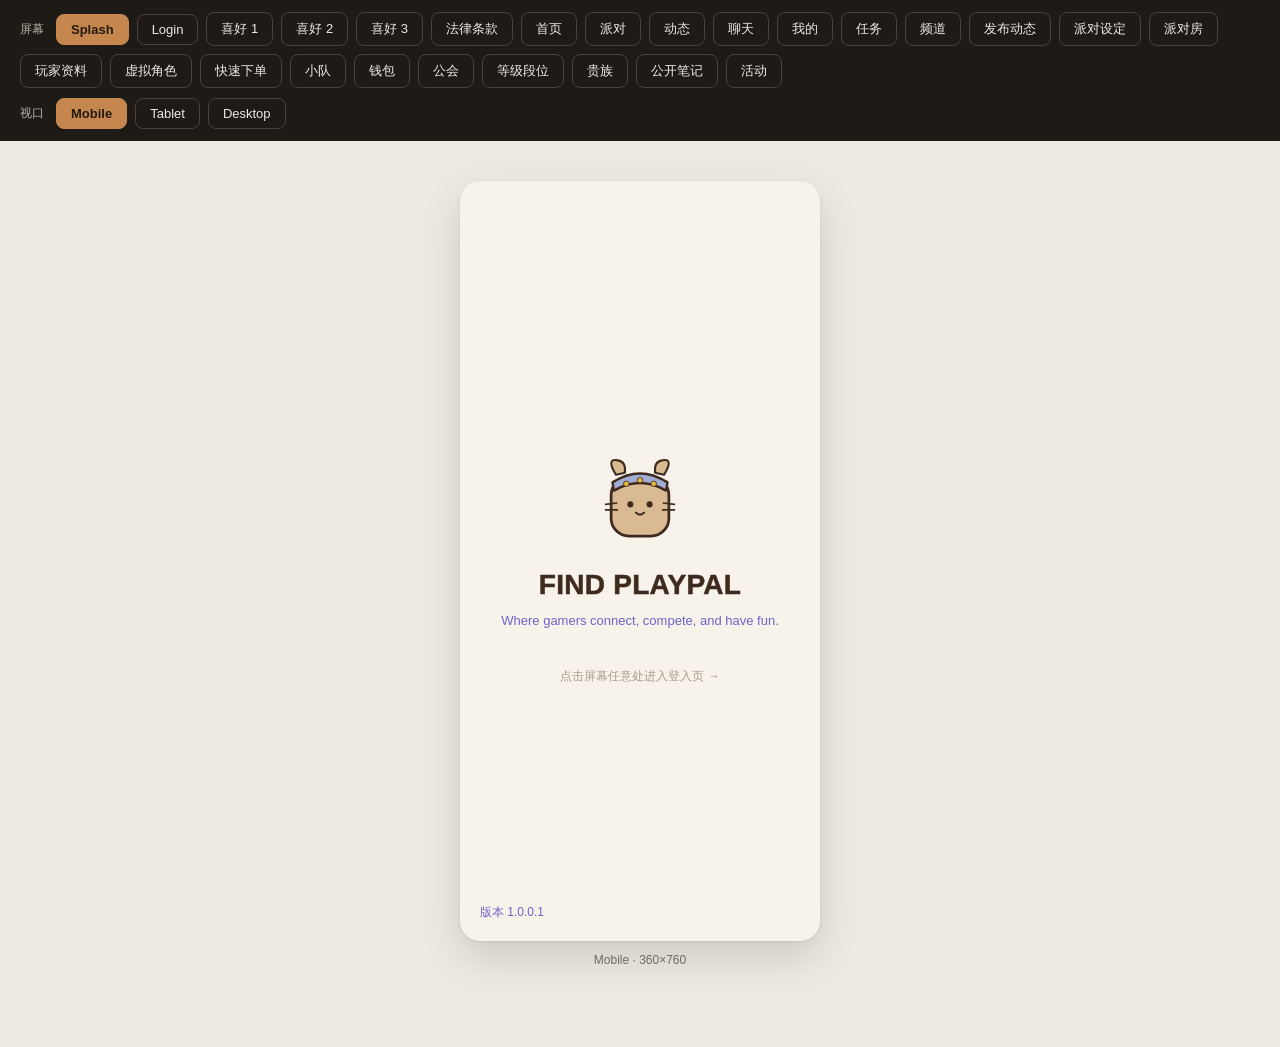
==== commit 6171c0ab: "Add design tokens and design foundation" ====
--- a/prototype/index.html
+++ b/prototype/index.html
@@ -3,6 +3,7 @@
 <head>
 <meta charset="UTF-8" />
 <title>FIND PLAYPAL — 可点击原型（Splash / Login）</title>
+<link rel="stylesheet" href="assets/css/tokens.css">
 <link rel="stylesheet" href="assets/css/shared.css">
 </head>
 <body>
